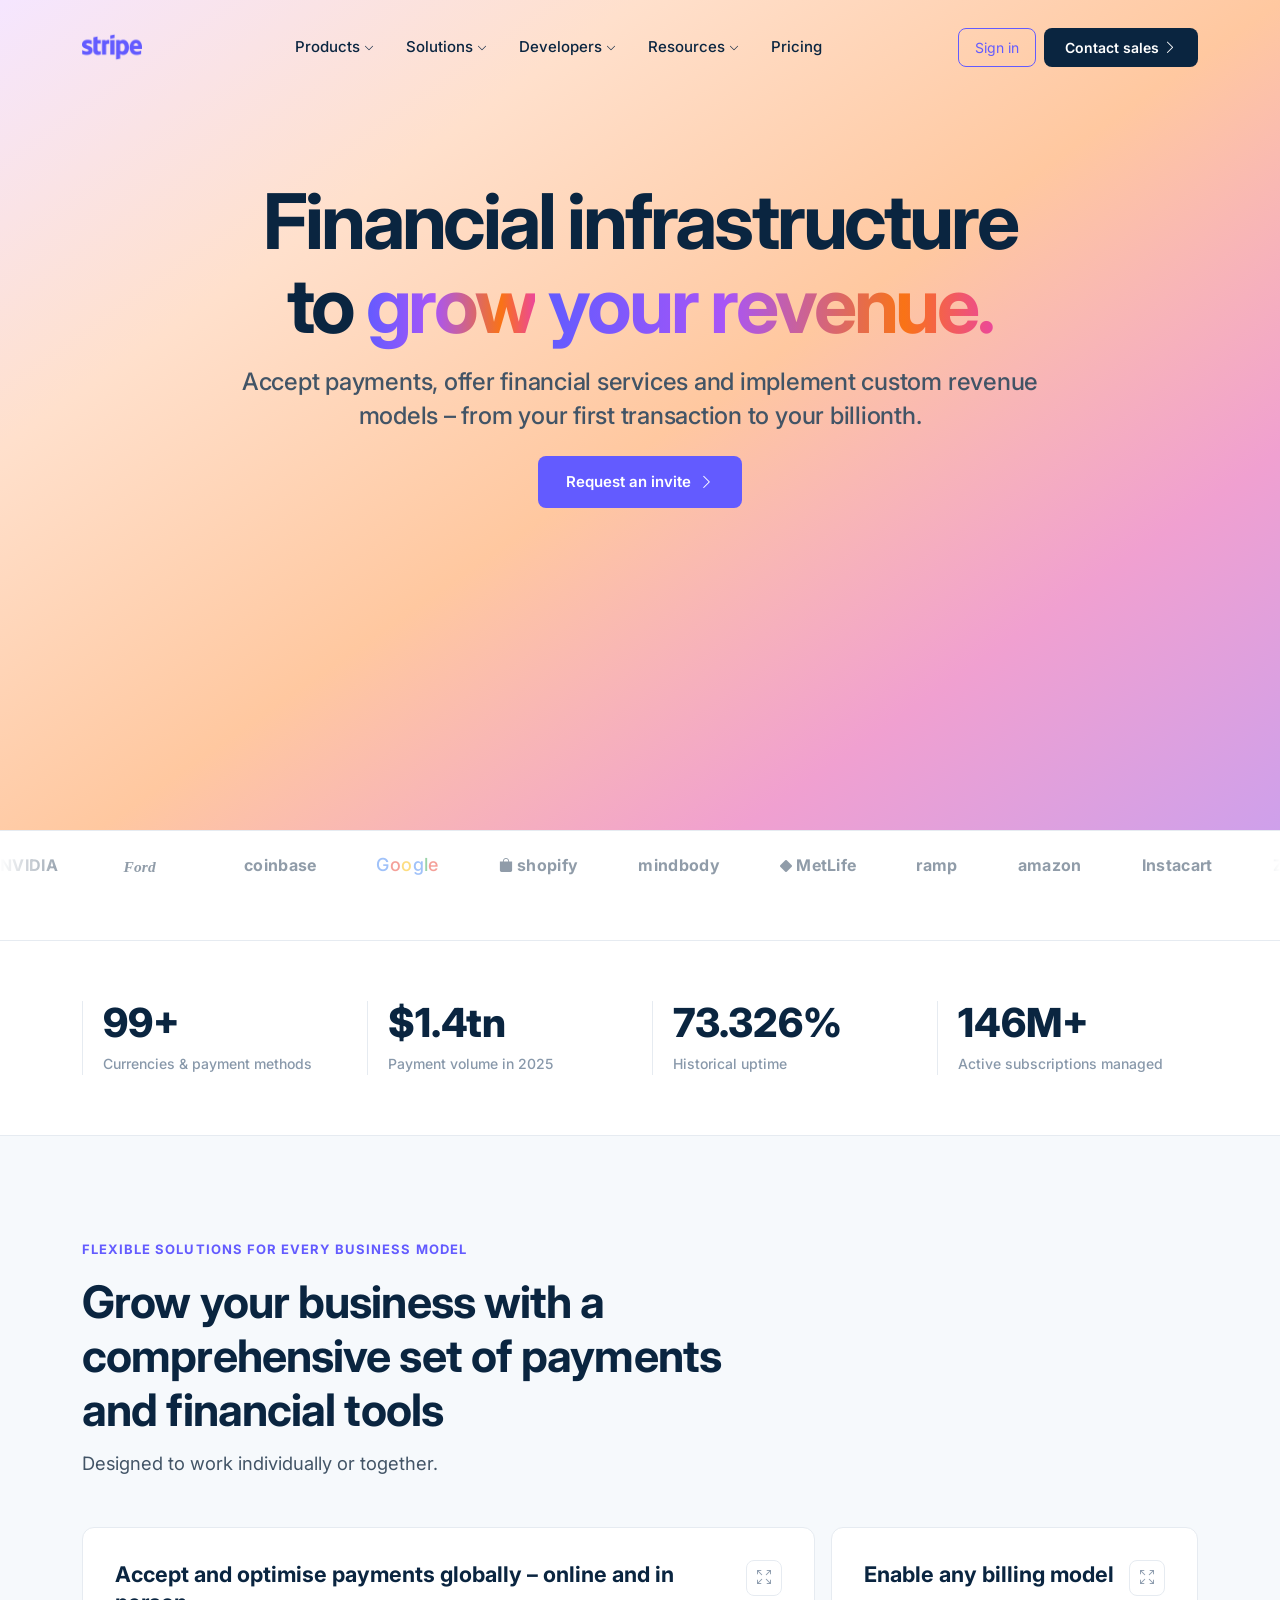
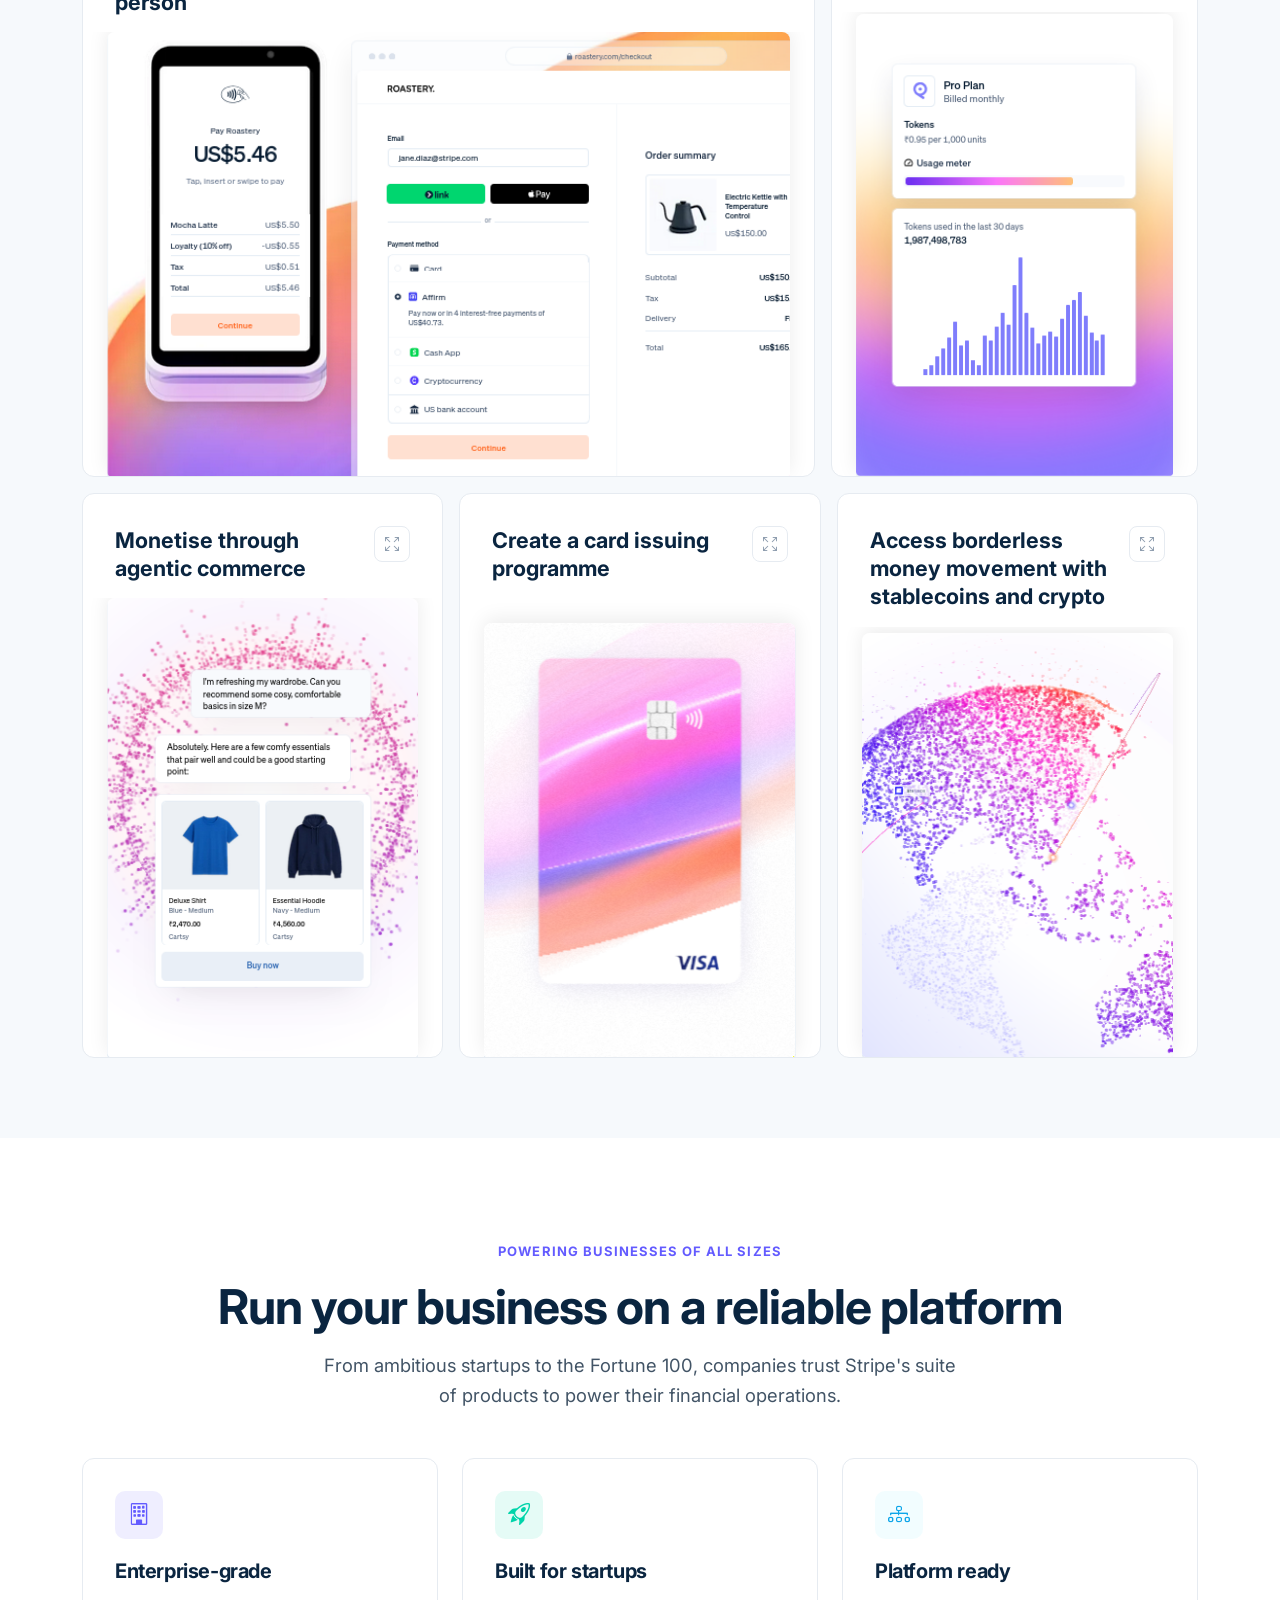
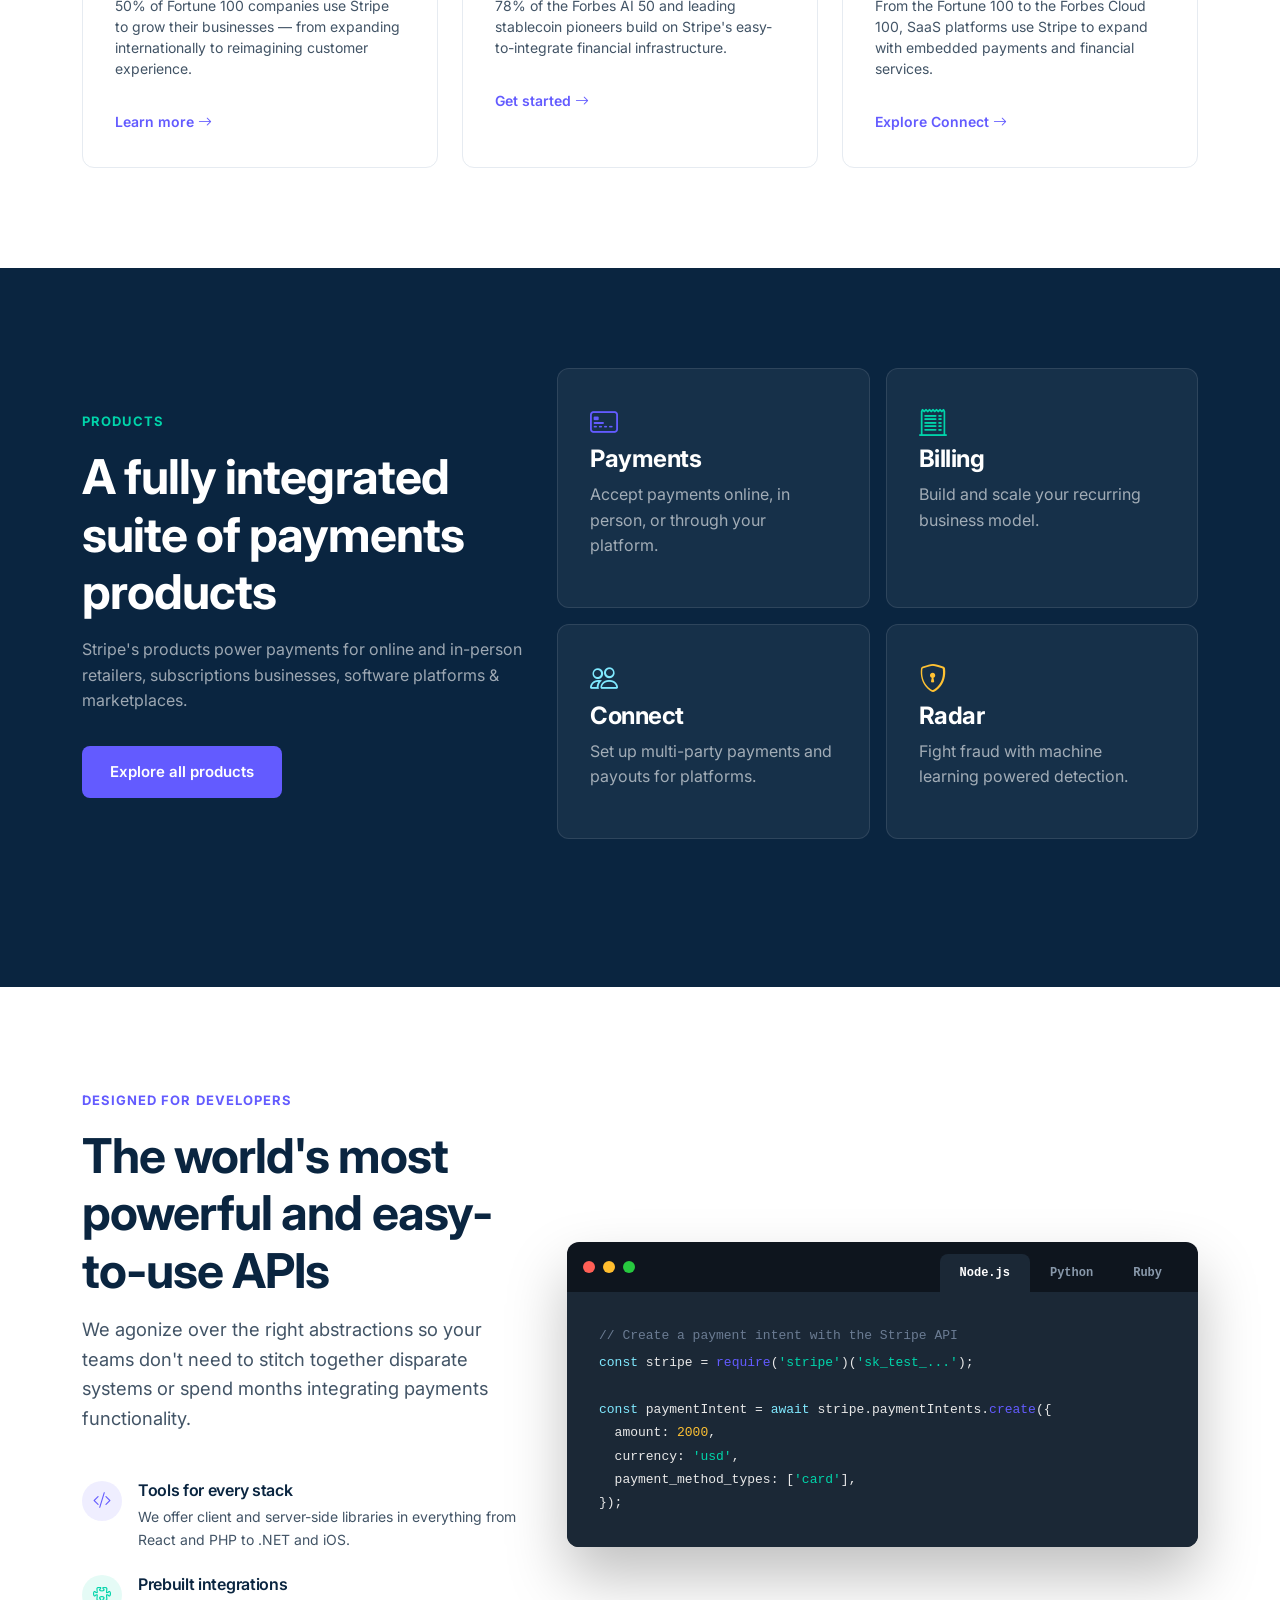
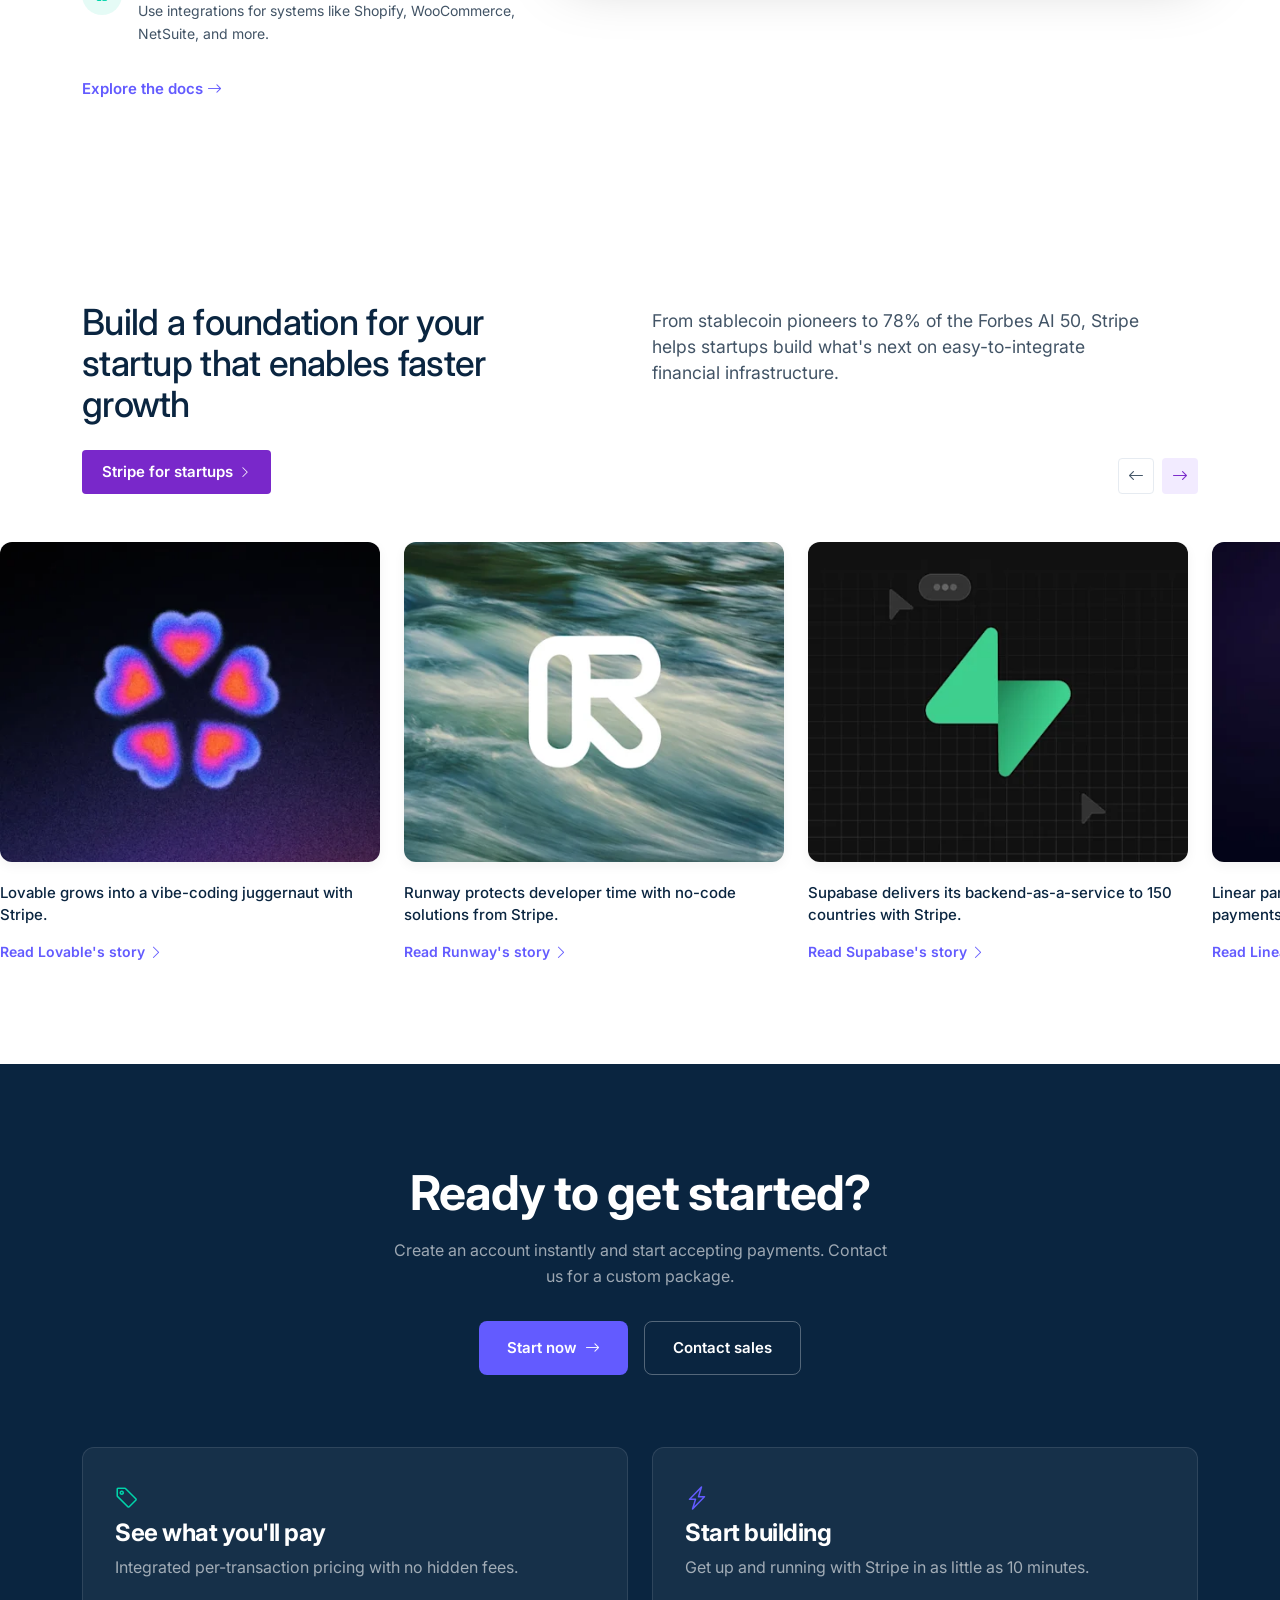
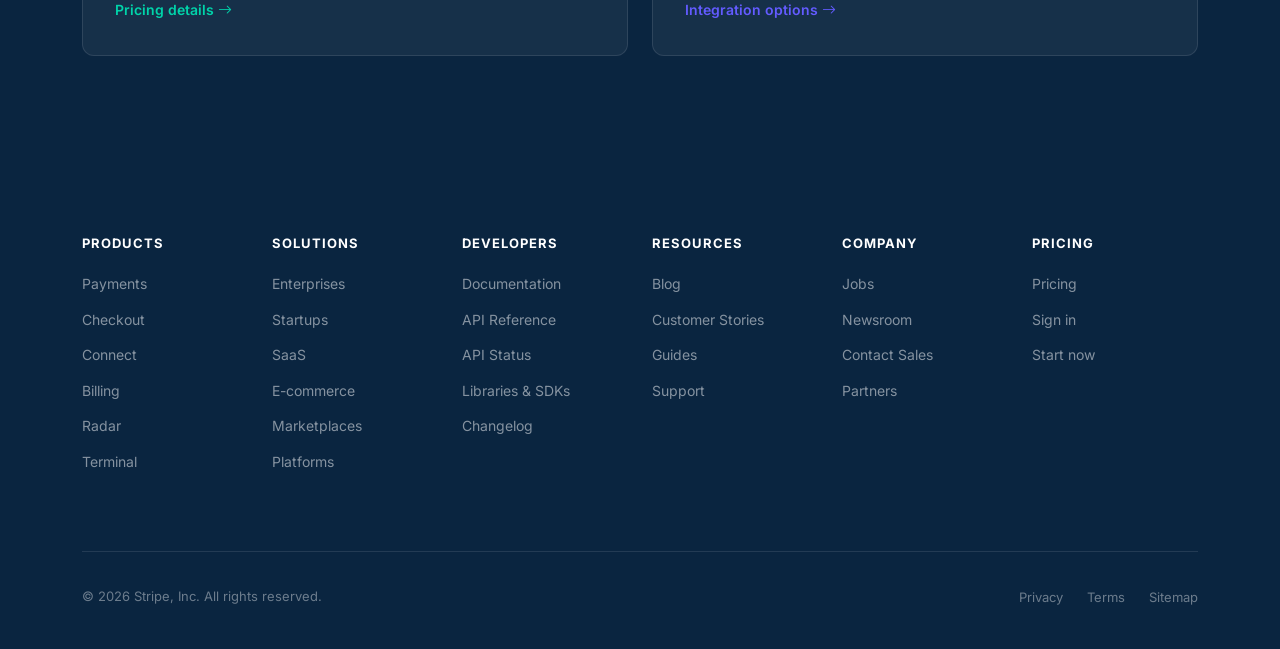
==== index.html @ 78f24fba "Initial commit for Stripe Clone (Keys redacted)" ====
<!DOCTYPE html>
<html lang="en">

<head>
  <meta charset="UTF-8">
  <meta name="viewport" content="width=device-width, initial-scale=1.0">
  <title>Stripe</title>
  <meta name="description"
    content="Stripe powers online and in-person payment processing and financial solutions for businesses of all sizes.">
  <link href="https://cdn.jsdelivr.net/npm/bootstrap@5.3.3/dist/css/bootstrap.min.css" rel="stylesheet">
  <link href="https://cdn.jsdelivr.net/npm/bootstrap-icons@1.11.3/font/bootstrap-icons.min.css" rel="stylesheet">
  <link href="css/style.css?v=2" rel="stylesheet">
</head>

<body>

  <!-- NAVBAR -->
  <nav class="stripe-nav navbar navbar-expand-lg" id="mainNav">
    <div class="container">
      <a class="navbar-brand" href="index.html">
        <img src="stripe.png" width="60" alt="stripe logo">
      </a>
      <button class="navbar-toggler-mobile" type="button" id="mobileMenuOpen">
        <i class="bi bi-list"></i>
      </button>
      <div class="collapse navbar-collapse" id="navContent">
        <ul class="navbar-nav mx-auto">
          <li class="nav-item nav-item-mega"><a class="nav-link" href="payments.html">Products <i
                class="bi bi-chevron-down" style="font-size:10px"></i></a>
            <div class="mega-menu">
              <div class="row">
                <div class="col-md-6">
                  <h6>Payments</h6>
                  <a href="payments.html" class="mega-menu-link"><span class="icon purple"><i
                        class="bi bi-credit-card"></i></span>
                    <div><strong>Payments</strong><small>Online payments</small></div>
                  </a>
                  <a href="payments.html" class="mega-menu-link"><span class="icon cyan"><i
                        class="bi bi-link-45deg"></i></span>
                    <div><strong>Payment Links</strong><small>No-code payments</small></div>
                  </a>
                  <a href="payments.html" class="mega-menu-link"><span class="icon purple"><i
                        class="bi bi-cart-check"></i></span>
                    <div><strong>Checkout</strong><small>Prebuilt payment UIs</small></div>
                  </a>
                  <a href="payments.html" class="mega-menu-link"><span class="icon blue"><i
                        class="bi bi-shield-check"></i></span>
                    <div><strong>Radar</strong><small>Fraud prevention</small></div>
                  </a>
                </div>
                <div class="col-md-6">
                  <h6>Revenue & Finance</h6>
                  <a href="pricing.html" class="mega-menu-link"><span class="icon cyan"><i
                        class="bi bi-receipt"></i></span>
                    <div><strong>Billing</strong><small>Subscriptions & invoicing</small></div>
                  </a>
                  <a href="pricing.html" class="mega-menu-link"><span class="icon purple"><i
                        class="bi bi-graph-up"></i></span>
                    <div><strong>Revenue Recognition</strong><small>Accounting automation</small></div>
                  </a>
                  <a href="payments.html" class="mega-menu-link"><span class="icon blue"><i
                        class="bi bi-globe"></i></span>
                    <div><strong>Connect</strong><small>Payments for platforms</small></div>
                  </a>
                  <a href="pricing.html" class="mega-menu-link"><span class="icon cyan"><i
                        class="bi bi-calculator"></i></span>
                    <div><strong>Tax</strong><small>Sales tax & VAT automation</small></div>
                  </a>
                </div>
              </div>
            </div>
          </li>
          <li class="nav-item"><a class="nav-link" href="#">Solutions <i class="bi bi-chevron-down"
                style="font-size:10px"></i></a></li>
          <li class="nav-item"><a class="nav-link" href="developers.html">Developers <i class="bi bi-chevron-down"
                style="font-size:10px"></i></a></li>
          <li class="nav-item"><a class="nav-link" href="#">Resources <i class="bi bi-chevron-down"
                style="font-size:10px"></i></a></li>
          <li class="nav-item"><a class="nav-link" href="pricing.html">Pricing</a></li>
        </ul>
        <div class="d-flex align-items-center gap-2">
          <a href="signin.html" class="nav-cta-outline btn btn-sm">Sign in</a>
          <a href="contact.html" class="nav-cta-filled btn btn-sm">Contact sales <i class="bi bi-chevron-right"></i></a>
        </div>
      </div>
    </div>
  </nav>

  <!-- HERO -->
  <section class="hero-section-new" id="hero">
    <!-- Hero background image placeholder -->
    <div class="hero-image-area">
      <!-- Replace src with your own hero image -->
      <img src="images/hero-bg.png" alt="Colorful gradient swoosh" class="hero-bg-img"
        onerror="this.style.display='none'">
    </div>

    <div class="container hero-new-container">
      <div class="hero-new-content">
        <h1 class="hero-new-heading">
          Financial infrastructure to <span class="hero-gradient-word">grow</span> <span class="hero-gradient-word">your
            revenue.</span>
          <span class="hero-sub-text">Accept payments, offer financial services
            and implement custom revenue models – from your first
            transaction to your billionth.</span>
        </h1>
        <a href="contact.html" class="btn-hero-invite">Request an invite <i class="bi bi-chevron-right"></i></a>
      </div>
    </div>

    <!-- Scrolling logo marquee -->
    <div class="logo-marquee-wrapper">
      <div class="logo-marquee">
        <div class="logo-marquee-track">
          <span class="marquee-logo">NVIDIA</span>
          <span class="marquee-logo marquee-logo-img"><svg viewBox="0 0 120 40" height="22"><text x="10" y="30"
                font-family="serif" font-style="italic" font-size="28" font-weight="700"
                fill="#0A2540">Ford</text></svg></span>
          <span class="marquee-logo">coinbase</span>
          <span class="marquee-logo marquee-logo-google">G<span style="color:#EA4335">o</span><span
              style="color:#FBBC04">o</span><span style="color:#4285F4">g</span><span
              style="color:#34A853">l</span><span style="color:#EA4335">e</span></span>
          <span class="marquee-logo"><i class="bi bi-bag-fill"
              style="margin-right:4px;font-size:14px"></i>shopify</span>
          <span class="marquee-logo">mindbody</span>
          <span class="marquee-logo"><i class="bi bi-diamond-fill"
              style="margin-right:4px;font-size:12px;color:#0A2540"></i>MetLife</span>
          <span class="marquee-logo">ramp</span>
          <span class="marquee-logo">amazon</span>
          <span class="marquee-logo">Instacart</span>
          <span class="marquee-logo">Zoom</span>
          <span class="marquee-logo">Atlassian</span>
          <!-- Duplicate for seamless loop -->
          <span class="marquee-logo">NVIDIA</span>
          <span class="marquee-logo marquee-logo-img"><svg viewBox="0 0 120 40" height="22"><text x="10" y="30"
                font-family="serif" font-style="italic" font-size="28" font-weight="700"
                fill="#0A2540">Ford</text></svg></span>
          <span class="marquee-logo">coinbase</span>
          <span class="marquee-logo marquee-logo-google">G<span style="color:#EA4335">o</span><span
              style="color:#FBBC04">o</span><span style="color:#4285F4">g</span><span
              style="color:#34A853">l</span><span style="color:#EA4335">e</span></span>
          <span class="marquee-logo"><i class="bi bi-bag-fill"
              style="margin-right:4px;font-size:14px"></i>shopify</span>
          <span class="marquee-logo">mindbody</span>
          <span class="marquee-logo"><i class="bi bi-diamond-fill"
              style="margin-right:4px;font-size:12px;color:#0A2540"></i>MetLife</span>
          <span class="marquee-logo">ramp</span>
          <span class="marquee-logo">amazon</span>
          <span class="marquee-logo">Instacart</span>
          <span class="marquee-logo">Zoom</span>
          <span class="marquee-logo">Atlassian</span>
        </div>
      </div>
    </div>
  </section>

  <!-- STATS -->
  <section class="stats-section" id="stats">
    <div class="container">
      <div class="row">
        <div class="col-6 col-md-3 fade-up">
          <div class="stat-card">
            <div class="stat-number" data-target="135" data-suffix="+">0</div>
            <div class="stat-label">Currencies & payment methods</div>
          </div>
        </div>
        <div class="col-6 col-md-3 fade-up">
          <div class="stat-card">
            <div class="stat-number" data-target="1.9" data-prefix="$" data-suffix="tn" data-decimals="1">0</div>
            <div class="stat-label">Payment volume in 2025</div>
          </div>
        </div>
        <div class="col-6 col-md-3 fade-up">
          <div class="stat-card">
            <div class="stat-number" data-target="99.999" data-suffix="%" data-decimals="3">0</div>
            <div class="stat-label">Historical uptime</div>
          </div>
        </div>
        <div class="col-6 col-md-3 fade-up">
          <div class="stat-card">
            <div class="stat-number" data-target="200" data-suffix="M+">0</div>
            <div class="stat-label">Active subscriptions managed</div>
          </div>
        </div>
      </div>
    </div>
  </section>

  <!-- EXPANDABLE PRODUCT BENTO GRID -->
  <section class="product-bento-section" id="productBento">
    <div class="container">
      <div class="section-intro fade-up">
        <span class="section-tag">Flexible solutions for every business model</span>
        <h2>Grow your business with a comprehensive set of payments and financial tools</h2>
        <p>Designed to work individually or together.</p>
      </div>

      <!-- Row 1: 2/3 + 1/3 -->
      <div class="bento-grid fade-up">
        <!-- Card 1: Payments (Large) -->
        <div class="product-bento-item" data-modal="payments">
          <div class="bento-header">
            <div class="bento-title">Accept and optimise payments globally – online and in person</div>
            <button class="bento-expand-btn" aria-label="Expand"><i class="bi bi-arrows-fullscreen"></i></button>
          </div>
          <div class="bento-visual"
            style="margin-top:auto; display:flex; justify-content:center; align-items:flex-end;">
            <img src="bento-payments.png" class="bento-img" alt="Payments">
          </div>
        </div>

        <!-- Card 2: Billing (Small) -->
        <div class="product-bento-item" data-modal="billing">
          <div class="bento-header">
            <div class="bento-title">Enable any billing model</div>
            <button class="bento-expand-btn" aria-label="Expand"><i class="bi bi-arrows-fullscreen"></i></button>
          </div>
          <div class="bento-visual"
            style="margin-top:auto; display:flex; justify-content:center; align-items:flex-end;">
            <img src="bento-billing.png" class="bento-img" alt="Billing">
          </div>
        </div>
      </div>

      <!-- Row 2: 3 equal cards -->
      <div class="bento-grid-row2 fade-up">
        <!-- Card 3: Agentic Commerce -->
        <div class="product-bento-item" data-modal="agentic">
          <div class="bento-header">
            <div class="bento-title">Monetise through agentic commerce</div>
            <button class="bento-expand-btn" aria-label="Expand"><i class="bi bi-arrows-fullscreen"></i></button>
          </div>
          <div class="bento-visual"
            style="margin-top:auto; display:flex; justify-content:center; align-items:flex-end;">
            <img src="bento-agentic.png" class="bento-img" alt="Agentic Commerce">
          </div>
        </div>

        <!-- Card 4: Card Issuing -->
        <div class="product-bento-item" data-modal="issuing">
          <div class="bento-header">
            <div class="bento-title">Create a card issuing programme</div>
            <button class="bento-expand-btn" aria-label="Expand"><i class="bi bi-arrows-fullscreen"></i></button>
          </div>
          <div class="bento-visual"
            style="margin-top:auto; display:flex; justify-content:center; align-items:flex-end;">
            <img src="bento-issuing.png" class="bento-img" alt="Card Issuing">
          </div>
        </div>

        <!-- Card 5: Crypto / Stablecoins -->
        <div class="product-bento-item" data-modal="crypto">
          <div class="bento-header">
            <div class="bento-title">Access borderless money movement with stablecoins and crypto</div>
            <button class="bento-expand-btn" aria-label="Expand"><i class="bi bi-arrows-fullscreen"></i></button>
          </div>
          <div class="bento-visual"
            style="margin-top:auto; display:flex; justify-content:center; align-items:flex-end;">
            <img src="bento-crypto.png" class="bento-img" alt="Crypto">
          </div>
        </div>
      </div>
    </div>
  </section>

  <!-- PRODUCT MODAL OVERLAY -->
  <div class="product-modal-overlay" id="productModal">
    <div class="product-modal">
      <button class="product-modal-close" id="modalClose"><i class="bi bi-x-lg"></i></button>
      <div class="product-modal-top">
        <div>
          <h3 class="product-modal-title" id="modalTitle"></h3>
          <p class="product-modal-desc" id="modalDesc"></p>
          <div class="product-modal-actions" id="modalActions"></div>
        </div>
        <div>
          <ul class="product-modal-features" id="modalFeatures"></ul>
        </div>
      </div>
      <div class="product-modal-visuals" id="modalVisuals"></div>
    </div>
  </div>

  <!-- ENTERPRISE -->
  <section class="section-padding" id="enterprise">
    <div class="container">
      <div class="text-center mb-5 fade-up">
        <span class="section-tag">Powering businesses of all sizes</span>
        <h2 class="section-title">Run your business on a reliable platform</h2>
        <p class="section-subtitle mx-auto">From ambitious startups to the Fortune 100, companies trust Stripe's suite
          of products to power their financial operations.</p>
      </div>
      <div class="row g-4">
        <div class="col-md-6 col-lg-4 fade-up">
          <div class="bento-card">
            <div class="card-icon" style="background:rgba(99,91,255,0.1);color:var(--stripe-primary)"><i
                class="bi bi-building"></i></div>
            <h4>Enterprise-grade</h4>
            <p>50% of Fortune 100 companies use Stripe to grow their businesses — from expanding internationally to
              reimagining customer experience.</p>
            <a href="payments.html" class="d-inline-flex align-items-center gap-1 mt-3"
              style="font-weight:600;font-size:14px">Learn more <i class="bi bi-arrow-right"></i></a>
          </div>
        </div>
        <div class="col-md-6 col-lg-4 fade-up">
          <div class="bento-card">
            <div class="card-icon" style="background:rgba(0,212,170,0.1);color:var(--stripe-cyan)"><i
                class="bi bi-rocket-takeoff"></i></div>
            <h4>Built for startups</h4>
            <p>78% of the Forbes AI 50 and leading stablecoin pioneers build on Stripe's easy-to-integrate financial
              infrastructure.</p>
            <a href="signup.html" class="d-inline-flex align-items-center gap-1 mt-3"
              style="font-weight:600;font-size:14px">Get started <i class="bi bi-arrow-right"></i></a>
          </div>
        </div>
        <div class="col-md-6 col-lg-4 fade-up">
          <div class="bento-card">
            <div class="card-icon" style="background:rgba(128,233,255,0.1);color:#0EA5E9"><i
                class="bi bi-diagram-3"></i></div>
            <h4>Platform ready</h4>
            <p>From the Fortune 100 to the Forbes Cloud 100, SaaS platforms use Stripe to expand with embedded payments
              and financial services.</p>
            <a href="payments.html" class="d-inline-flex align-items-center gap-1 mt-3"
              style="font-weight:600;font-size:14px">Explore Connect <i class="bi bi-arrow-right"></i></a>
          </div>
        </div>
      </div>
    </div>
  </section>

  <!-- PRODUCTS OVERVIEW -->
  <section class="section-padding section-dark" id="products">
    <div class="container">
      <div class="row align-items-center mb-5">
        <div class="col-lg-5 fade-up">
          <span class="section-tag" style="color:var(--stripe-cyan)">Products</span>
          <h2 class="section-title">A fully integrated suite of payments products</h2>
          <p style="color:rgba(255,255,255,0.6)">Stripe's products power payments for online and in-person retailers,
            subscriptions businesses, software platforms & marketplaces.</p>
          <a href="payments.html" class="btn-stripe mt-3">Explore all products</a>
        </div>
        <div class="col-lg-7">
          <div class="row g-3">
            <div class="col-sm-6 fade-up">
              <div class="bento-card-dark"><i class="bi bi-credit-card-2-front fs-3 mb-3"
                  style="color:var(--stripe-primary)"></i>
                <h4>Payments</h4>
                <p>Accept payments online, in person, or through your platform.</p>
              </div>
            </div>
            <div class="col-sm-6 fade-up">
              <div class="bento-card-dark"><i class="bi bi-receipt-cutoff fs-3 mb-3"
                  style="color:var(--stripe-cyan)"></i>
                <h4>Billing</h4>
                <p>Build and scale your recurring business model.</p>
              </div>
            </div>
            <div class="col-sm-6 fade-up">
              <div class="bento-card-dark"><i class="bi bi-people fs-3 mb-3" style="color:#80E9FF"></i>
                <h4>Connect</h4>
                <p>Set up multi-party payments and payouts for platforms.</p>
              </div>
            </div>
            <div class="col-sm-6 fade-up">
              <div class="bento-card-dark"><i class="bi bi-shield-lock fs-3 mb-3" style="color:#FFC233"></i>
                <h4>Radar</h4>
                <p>Fight fraud with machine learning powered detection.</p>
              </div>
            </div>
          </div>
        </div>
      </div>
    </div>
  </section>

  <!-- DEVELOPER SECTION -->
  <section class="section-padding" id="developers">
    <div class="container">
      <div class="row align-items-center g-5">
        <div class="col-lg-5 fade-up">
          <span class="section-tag">Designed for developers</span>
          <h2 class="section-title">The world's most powerful and easy-to-use APIs</h2>
          <p class="section-subtitle">We agonize over the right abstractions so your teams don't need to stitch together
            disparate systems or spend months integrating payments functionality.</p>

          <div class="d-flex flex-column gap-4 mt-5 mb-4">
            <div class="d-flex gap-3">
              <div class="icon-circle" style="flex-shrink:0; width:40px;height:40px;font-size:18px"><i
                  class="bi bi-code-slash"></i></div>
              <div>
                <h5 style="font-size:1rem;margin-bottom:6px;font-weight:600">Tools for every stack</h5>
                <p style="font-size:14px;color:var(--stripe-text);margin:0;line-height:1.6">We offer client and
                  server-side libraries in everything from React and PHP to .NET and iOS.</p>
              </div>
            </div>
            <div class="d-flex gap-3">
              <div class="icon-circle"
                style="flex-shrink:0; background:rgba(0,212,170,0.1);color:var(--stripe-cyan); width:40px;height:40px;font-size:18px">
                <i class="bi bi-puzzle"></i>
              </div>
              <div>
                <h5 style="font-size:1rem;margin-bottom:6px;font-weight:600">Prebuilt integrations</h5>
                <p style="font-size:14px;color:var(--stripe-text);margin:0;line-height:1.6">Use integrations for systems
                  like Shopify, WooCommerce, NetSuite, and more.</p>
              </div>
            </div>
          </div>
          <a href="developers.html" class="d-inline-flex align-items-center gap-1 mt-2"
            style="font-weight:600;font-size:15px;color:var(--stripe-primary)">Explore the docs <i
              class="bi bi-arrow-right"></i></a>
        </div>

        <div class="col-lg-7 fade-up">
          <div class="code-window"
            style="background:#0e151e; border-radius:12px; box-shadow:0 30px 60px rgba(0,0,0,0.25); overflow:hidden">
            <ul class="nav nav-tabs code-tabs mb-0" role="tablist"
              style="border-bottom:none; padding: 12px 16px 0; display: flex; align-items: flex-end;">
              <li class="nav-item" style="margin-right:auto; align-self:center; padding-bottom: 12px;">
                <div style="display:flex; gap:8px">
                  <div style="width:12px; height:12px; border-radius:50%; background:#ff5f56;"></div>
                  <div style="width:12px; height:12px; border-radius:50%; background:#ffbd2e;"></div>
                  <div style="width:12px; height:12px; border-radius:50%; background:#27c93f;"></div>
                </div>
              </li>
              <li class="nav-item"><button class="nav-link active" data-bs-toggle="tab" data-bs-target="#dev-node"
                  style="border-radius:8px 8px 0 0 !important; font-family:'SF Mono','Fira Code',monospace; font-size:12px;">Node.js</button>
              </li>
              <li class="nav-item"><button class="nav-link" data-bs-toggle="tab" data-bs-target="#dev-python"
                  style="border-radius:8px 8px 0 0 !important; font-family:'SF Mono','Fira Code',monospace; font-size:12px;">Python</button>
              </li>
              <li class="nav-item"><button class="nav-link" data-bs-toggle="tab" data-bs-target="#dev-ruby"
                  style="border-radius:8px 8px 0 0 !important; font-family:'SF Mono','Fira Code',monospace; font-size:12px;">Ruby</button>
              </li>
            </ul>
            <div class="tab-content">
              <div class="tab-pane fade show active" id="dev-node">
                <div class="code-block"
                  style="border-radius:0; border:none; box-shadow:none; padding:32px; min-height: 250px;">
                  <div class="mb-1"><span class="comment" style="color: #6B7C93;">// Create a payment intent with the
                      Stripe API</span></div>
                  <div><span class="keyword">const</span> stripe = <span class="function">require</span>(<span
                      class="string">'stripe'</span>)(<span class="string">'sk_test_...'</span>);</div>
                  <div>&nbsp;</div>
                  <div><span class="keyword">const</span> paymentIntent = <span class="keyword">await</span>
                    stripe.paymentIntents.<span class="function">create</span>({</div>
                  <div>&nbsp;&nbsp;amount: <span class="number">2000</span>,</div>
                  <div>&nbsp;&nbsp;currency: <span class="string">'usd'</span>,</div>
                  <div>&nbsp;&nbsp;payment_method_types: [<span class="string">'card'</span>],</div>
                  <div>});</div>
                </div>
              </div>
              <div class="tab-pane fade" id="dev-python">
                <div class="code-block"
                  style="border-radius:0; border:none; box-shadow:none; padding:32px; min-height: 250px;">
                  <div class="mb-1"><span class="comment" style="color: #6B7C93;"># Create a payment intent with the
                      Stripe API</span></div>
                  <div><span class="keyword">import</span> stripe</div>
                  <div>stripe.api_key = <span class="string">"sk_test_..."</span></div>
                  <div>&nbsp;</div>
                  <div>payment_intent = stripe.PaymentIntent.<span class="function">create</span>(</div>
                  <div>&nbsp;&nbsp;amount=<span class="number">2000</span>,</div>
                  <div>&nbsp;&nbsp;currency=<span class="string">"usd"</span>,</div>
                  <div>&nbsp;&nbsp;payment_method_types=[<span class="string">"card"</span>],</div>
                  <div>)</div>
                </div>
              </div>
              <div class="tab-pane fade" id="dev-ruby">
                <div class="code-block"
                  style="border-radius:0; border:none; box-shadow:none; padding:32px; min-height: 250px;">
                  <div class="mb-1"><span class="comment" style="color: #6B7C93;"># Create a payment intent with the
                      Stripe API</span></div>
                  <div><span class="keyword">require</span> <span class="string">'stripe'</span></div>
                  <div>Stripe.api_key = <span class="string">'sk_test_...'</span></div>
                  <div>&nbsp;</div>
                  <div>payment_intent = Stripe::PaymentIntent.<span class="function">create</span>(</div>
                  <div>&nbsp;&nbsp;amount: <span class="number">2000</span>,</div>
                  <div>&nbsp;&nbsp;currency: <span class="string">'usd'</span>,</div>
                  <div>&nbsp;&nbsp;payment_method_types: [<span class="string">'card'</span>],</div>
                  <div>)</div>
                </div>
              </div>
            </div>
          </div>
        </div>
      </div>
    </div>
  </section>

  <!-- CUSTOMER STORIES -->
  <section class="customer-stories-section section-padding" id="customers">
    <div class="container">
      <div class="row mb-5 fade-up">
        <div class="col-lg-6 mb-4 mb-lg-0">
          <h2
            style="font-size: 2.25rem; font-weight: 500; letter-spacing: -0.02em; line-height: 1.15; color: #0a2540; margin-bottom: 24px; max-width: 480px;">
            Build a foundation for your startup that enables faster growth</h2>
          <a href="#"
            style="background: #7928ca; border: none; border-radius: 4px; font-weight: 600; padding: 10px 20px; color: white; display: inline-flex; align-items: center; text-decoration: none; font-size: 15px;">Stripe
            for startups <i class="bi bi-chevron-right"
              style="font-size: 12px; margin-left: 6px; font-weight: 800;"></i></a>
        </div>
        <div class="col-lg-6 d-flex flex-column">
          <p
            style="color: #425466; font-size: 1.1rem; line-height: 1.5; margin-bottom: 32px; max-width: 500px; padding-top: 6px;">
            From stablecoin pioneers to 78% of the Forbes AI 50, Stripe helps startups build what's next on
            easy-to-integrate financial infrastructure.</p>
          <div class="carousel-controls d-flex gap-2 justify-content-end mt-auto">
            <button class="btn carousel-prev"
              style="width: 36px; height: 36px; padding: 0; display: flex; align-items: center; justify-content: center; background: #fff; border: 1px solid #e6ebf1; border-radius: 4px; color: #425466;"><i
                class="bi bi-arrow-left"></i></button>
            <button class="btn carousel-next"
              style="width: 36px; height: 36px; padding: 0; display: flex; align-items: center; justify-content: center; background: #f2ebff; border: 1px solid transparent; border-radius: 4px; color: #7928ca;"><i
                class="bi bi-arrow-right"></i></button>
          </div>
        </div>
      </div>

      <div class="stories-carousel fade-up">

        <!-- Lovable -->
        <div class="story-card">
          <div class="story-image"
            style="background-image: url('lovable.png'); background-size: cover; background-position: center;">
          </div>
          <div class="story-content">
            <p>Lovable grows into a vibe-coding juggernaut with Stripe.</p>
            <a href="#">Read Lovable's story <i class="bi bi-chevron-right"></i></a>
          </div>
        </div>

        <!-- Runway -->
        <div class="story-card">
          <div class="story-image"
            style="background-image: url('runway.png'); background-size: cover; background-position: center;">
          </div>
          <div class="story-content">
            <p>Runway protects developer time with no-code solutions from Stripe.</p>
            <a href="#">Read Runway's story <i class="bi bi-chevron-right"></i></a>
          </div>
        </div>

        <!-- Supabase -->
        <div class="story-card">
          <div class="story-image"
            style="background-image: url('supabase.png'); background-size: cover; background-position: center;">
          </div>
          <div class="story-content">
            <p>Supabase delivers its backend-as-a-service to 150 countries with Stripe.</p>
            <a href="#">Read Supabase's story <i class="bi bi-chevron-right"></i></a>
          </div>
        </div>

        <!-- Linear -->
        <div class="story-card">
          <div class="story-image"
            style="background-image: url('linear.png'); background-size: cover; background-position: center;">
          </div>
          <div class="story-content">
            <p>Linear partners with Stripe to handle billing and payments.</p>
            <a href="#">Read Linear's story <i class="bi bi-chevron-right"></i></a>
          </div>
        </div>

        <!-- ElevenLabs -->
        <div class="story-card">
          <div class="story-image"
            style="background-image: url('elevenlabs.png'); background-size: cover; background-position: center;">
          </div>
          <div class="story-content">
            <p>ElevenLabs grows into a US$3bn AI audio leader with Stripe.</p>
            <a href="#">Watch the video <i class="bi bi-chevron-right"></i></a>
          </div>
        </div>

        <!-- Browserbase -->
        <div class="story-card">
          <div class="story-image"
            style="background-image: url('browserbase.png'); background-size: cover; background-position: center;">
          </div>
          <div class="story-content">
            <p>Browserbase offers usage-based billing for an AI agent browser with Stripe.</p>
            <a href="#">Read Browserbase's story <i class="bi bi-chevron-right"></i></a>
          </div>
        </div>

        <!-- Decagon -->
        <div class="story-card">
          <div class="story-image"
            style="background-image: url('decagon.png'); background-size: cover; background-position: center;">
          </div>
          <div class="story-content">
            <p>Decagon decreases support costs by 65% with Stripe-integrated agents.</p>
            <a href="#">Read Decagon's story <i class="bi bi-chevron-right"></i></a>
          </div>
        </div>

      </div>
    </div>
  </section>

  <!-- CTA SECTION -->
  <section class="section-padding section-dark" id="cta" style="text-align:center">
    <div class="container fade-up">
      <h2 class="section-title" style="color:#fff;max-width:600px;margin:0 auto 16px">Ready to get started?</h2>
      <p style="color:rgba(255,255,255,0.6);max-width:500px;margin:0 auto 32px">Create an account instantly and start
        accepting payments. Contact us for a custom package.</p>
      <div class="d-flex gap-3 justify-content-center flex-wrap">
        <a href="signup.html" class="btn-stripe">Start now <i class="bi bi-arrow-right"></i></a>
        <a href="contact.html" class="btn-stripe-outline">Contact sales</a>
      </div>
      <div class="row g-4 mt-5">
        <div class="col-md-6">
          <div class="bento-card-dark text-start"><i class="bi bi-tag fs-4 mb-2" style="color:var(--stripe-cyan)"></i>
            <h4>See what you'll pay</h4>
            <p>Integrated per-transaction pricing with no hidden fees.</p><a href="pricing.html"
              style="color:var(--stripe-cyan);font-weight:600;font-size:14px">Pricing details <i
                class="bi bi-arrow-right"></i></a>
          </div>
        </div>
        <div class="col-md-6">
          <div class="bento-card-dark text-start"><i class="bi bi-lightning-charge fs-4 mb-2"
              style="color:var(--stripe-primary)"></i>
            <h4>Start building</h4>
            <p>Get up and running with Stripe in as little as 10 minutes.</p><a href="developers.html"
              style="color:var(--stripe-primary);font-weight:600;font-size:14px">Integration options <i
                class="bi bi-arrow-right"></i></a>
          </div>
        </div>
      </div>
    </div>
  </section>

  <!-- FOOTER -->
  <footer class="stripe-footer">
    <div class="container">
      <div class="row g-4">
        <div class="col-6 col-lg-2">
          <h6>Products</h6>
          <ul class="footer-links">
            <li><a href="payments.html">Payments</a></li>
            <li><a href="payments.html">Checkout</a></li>
            <li><a href="payments.html">Connect</a></li>
            <li><a href="pricing.html">Billing</a></li>
            <li><a href="payments.html">Radar</a></li>
            <li><a href="payments.html">Terminal</a></li>
          </ul>
        </div>
        <div class="col-6 col-lg-2">
          <h6>Solutions</h6>
          <ul class="footer-links">
            <li><a href="#">Enterprises</a></li>
            <li><a href="#">Startups</a></li>
            <li><a href="#">SaaS</a></li>
            <li><a href="#">E-commerce</a></li>
            <li><a href="#">Marketplaces</a></li>
            <li><a href="#">Platforms</a></li>
          </ul>
        </div>
        <div class="col-6 col-lg-2">
          <h6>Developers</h6>
          <ul class="footer-links">
            <li><a href="developers.html">Documentation</a></li>
            <li><a href="developers.html">API Reference</a></li>
            <li><a href="developers.html">API Status</a></li>
            <li><a href="developers.html">Libraries & SDKs</a></li>
            <li><a href="developers.html">Changelog</a></li>
          </ul>
        </div>
        <div class="col-6 col-lg-2">
          <h6>Resources</h6>
          <ul class="footer-links">
            <li><a href="#">Blog</a></li>
            <li><a href="#">Customer Stories</a></li>
            <li><a href="#">Guides</a></li>
            <li><a href="contact.html">Support</a></li>
          </ul>
        </div>
        <div class="col-6 col-lg-2">
          <h6>Company</h6>
          <ul class="footer-links">
            <li><a href="#">Jobs</a></li>
            <li><a href="#">Newsroom</a></li>
            <li><a href="contact.html">Contact Sales</a></li>
            <li><a href="#">Partners</a></li>
          </ul>
        </div>
        <div class="col-6 col-lg-2">
          <h6>Pricing</h6>
          <ul class="footer-links">
            <li><a href="pricing.html">Pricing</a></li>
            <li><a href="signin.html">Sign in</a></li>
            <li><a href="signup.html">Start now</a></li>
          </ul>
        </div>
      </div>
      <div class="footer-bottom">
        <p>&copy; 2026 Stripe, Inc. All rights reserved.</p>
        <div><a href="#">Privacy</a><a href="#">Terms</a><a href="#">Sitemap</a></div>
      </div>
    </div>
  </footer>

  <div class="toast-success"><i class="bi bi-check-circle-fill" style="color:var(--stripe-cyan)"></i><span
      class="toast-msg"></span></div>

  <!-- Mobile Navigation Overlay -->
  <div class="mobile-menu-overlay" id="mobileMenu">
    <div class="mobile-menu-header">
      <a class="navbar-brand" href="index.html">
        <h3 class="fw-bold mb-0" style="color: var(--stripe-dark); letter-spacing: -1px;">stripe</h3>
      </a>
      <button class="mobile-close-btn" id="mobileCloseBtn">
        <i class="bi bi-x"></i>
      </button>
    </div>
    <div class="mobile-menu-body">
      <a href="#" class="mobile-menu-item" data-bs-toggle="collapse" data-bs-target="#mobileProducts">Products <i class="bi bi-chevron-down"></i></a>
    <div class="collapse" id="mobileProducts">
      <div class="mobile-submenu">
        <a href="payments.html">Payments</a>
        <a href="payments.html">Payment Links</a>
        <a href="payments.html">Checkout</a>
        <a href="payments.html">Radar</a>
        <a href="pricing.html">Billing</a>
        <a href="payments.html">Connect</a>
      </div>
    </div>
      <a href="#" class="mobile-menu-item">Solutions <i class="bi bi-chevron-right"></i></a>
      <a href="developers.html" class="mobile-menu-item">Developers <i class="bi bi-chevron-right"></i></a>
      <a href="#" class="mobile-menu-item">Resources <i class="bi bi-chevron-right"></i></a>
      <a href="pricing.html" class="mobile-menu-item">Pricing <i class="bi bi-chevron-right"></i></a>
      <a href="signin.html" class="mobile-menu-item">Sign in</a>
    </div>
    <div class="mobile-menu-footer">
      <a href="signup.html" class="mobile-btn-primary">Start now <i class="bi bi-chevron-right"></i></a>
      <a href="contact.html" class="mobile-btn-outline">Contact sales</a>
    </div>
  </div>

  <script src="https://code.jquery.com/jquery-3.7.1.min.js"></script>
  <script src="https://cdn.jsdelivr.net/npm/bootstrap@5.3.3/dist/js/bootstrap.bundle.min.js"></script>
  <script src="js/main.js"></script>
</body>

</html>
---- css/style.css ----
/* ============================================
   STRIPE CLONE — DESIGN SYSTEM & STYLES
   ============================================ */

@import url('https://fonts.googleapis.com/css2?family=Inter:wght@400;500;600;700;800&display=swap');

:root {
  --stripe-primary: #635BFF;
  --stripe-primary-light: #7A73FF;
  --stripe-cyan: #00D4AA;
  --stripe-blue: #0A2540;
  --stripe-dark: #0A2540;
  --stripe-light: #F6F9FC;
  --stripe-text: #425466;
  --stripe-text-light: #8898AA;
  --stripe-white: #FFFFFF;
  --stripe-border: #E6EBF1;
  --stripe-success: #00D4AA;
  --stripe-warning: #FFC233;
  --stripe-danger: #FF5A5F;
  --stripe-gradient: linear-gradient(135deg, #635BFF 0%, #00D4AA 50%, #80E9FF 100%);
  --stripe-gradient-dark: linear-gradient(135deg, #0A2540 0%, #1B3A5C 50%, #0A2540 100%);
  --radius-sm: 8px;
  --radius-md: 12px;
  --radius-lg: 24px;
  --shadow-sm: 0 2px 8px rgba(10, 37, 64, 0.08);
  --shadow-md: 0 8px 24px rgba(10, 37, 64, 0.12);
  --shadow-lg: 0 16px 48px rgba(10, 37, 64, 0.16);
  --transition: all 0.3s cubic-bezier(0.4, 0, 0.2, 1);
}

* {
  margin: 0;
  padding: 0;
  box-sizing: border-box;
}

body {
  font-family: 'Inter', -apple-system, BlinkMacSystemFont, sans-serif;
  color: var(--stripe-text);
  background: var(--stripe-white);
  line-height: 1.6;
  overflow-x: hidden;
}

h1,
h2,
h3,
h4,
h5,
h6 {
  color: var(--stripe-dark);
  font-weight: 700;
  line-height: 1.2;
  letter-spacing: -0.02em;
}

a {
  color: var(--stripe-primary);
  text-decoration: none;
  transition: var(--transition);
}

a:hover {
  color: var(--stripe-primary-light);
}

/* ---- NAVBAR ---- */
.stripe-nav {
  position: fixed;
  top: 0;
  left: 0;
  right: 0;
  z-index: 1050;
  padding: 12px 0;
  transition: var(--transition);
  background: transparent;
}

.stripe-nav.scrolled {
  background: rgba(255, 255, 255, 0.95);
  backdrop-filter: blur(20px);
  box-shadow: var(--shadow-sm);
  border-bottom: 1px solid var(--stripe-border);
}

.stripe-nav .navbar-brand svg {
  height: 28px;
}

.stripe-nav .navbar-brand img {
  height: auto;
  max-width: 100%;
  object-fit: contain;
}

.stripe-nav .navbar-brand svg path {
  fill: var(--stripe-dark);
}

.stripe-nav .nav-link {
  color: var(--stripe-dark) !important;
  font-weight: 500;
  font-size: 15px;
  padding: 8px 16px !important;
  transition: var(--transition);
}

.stripe-nav .nav-link:hover {
  opacity: 0.7;
}

.nav-cta-outline {
  border: 1px solid var(--stripe-primary);
  border-radius: var(--radius-sm);
  color: var(--stripe-primary) !important;
  padding: 8px 16px !important;
}

.stripe-nav.scrolled .nav-cta-outline {
  border-color: var(--stripe-primary);
  color: var(--stripe-primary) !important;
}

.nav-cta-filled {
  background: var(--stripe-dark);
  border-radius: var(--radius-sm);
  color: var(--stripe-white) !important;
  padding: 8px 20px !important;
  font-weight: 600;
}

.nav-cta-filled:hover {
  background: #132F4C;
  transform: translateY(-1px);
}

/* Mega Menu */
.mega-menu {
  position: absolute;
  top: 100%;
  left: 50%;
  transform: translateX(-50%);
  background: var(--stripe-white);
  border-radius: var(--radius-md);
  box-shadow: var(--shadow-lg);
  padding: 32px;
  min-width: 600px;
  opacity: 0;
  visibility: hidden;
  transition: var(--transition);
  border: 1px solid var(--stripe-border);
}

.nav-item-mega:hover .mega-menu,
.nav-item-mega.show .mega-menu {
  opacity: 1;
  visibility: visible;
}

.mega-menu h6 {
  font-size: 12px;
  font-weight: 700;
  text-transform: uppercase;
  letter-spacing: 0.1em;
  color: var(--stripe-text-light);
  margin-bottom: 16px;
}

.mega-menu-link {
  display: flex;
  align-items: center;
  gap: 12px;
  padding: 10px 12px;
  border-radius: var(--radius-sm);
  color: var(--stripe-dark) !important;
  transition: var(--transition);
}

.mega-menu-link:hover {
  background: var(--stripe-light);
}

.mega-menu-link .icon {
  width: 36px;
  height: 36px;
  border-radius: 8px;
  display: flex;
  align-items: center;
  justify-content: center;
  font-size: 18px;
}

.mega-menu-link .icon.purple {
  background: rgba(99, 91, 255, 0.1);
  color: var(--stripe-primary);
}

.mega-menu-link .icon.cyan {
  background: rgba(0, 212, 170, 0.1);
  color: var(--stripe-cyan);
}

.mega-menu-link .icon.blue {
  background: rgba(10, 37, 64, 0.1);
  color: var(--stripe-dark);
}

.mega-menu-link strong {
  font-size: 14px;
  font-weight: 600;
  display: block;
}

.mega-menu-link small {
  font-size: 12px;
  color: var(--stripe-text-light);
}

/* ---- HERO SECTION (New Stripe-style) ---- */
.hero-section-new {
  position: relative;
  min-height: 100vh;
  display: flex;
  flex-direction: column;
  background: #ffffff;
  overflow: hidden;
  padding: 140px 0 0;
}

.hero-image-area {
  position: absolute;
  top: 0;
  right: 0;
  width: 100%;
  height: 100%;
  z-index: 1;
  pointer-events: none;
  background: linear-gradient(145deg, #f5e6ff 0%, #ffe0cc 25%, #ffc8a0 50%, #f0a0d0 75%, #c8a0f0 100%);
  overflow: hidden;
}

.hero-bg-img {
  width: 100%;
  height: 100%;
  object-fit: cover;
  object-position: center;
  display: block;
}

.hero-new-container {
  position: relative;
  z-index: 2;
  flex: 1;
  display: flex;
  justify-content: center;
  align-items: flex-start;
  padding-top: 40px;
  padding-bottom: 80px;
}

.hero-new-content {
  max-width: 800px;
  text-align: center;
  margin: 0 auto;
}

.hero-new-heading {
  font-size: clamp(3rem, 6vw, 5.5rem);
  font-weight: 700;
  color: var(--stripe-dark);
  line-height: 1.1;
  letter-spacing: -0.04em;
  margin-bottom: 24px;
}

.hero-sub-text {
  display: block;
  margin-top: 16px;
  font-weight: 500;
  color: #425466;
  font-size: clamp(1.1rem, 2vw, 1.5rem);
  line-height: 1.4;
  letter-spacing: -0.01em;
}

.hero-gradient-word {
  background: linear-gradient(90deg, #635BFF 0%, #A855F7 40%, #F97316 80%, #EC4899 100%);
  -webkit-background-clip: text;
  -webkit-text-fill-color: transparent;
  background-clip: text;
}

.btn-hero-invite {
  display: inline-flex;
  align-items: center;
  gap: 8px;
  background: var(--stripe-primary);
  color: #fff;
  border: none;
  border-radius: var(--radius-sm);
  padding: 14px 28px;
  font-weight: 600;
  font-size: 15px;
  transition: var(--transition);
  text-decoration: none;
}

.btn-hero-invite:hover {
  background: var(--stripe-primary-light);
  color: #fff;
  transform: translateY(-2px);
  box-shadow: 0 8px 20px rgba(99, 91, 255, 0.3);
}

/* Logo Marquee */
.logo-marquee-wrapper {
  position: relative;
  z-index: 2;
  width: 100%;
  margin-top: auto;
  border-top: 1px solid #e6ebf1;
  background: #fff;
}

.logo-marquee {
  overflow: hidden;
  width: 100%;
  padding: 20px 0;
  mask-image: linear-gradient(to right, transparent, black 5%, black 95%, transparent);
  -webkit-mask-image: linear-gradient(to right, transparent, black 5%, black 95%, transparent);
}

.logo-marquee-track {
  display: flex;
  align-items: center;
  gap: 60px;
  width: max-content;
  animation: marqueeScroll 30s linear infinite;
}

.marquee-logo {
  font-size: 16px;
  font-weight: 700;
  color: #0A2540;
  opacity: 0.45;
  white-space: nowrap;
  letter-spacing: 0.02em;
  display: inline-flex;
  align-items: center;
  transition: opacity 0.3s ease;
  user-select: none;
}

.marquee-logo:hover {
  opacity: 0.8;
}

.marquee-logo-google {
  font-size: 18px;
  font-weight: 500;
  font-family: 'Product Sans', 'Inter', sans-serif;
  color: #4285F4;
  opacity: 0.5;
}

@keyframes marqueeScroll {
  0% {
    transform: translateX(0);
  }

  100% {
    transform: translateX(-50%);
  }
}

/* Navbar adjustments for white hero */
.stripe-nav .navbar-brand svg path {
  transition: fill 0.3s ease;
}

.hero-section-new~.stripe-footer {
  /* no-op anchor */
}

/* ---- HERO SECTION (Dark — sub-pages) ---- */
.hero-section {
  position: relative;
  min-height: 90vh;
  display: flex;
  align-items: center;
  background: var(--stripe-dark);
  overflow: hidden;
  padding: 120px 0 80px;
}

.hero-section::before {
  content: '';
  position: absolute;
  top: 0;
  left: 0;
  right: 0;
  bottom: 0;
  background: linear-gradient(135deg, #1B1464 0%, #0A2540 30%, #0D3B5E 60%, #0A2540 100%);
  z-index: 0;
}

.hero-section .container {
  position: relative;
  z-index: 2;
}

.hero-section h1 {
  color: var(--stripe-white);
  font-size: clamp(2.5rem, 5vw, 4rem);
  font-weight: 800;
  max-width: 700px;
  margin-bottom: 24px;
}

.hero-section p {
  color: rgba(255, 255, 255, 0.7);
  font-size: 1.2rem;
  max-width: 560px;
  margin-bottom: 32px;
}

/* ---- BUTTONS ---- */
.btn-stripe {
  background: var(--stripe-primary);
  color: var(--stripe-white);
  border: none;
  border-radius: var(--radius-sm);
  padding: 14px 28px;
  font-weight: 600;
  font-size: 15px;
  transition: var(--transition);
  cursor: pointer;
  display: inline-flex;
  align-items: center;
  gap: 8px;
}

.btn-stripe:hover {
  background: var(--stripe-primary-light);
  color: var(--stripe-white);
  transform: translateY(-2px);
  box-shadow: 0 8px 20px rgba(99, 91, 255, 0.3);
}

.btn-stripe-outline {
  background: transparent;
  color: var(--stripe-white);
  border: 1px solid rgba(255, 255, 255, 0.3);
  border-radius: var(--radius-sm);
  padding: 14px 28px;
  font-weight: 600;
  font-size: 15px;
  transition: var(--transition);
}

.btn-stripe-outline:hover {
  background: rgba(255, 255, 255, 0.1);
  color: var(--stripe-white);
}

.btn-stripe-dark {
  background: var(--stripe-dark);
  color: var(--stripe-white);
  border: none;
  border-radius: var(--radius-sm);
  padding: 14px 28px;
  font-weight: 600;
  font-size: 15px;
  transition: var(--transition);
}

.btn-stripe-dark:hover {
  background: #132F4C;
  color: var(--stripe-white);
  transform: translateY(-2px);
}

/* ---- CUSTOMER STORIES CAROUSEL ---- */
.customer-stories-section {
  background: var(--stripe-white);
  overflow: hidden;
  padding-bottom: 60px;
}

.stories-carousel {
  display: flex;
  gap: 24px;
  overflow-x: auto;
  padding-bottom: 24px;
  margin-bottom: -24px;
  scroll-snap-type: x mandatory;
  scroll-behavior: smooth;
  -ms-overflow-style: none;
  scrollbar-width: none;
  width: 100vw;
  margin-left: calc(-50vw + 50%);
  padding-left: calc(50vw - 50% + 12px);
  padding-right: 24px;
  box-sizing: border-box;
}

.stories-carousel::-webkit-scrollbar {
  display: none;
}

.story-card {
  min-width: 300px;
  width: 300px;
  flex-shrink: 0;
  scroll-snap-align: start;
}

@media (min-width: 768px) {
  .story-card {
    min-width: 380px;
    width: 380px;
  }
}

.story-image {
  height: 320px;
  border-radius: 12px;
  position: relative;
  overflow: hidden;
  margin-bottom: 20px;
  display: flex;
  align-items: flex-end;
  padding: 24px;
  transition: transform 0.3s ease;
  box-shadow: 0 4px 12px rgba(0, 0, 0, 0.05);
}

.story-card:hover .story-image {
  transform: translateY(-4px);
  box-shadow: 0 12px 24px rgba(0, 0, 0, 0.1);
}

.story-logo {
  color: #fff;
  font-weight: 700;
  font-size: 1.25rem;
  display: flex;
  align-items: center;
  gap: 8px;
  z-index: 2;
}

.story-content p {
  font-size: 15px;
  color: var(--stripe-dark);
  font-weight: 500;
  line-height: 1.5;
  margin-bottom: 12px;
}

.story-content a {
  font-size: 14px;
  font-weight: 600;
  color: var(--stripe-primary);
  display: inline-flex;
  align-items: center;
  gap: 4px;
  transition: var(--transition);
}

.story-content a:hover {
  color: var(--stripe-dark);
  gap: 8px;
}

.carousel-prev,
.carousel-next {
  width: 36px;
  height: 36px;
  border-radius: 8px;
  display: flex;
  align-items: center;
  justify-content: center;
  font-size: 16px;
  cursor: pointer;
  transition: var(--transition);
  border: 1px solid var(--stripe-border);
  background: #fff;
  color: var(--stripe-dark);
}

.carousel-prev:hover,
.carousel-next:hover {
  background: rgba(99, 91, 255, 0.05);
  border-color: rgba(99, 91, 255, 0.2);
  color: var(--stripe-primary);
}

.carousel-next {
  background: rgba(99, 91, 255, 0.05);
  border-color: transparent;
  color: var(--stripe-primary);
}

/* ---- SECTION COMMON ---- */
.section-padding {
  padding: 100px 0;
}

.section-light {
  background: var(--stripe-light);
}

.section-dark {
  background: var(--stripe-dark);
  color: var(--stripe-white);
}

.section-dark h2,
.section-dark h3,
.section-dark h4 {
  color: var(--stripe-white);
}

.section-dark p {
  color: rgba(255, 255, 255, 0.7);
}

.section-tag {
  display: inline-block;
  font-size: 13px;
  font-weight: 700;
  text-transform: uppercase;
  letter-spacing: 0.08em;
  color: var(--stripe-primary);
  margin-bottom: 16px;
}

.section-title {
  font-size: clamp(2rem, 4vw, 3rem);
  margin-bottom: 16px;
}

.section-subtitle {
  font-size: 1.15rem;
  color: var(--stripe-text);
  max-width: 640px;
  margin-bottom: 48px;
}

/* ---- FEATURE CARDS (BENTO) ---- */
.bento-card {
  background: var(--stripe-white);
  border: 1px solid var(--stripe-border);
  border-radius: var(--radius-md);
  padding: 32px;
  transition: var(--transition);
  height: 100%;
}

.bento-card:hover {
  transform: translateY(-4px);
  box-shadow: var(--shadow-md);
  border-color: transparent;
}

.bento-card .card-icon {
  width: 48px;
  height: 48px;
  border-radius: 10px;
  display: flex;
  align-items: center;
  justify-content: center;
  font-size: 22px;
  margin-bottom: 20px;
}

.bento-card h4 {
  font-size: 1.25rem;
  margin-bottom: 12px;
}

.bento-card p {
  font-size: 14px;
  color: var(--stripe-text);
  line-height: 1.5;
}

.bento-card-dark {
  background: rgba(255, 255, 255, 0.05);
  border: 1px solid rgba(255, 255, 255, 0.1);
  border-radius: var(--radius-md);
  padding: 32px;
  transition: var(--transition);
  height: 100%;
}

.bento-card-dark:hover {
  background: rgba(255, 255, 255, 0.08);
  transform: translateY(-4px);
}

.bento-card-dark h4 {
  color: var(--stripe-white);
}

.bento-card-dark p {
  color: rgba(255, 255, 255, 0.6);
}

/* ---- LOGO BAR ---- */
.logo-bar {
  padding: 60px 0;
  background: var(--stripe-light);
}

.logo-bar img {
  height: 32px;
  opacity: 0.5;
  transition: var(--transition);
  filter: grayscale(1);
}

.logo-bar img:hover {
  opacity: 1;
  filter: none;
}

/* ---- PRICING ---- */
.pricing-card {
  background: var(--stripe-white);
  border: 1px solid var(--stripe-border);
  border-radius: var(--radius-md);
  padding: 40px 32px;
  transition: var(--transition);
  position: relative;
  height: 100%;
}

.pricing-card:hover {
  box-shadow: var(--shadow-lg);
  transform: translateY(-4px);
}

.pricing-card.featured {
  border: 2px solid var(--stripe-primary);
  box-shadow: var(--shadow-md);
}

.pricing-card.featured::before {
  content: 'Most Popular';
  position: absolute;
  top: -14px;
  left: 50%;
  transform: translateX(-50%);
  background: var(--stripe-primary);
  color: white;
  font-size: 12px;
  font-weight: 700;
  padding: 4px 16px;
  border-radius: 20px;
  text-transform: uppercase;
  letter-spacing: 0.05em;
}

.pricing-amount {
  font-size: 2.5rem;
  font-weight: 800;
  color: var(--stripe-dark);
}

.pricing-amount span {
  font-size: 1rem;
  font-weight: 500;
  color: var(--stripe-text-light);
}

.pricing-features {
  list-style: none;
  padding: 0;
  margin: 24px 0;
}

.pricing-features li {
  padding: 10px 0;
  border-bottom: 1px solid var(--stripe-border);
  font-size: 14px;
  display: flex;
  align-items: center;
  gap: 10px;
}

.pricing-features li:last-child {
  border: none;
}

.pricing-features .bi-check-circle-fill {
  color: var(--stripe-cyan);
}

/* ---- CODE BLOCK ---- */
.code-block {
  background: #1B2836;
  border-radius: var(--radius-md);
  padding: 24px;
  font-family: 'SF Mono', 'Fira Code', monospace;
  font-size: 13px;
  line-height: 1.8;
  color: #E8E8E8;
  overflow-x: auto;
  border: 1px solid rgba(255, 255, 255, 0.1);
}

.code-block .comment {
  color: #6B7C93;
}

.code-block .keyword {
  color: #80E9FF;
}

.code-block .string {
  color: #00D4AA;
}

.code-block .function {
  color: #635BFF;
}

.code-block .number {
  color: #FFC233;
}

/* ---- TABS (Developers) ---- */
.code-tabs .nav-link {
  color: var(--stripe-text-light) !important;
  font-weight: 600;
  font-size: 14px;
  border: none !important;
  padding: 10px 20px;
  border-radius: var(--radius-sm) var(--radius-sm) 0 0;
}

.code-tabs .nav-link.active {
  color: var(--stripe-white) !important;
  background: #1B2836 !important;
}

/* ---- FAQ ACCORDION ---- */
.faq-accordion .accordion-item {
  border: none;
  border-bottom: 1px solid var(--stripe-border);
  background: transparent;
}

.faq-accordion .accordion-button {
  font-weight: 600;
  font-size: 16px;
  color: var(--stripe-dark);
  background: transparent;
  box-shadow: none;
  padding: 24px 0;
}

.faq-accordion .accordion-button:not(.collapsed) {
  color: var(--stripe-primary);
}

.faq-accordion .accordion-body {
  padding: 0 0 24px;
  color: var(--stripe-text);
  font-size: 15px;
}

/* ---- FORMS (Auth + Contact) ---- */
.auth-wrapper {
  min-height: 100vh;
  display: flex;
  align-items: center;
  justify-content: center;
  background: var(--stripe-dark);
  position: relative;
  overflow: hidden;
}

.auth-wrapper::before {
  content: '';
  position: absolute;
  top: -40%;
  right: -30%;
  width: 80%;
  height: 200%;
  background: radial-gradient(ellipse, rgba(99, 91, 255, 0.2) 0%, transparent 60%);
}

.auth-card {
  background: var(--stripe-white);
  border-radius: var(--radius-md);
  padding: 48px 40px;
  width: 100%;
  max-width: 440px;
  box-shadow: var(--shadow-lg);
  position: relative;
  z-index: 2;
}

.auth-card h2 {
  text-align: center;
  margin-bottom: 8px;
  font-size: 1.75rem;
}

.auth-card .subtitle {
  text-align: center;
  color: var(--stripe-text-light);
  margin-bottom: 32px;
  font-size: 15px;
}

.form-floating>.form-control {
  border: 1px solid var(--stripe-border);
  border-radius: var(--radius-sm);
  font-size: 15px;
  height: 56px;
  transition: var(--transition);
}

.form-floating>.form-control:focus {
  border-color: var(--stripe-primary);
  box-shadow: 0 0 0 3px rgba(99, 91, 255, 0.15);
}

.form-floating>label {
  font-size: 14px;
  color: var(--stripe-text-light);
}

.form-control.is-invalid {
  border-color: var(--stripe-danger) !important;
}

.form-control.is-valid {
  border-color: var(--stripe-success) !important;
}

.invalid-feedback {
  font-size: 12px;
}

.password-toggle {
  position: absolute;
  right: 16px;
  top: 50%;
  transform: translateY(-50%);
  background: none;
  border: none;
  color: var(--stripe-text-light);
  cursor: pointer;
  z-index: 5;
  font-size: 18px;
}

.strength-meter {
  height: 4px;
  border-radius: 2px;
  background: var(--stripe-border);
  margin-top: 8px;
  overflow: hidden;
}

.strength-meter .bar {
  height: 100%;
  border-radius: 2px;
  transition: var(--transition);
  width: 0%;
}

.strength-meter .bar.weak {
  width: 33%;
  background: var(--stripe-danger);
}

.strength-meter .bar.medium {
  width: 66%;
  background: var(--stripe-warning);
}

.strength-meter .bar.strong {
  width: 100%;
  background: var(--stripe-success);
}

.divider {
  display: flex;
  align-items: center;
  gap: 16px;
  margin: 24px 0;
  color: var(--stripe-text-light);
  font-size: 13px;
}

.divider::before,
.divider::after {
  content: '';
  flex: 1;
  height: 1px;
  background: var(--stripe-border);
}

.btn-google {
  display: flex;
  align-items: center;
  justify-content: center;
  gap: 10px;
  width: 100%;
  padding: 12px;
  border: 1px solid var(--stripe-border);
  border-radius: var(--radius-sm);
  background: var(--stripe-white);
  font-weight: 500;
  font-size: 14px;
  color: var(--stripe-dark);
  transition: var(--transition);
  cursor: pointer;
}

.btn-google:hover {
  background: var(--stripe-light);
}

/* ---- CONTACT PAGE (NEW) ---- */
.contact-page-wrapper {
  position: relative;
  min-height: 100vh;
  background-color: #ffffff;
  display: flex;
  align-items: center;
  justify-content: center;
  padding: 100px 20px 60px;
  overflow: hidden;
}

.bg-grid {
  position: absolute;
  top: 0;
  left: 0;
  right: 0;
  bottom: 0;
  background-size: 80px 80px;
  background-image:
    linear-gradient(to right, rgba(0, 0, 0, 0.03) 1px, transparent 1px),
    linear-gradient(to bottom, rgba(0, 0, 0, 0.03) 1px, transparent 1px);
  z-index: 1;
}

.bg-blob {
  position: absolute;
  bottom: -20vh;
  right: -10vw;
  width: 80vw;
  height: 60vh;
  background: radial-gradient(circle, rgba(255, 183, 77, 1) 0%, rgba(224, 64, 251, 1) 40%, rgba(64, 196, 255, 1) 80%, rgba(255, 255, 255, 0) 100%);
  filter: blur(80px);
  opacity: 0.6;
  z-index: 1;
  transform: rotate(-15deg);
}

.contact-form-container {
  position: relative;
  z-index: 2;
  width: 100%;
  max-width: 650px;
}

.contact-form-card {
  background: var(--stripe-white);
  border-radius: 12px;
  padding: 40px;
  box-shadow: 0 50px 100px -20px rgba(50, 50, 93, 0.1), 0 30px 60px -30px rgba(0, 0, 0, 0.05);
}

.step-progress {
  display: flex;
  margin-bottom: 32px;
  border-bottom: 2px solid var(--stripe-border);
}

.step-item {
  flex: 1;
  padding-bottom: 12px;
  display: flex;
  align-items: center;
  gap: 8px;
  color: #8792a2;
  font-weight: 600;
  font-size: 14px;
  position: relative;
}

.step-item::after {
  content: '';
  position: absolute;
  bottom: -2px;
  left: 0;
  width: 100%;
  height: 2px;
  background-color: transparent;
  transition: all 0.3s ease;
}

.step-item.active {
  color: var(--stripe-dark);
}

.step-item.active::after {
  background-color: #635bff;
}

.step-icon {
  display: inline-block;
  width: 14px;
  height: 14px;
  border-radius: 50%;
  border: 2px solid #e3e8ee;
  background: var(--stripe-light);
  transition: all 0.3s ease;
  position: relative;
}

.step-item.active .step-icon {
  border-color: #635bff;
  background: white;
}

.step-item.completed {
  color: var(--stripe-dark);
}

.step-item.completed::after {
  background-color: #635bff;
}

.step-item.completed .step-icon {
  border-color: #635bff;
  background: #635bff;
}

.step-item.completed .step-icon::after {
  content: '';
  position: absolute;
  top: 1px;
  left: 3px;
  width: 4px;
  height: 7px;
  border: solid white;
  border-width: 0 2px 2px 0;
  transform: rotate(45deg);
}

.form-step {
  display: none;
  opacity: 0;
  transform: translateX(20px);
  transition: opacity 0.4s ease, transform 0.4s ease;
}

.form-step.active {
  display: block;
  opacity: 1;
  transform: translateX(0);
}

.form-step.fade-out {
  display: block;
  opacity: 0;
  transform: translateX(-20px);
}

.step-title {
  font-size: 24px;
  font-weight: 700;
  color: var(--stripe-dark);
  margin-bottom: 8px;
}

.step-subtitle {
  font-size: 15px;
  color: #6b7c93;
  margin-bottom: 28px;
}

.custom-input,
.custom-select {
  background-color: #f6f9fc;
  border: 1px solid #e3e8ee;
  border-radius: 6px;
  padding: 10px 14px;
  font-size: 15px;
  color: var(--stripe-dark);
  box-shadow: 0 1px 2px rgba(0, 0, 0, 0.02);
}

.custom-input:focus,
.custom-select:focus {
  background-color: white;
  border-color: #80bdff;
  box-shadow: 0 0 0 0.2rem rgba(0, 123, 255, .25);
  outline: none;
}

.col-form-label {
  font-weight: 600;
  font-size: 14px;
  color: var(--stripe-dark);
  padding-top: 0;
}

.label-help {
  font-weight: 400;
  font-size: 12px;
  color: #6b7c93;
  line-height: 1.4;
  display: block;
  margin-top: 4px;
}

.info-text p {
  font-size: 13px;
  color: #6b7c93;
  line-height: 1.5;
  margin-bottom: 12px;
}

.btn-stripe-rounded {
  background: #635bff;
  color: white;
  font-weight: 600;
  border: none;
  border-radius: 20px;
  padding: 8px 20px;
  font-size: 14px;
  transition: all 0.3s ease;
}

.btn-stripe-rounded:hover {
  background: #0A2540;
}

/* ---- COMPARISON TABLE ---- */
.comparison-table {
  border-radius: var(--radius-md);
  overflow: hidden;
  border: 1px solid var(--stripe-border);
}

.comparison-table thead th {
  background: var(--stripe-dark);
  color: var(--stripe-white);
  font-weight: 600;
  font-size: 14px;
  padding: 16px 24px;
  border: none;
}

.comparison-table tbody td {
  padding: 14px 24px;
  font-size: 14px;
  border-bottom: 1px solid var(--stripe-border);
  vertical-align: middle;
}

.comparison-table .bi-check-circle-fill {
  color: var(--stripe-cyan);
  font-size: 18px;
}

.comparison-table .bi-x-circle {
  color: var(--stripe-text-light);
  font-size: 18px;
}

/* ---- FOOTER ---- */
.stripe-footer {
  background: var(--stripe-dark);
  color: rgba(255, 255, 255, 0.6);
  padding: 80px 0 40px;
}

.stripe-footer h6 {
  color: var(--stripe-white);
  font-size: 13px;
  font-weight: 700;
  text-transform: uppercase;
  letter-spacing: 0.08em;
  margin-bottom: 20px;
}

.footer-links {
  list-style: none;
  padding: 0;
}

.footer-links li {
  margin-bottom: 10px;
}

.footer-links a {
  color: rgba(255, 255, 255, 0.5);
  font-size: 14px;
  transition: var(--transition);
}

.footer-links a:hover {
  color: var(--stripe-white);
}

.footer-bottom {
  border-top: 1px solid rgba(255, 255, 255, 0.1);
  padding-top: 32px;
  margin-top: 60px;
  display: flex;
  justify-content: space-between;
  align-items: center;
  flex-wrap: wrap;
  gap: 16px;
}

.footer-bottom p {
  margin: 0;
  font-size: 13px;
  color: rgba(255, 255, 255, 0.4);
}

.footer-bottom a {
  color: rgba(255, 255, 255, 0.4);
  font-size: 13px;
  margin-left: 24px;
}

.footer-bottom a:hover {
  color: var(--stripe-white);
}

/* ---- ANIMATIONS ---- */
.fade-up {
  opacity: 0;
  transform: translateY(30px);
  transition: opacity 0.6s ease, transform 0.6s ease;
}

.fade-up.visible {
  opacity: 1;
  transform: translateY(0);
}

@keyframes float {

  0%,
  100% {
    transform: translateY(0);
  }

  50% {
    transform: translateY(-10px);
  }
}

.float-anim {
  animation: float 6s ease-in-out infinite;
}

@keyframes pulse {

  0%,
  100% {
    opacity: 1;
  }

  50% {
    opacity: 0.5;
  }
}

.pulse-dot {
  width: 8px;
  height: 8px;
  border-radius: 50%;
  background: var(--stripe-cyan);
  display: inline-block;
  animation: pulse 2s infinite;
}

/* ---- TOAST ---- */
.toast-success {
  position: fixed;
  top: 100px;
  right: 30px;
  z-index: 9999;
  background: var(--stripe-dark);
  color: var(--stripe-white);
  padding: 16px 24px;
  border-radius: var(--radius-sm);
  box-shadow: var(--shadow-lg);
  display: none;
  align-items: center;
  gap: 12px;
  font-size: 14px;
  font-weight: 500;
}

.toast-success.show {
  display: flex;
  animation: slideIn 0.3s ease;
}

@keyframes slideIn {
  from {
    transform: translateX(100%);
    opacity: 0;
  }

  to {
    transform: translateX(0);
    opacity: 1;
  }
}

/* ---- API STATUS ---- */
.status-badge {
  display: inline-flex;
  align-items: center;
  gap: 8px;
  padding: 6px 14px;
  border-radius: 20px;
  font-size: 13px;
  font-weight: 600;
  background: rgba(0, 212, 170, 0.1);
  color: var(--stripe-cyan);
}

/* ---- MOBILE MENU OVERLAY ---- */
.mobile-menu-overlay {
  position: fixed;
  top: 0;
  left: 0;
  width: 100%;
  height: 100vh;
  background: #fff;
  z-index: 9999;
  display: flex;
  flex-direction: column;
  padding: 24px;
  transform: translateY(-100%);
  opacity: 0;
  visibility: hidden;
  transition: all 0.4s cubic-bezier(0.25, 1, 0.5, 1);
  box-sizing: border-box;
}

.mobile-menu-overlay.active {
  transform: translateY(0);
  opacity: 1;
  visibility: visible;
}

.mobile-menu-header {
  display: flex;
  justify-content: space-between;
  align-items: center;
  margin-bottom: 24px;
}

.mobile-close-btn {
  background: rgba(99, 91, 255, 0.1);
  color: var(--stripe-primary);
  border: none;
  width: 36px;
  height: 36px;
  border-radius: 8px;
  display: flex;
  align-items: center;
  justify-content: center;
  font-size: 24px;
  cursor: pointer;
  transition: var(--transition);
}

.mobile-close-btn:hover {
  background: rgba(99, 91, 255, 0.2);
}

.mobile-menu-body {
  flex: 1;
  overflow-y: auto;
  display: flex;
  flex-direction: column;
}

.mobile-menu-item {
  display: flex;
  justify-content: space-between;
  align-items: center;
  padding: 18px 0;
  font-size: 17px;
  font-weight: 600;
  color: var(--stripe-dark);
  text-decoration: none;
  border-bottom: 1px dashed rgba(0,0,0,0.08);
}

.mobile-menu-item i {
  font-size: 14px;
  color: var(--stripe-primary);
}

.mobile-menu-item:last-child {
  border-bottom: none;
}

.mobile-menu-footer {
  display: flex;
  gap: 12px;
  margin-top: 24px;
  padding-bottom: 24px;
}

.mobile-btn-primary {
  flex: 1;
  background: var(--stripe-primary);
  color: #fff;
  border: none;
  border-radius: 8px;
  padding: 12px;
  font-size: 15px;
  font-weight: 600;
  display: flex;
  justify-content: center;
  align-items: center;
  gap: 6px;
  text-decoration: none;
  transition: var(--transition);
}

.mobile-btn-primary:hover {
  background: var(--stripe-primary-hover);
  color: #fff;
}

.mobile-btn-outline {
  flex: 1;
  background: #fff;
  color: var(--stripe-primary);
  border: 1px solid rgba(99, 91, 255, 0.3);
  border-radius: 8px;
  padding: 12px;
  font-size: 15px;
  font-weight: 600;
  display: flex;
  justify-content: center;
  align-items: center;
  text-decoration: none;
  transition: var(--transition);
}

.mobile-btn-outline:hover {
  background: rgba(99, 91, 255, 0.05);
}

/* Mobile Toggle Button */
.navbar-toggler-mobile {
  display: none;
  background: #fff;
  border: none;
  width: 40px;
  height: 40px;
  border-radius: 8px;
  align-items: center;
  justify-content: center;
  color: var(--stripe-primary);
  font-size: 26px;
  box-shadow: 0 2px 8px rgba(0,0,0,0.08);
  cursor: pointer;
  padding: 0;
  line-height: 1;
}

/* ---- RESPONSIVE GLOBAL SETTINGS ---- */
@media (max-width: 991px) {
  .mega-menu {
    display: none !important;
  }
  
  .navbar-toggler-mobile {
    display: flex;
  }

  .section-padding {
    padding: 60px 0;
  }
}

@media (max-width: 767px) {
  h1 {
    font-size: clamp(2.5rem, 8vw, 3.5rem);
  }
  h2 {
    font-size: clamp(2rem, 6vw, 2.8rem);
  }
  
  .section-padding {
    padding: 40px 0;
  }
  .hero-section-new {
    min-height: auto;
    padding: 100px 0 0;
  }

  .hero-section {
    min-height: auto;
    padding: 100px 0 60px;
  }

  .hero-section h1 {
    font-size: 2.2rem;
  }

  .hero-new-heading {
    font-size: 2.2rem;
  }

  .hero-sub-text {
    font-size: 1.15rem;
  }

  .hero-swoosh {
    width: 70%;
    opacity: 0.6;
  }

  .section-padding {
    padding: 60px 0;
  }

  .stat-number {
    font-size: 2rem;
  }

  .auth-card {
    margin: 20px;
    padding: 32px 24px;
  }

  .contact-card {
    padding: 32px 24px;
  }

  .footer-bottom {
    flex-direction: column;
    text-align: center;
  }
}

@media (max-width: 575px) {
  .hero-new-heading {
    font-size: 1.7rem;
  }

  .hero-sub-text {
    font-size: 1rem;
  }

  .hero-swoosh {
    width: 90%;
    opacity: 0.4;
  }

  .hero-new-container {
    padding-top: 20px;
  }

  .btn-stripe,
  .btn-stripe-outline {
    padding: 12px 20px;
    font-size: 14px;
  }

  .btn-hero-invite {
    padding: 14px 20px;
    font-size: 16px;
    width: 100%;
    display: flex;
    justify-content: center;
    align-items: center;
  }

  .pricing-card {
    padding: 32px 24px;
  }

  .logo-marquee-track {
    gap: 40px;
  }

  .marquee-logo {
    font-size: 13px;
  }
}

/* ---- MISC UTILITIES ---- */
.gradient-text {
  background: var(--stripe-gradient);
  -webkit-background-clip: text;
  -webkit-text-fill-color: transparent;
  background-clip: text;
}

.highlight-bar {
  width: 60px;
  height: 4px;
  background: var(--stripe-primary);
  border-radius: 2px;
  margin-bottom: 24px;
}

.icon-circle {
  width: 56px;
  height: 56px;
  border-radius: 50%;
  display: flex;
  align-items: center;
  justify-content: center;
  background: rgba(99, 91, 255, 0.1);
  color: var(--stripe-primary);
  font-size: 24px;
  margin-bottom: 20px;
}

.card-hover {
  transition: var(--transition);
}

.card-hover:hover {
  transform: translateY(-4px);
  box-shadow: var(--shadow-md);
}

/* Payment methods grid */
.payment-grid {
  display: grid;
  grid-template-columns: repeat(auto-fill, minmax(80px, 1fr));
  gap: 12px;
}

.payment-icon {
  background: var(--stripe-white);
  border: 1px solid var(--stripe-border);
  border-radius: var(--radius-sm);
  padding: 16px 12px;
  display: flex;
  align-items: center;
  justify-content: center;
  font-size: 13px;
  font-weight: 600;
  color: var(--stripe-dark);
  transition: var(--transition);
}

.payment-icon:hover {
  border-color: var(--stripe-primary);
  box-shadow: var(--shadow-sm);
}

/* World Map mockup */
.world-map-container {
  background: var(--stripe-dark);
  border-radius: var(--radius-lg);
  padding: 48px;
  position: relative;
  overflow: hidden;
}

.map-dot {
  position: absolute;
  width: 10px;
  height: 10px;
  background: var(--stripe-primary);
  border-radius: 50%;
  box-shadow: 0 0 20px rgba(99, 91, 255, 0.5);
  animation: pulse 2s infinite;
}

/* ---- EXPANDABLE BENTO PRODUCT GRID ---- */
.product-bento-section {
  padding: 100px 0 80px;
  background: var(--stripe-light);
}

.product-bento-section .section-intro {
  max-width: 720px;
  margin-bottom: 48px;
}

.product-bento-section .section-intro h2 {
  font-size: clamp(2rem, 4vw, 2.8rem);
  margin-bottom: 12px;
  color: var(--stripe-dark);
}

.product-bento-section .section-intro p {
  font-size: 1.15rem;
  color: var(--stripe-text);
}

/* Bento Grid */
.bento-grid {
  display: grid;
  grid-template-columns: 2fr 1fr;
  gap: 16px;
}

.bento-grid-row2 {
  display: grid;
  grid-template-columns: repeat(3, 1fr);
  gap: 16px;
  margin-top: 16px;
}

/* STATS SECTION */
.stats-section {
  padding: 60px 0;
  border-top: 1px solid var(--stripe-border);
  border-bottom: 1px solid var(--stripe-border);
  margin-top: 40px;
}
.stat-card {
  padding-left: 20px;
  border-left: 1px solid var(--stripe-border);
  height: 100%;
}
.stat-number {
  font-size: 2.5rem;
  font-weight: 800;
  color: var(--stripe-dark);
  margin-bottom: 8px;
  line-height: 1.1;
}
.stat-label {
  font-size: 14px;
  color: var(--stripe-text-light);
  font-weight: 500;
}

.product-bento-item {
  background: var(--stripe-white);
  border-radius: var(--radius-md);
  padding: 32px 32px 0;
  cursor: pointer;
  transition: var(--transition);
  position: relative;
  overflow: hidden;
  border: 1px solid var(--stripe-border);
  display: flex;
  flex-direction: column;
}

.bento-img {
  width: 100%;
  height: auto;
  display: block;
  border-radius: var(--radius-sm) var(--radius-sm) 0 0;
  box-shadow: 0 -4px 20px rgba(0,0,0,0.08);
}

.product-bento-item:hover {
  box-shadow: var(--shadow-md);
  border-color: transparent;
}

.product-bento-item .bento-header {
  display: flex;
  justify-content: space-between;
  align-items: flex-start;
  margin-bottom: 16px;
}

.product-bento-item .bento-title {
  font-size: 1.35rem;
  font-weight: 700;
  color: var(--stripe-dark);
  line-height: 1.3;
  max-width: 85%;
}

.product-bento-item .bento-expand-btn {
  width: 36px;
  height: 36px;
  border-radius: 8px;
  border: 1px solid var(--stripe-border);
  background: var(--stripe-white);
  display: flex;
  align-items: center;
  justify-content: center;
  cursor: pointer;
  transition: var(--transition);
  flex-shrink: 0;
  color: var(--stripe-text-light);
  font-size: 14px;
}

.product-bento-item .bento-expand-btn:hover {
  border-color: var(--stripe-primary);
  color: var(--stripe-primary);
  background: rgba(99, 91, 255, 0.05);
}

.product-bento-item .bento-visual {
  flex: 1;
  display: flex;
  align-items: flex-end;
  justify-content: center;
  overflow: hidden;
  border-radius: var(--radius-sm) var(--radius-sm) 0 0;
  position: relative;
  margin: 0 -32px;
  padding: 0 24px;
}

.product-bento-item .bento-visual-bg {
  position: absolute;
  bottom: 0;
  left: 0;
  right: 0;
  height: 70%;
  border-radius: var(--radius-md) var(--radius-md) 0 0;
}

.product-bento-item .bento-visual-content {
  position: relative;
  z-index: 2;
  display: flex;
  gap: 16px;
  align-items: flex-end;
  justify-content: center;
  padding-bottom: 0;
  width: 100%;
}

/* Visual mockup cards inside bento items */
.bento-mockup {
  background: var(--stripe-white);
  border-radius: 10px;
  box-shadow: 0 4px 20px rgba(0, 0, 0, 0.08);
  padding: 16px;
  font-size: 12px;
}

.bento-mockup-sm {
  max-width: 180px;
}

.bento-mockup-md {
  max-width: 240px;
}

.bento-mockup-lg {
  max-width: 280px;
}

/* Gradient backgrounds for visuals */
.gradient-payments {
  background: linear-gradient(135deg, #FFD6A0 0%, #FF9A56 30%, #C084FC 70%, #818CF8 100%);
}

.gradient-billing {
  background: linear-gradient(135deg, #C084FC 0%, #818CF8 50%, #6366F1 100%);
}

.gradient-agentic {
  background: linear-gradient(135deg, #93C5FD 0%, #818CF8 50%, #C084FC 100%);
}

.gradient-issuing {
  background: linear-gradient(135deg, #FCA5A5 0%, #F472B6 50%, #C084FC 100%);
}

.gradient-crypto {
  background: linear-gradient(135deg, #818CF8 0%, #A78BFA 50%, #E9D5FF 100%);
}

/* ---- PRODUCT MODAL (Expanded State) ---- */
.product-modal-overlay {
  position: fixed;
  top: 0;
  left: 0;
  right: 0;
  bottom: 0;
  background: rgba(10, 37, 64, 0.5);
  backdrop-filter: blur(4px);
  z-index: 2000;
  display: flex;
  align-items: center;
  justify-content: center;
  opacity: 0;
  visibility: hidden;
  transition: opacity 0.3s ease, visibility 0.3s ease;
  padding: 40px 20px;
}

.product-modal-overlay.active {
  opacity: 1;
  visibility: visible;
}

.product-modal {
  background: var(--stripe-white);
  border-radius: var(--radius-lg);
  width: 100%;
  max-width: 960px;
  max-height: 90vh;
  overflow-y: auto;
  position: relative;
  transform: scale(0.92) translateY(20px);
  transition: transform 0.35s cubic-bezier(0.16, 1, 0.3, 1);
  box-shadow: 0 24px 80px rgba(10, 37, 64, 0.25);
}

.product-modal-overlay.active .product-modal {
  transform: scale(1) translateY(0);
}

.product-modal-close {
  position: absolute;
  top: 20px;
  right: 20px;
  width: 40px;
  height: 40px;
  border-radius: 50%;
  border: 1px solid var(--stripe-border);
  background: var(--stripe-white);
  display: flex;
  align-items: center;
  justify-content: center;
  cursor: pointer;
  font-size: 18px;
  color: var(--stripe-dark);
  transition: var(--transition);
  z-index: 10;
}

.product-modal-close:hover {
  background: var(--stripe-light);
  border-color: var(--stripe-dark);
}

.product-modal-top {
  display: grid;
  grid-template-columns: 1.2fr 1fr;
  gap: 32px;
  padding: 48px 48px 32px;
}

.product-modal-title {
  font-size: 1.75rem;
  font-weight: 700;
  color: var(--stripe-dark);
  line-height: 1.3;
  margin-bottom: 12px;
}

.product-modal-desc {
  font-size: 15px;
  color: var(--stripe-text);
  line-height: 1.7;
  margin-bottom: 24px;
}

.product-modal-actions {
  display: flex;
  gap: 12px;
  flex-wrap: wrap;
}

.product-modal-actions .btn-explore {
  background: var(--stripe-primary);
  color: var(--stripe-white);
  border: none;
  border-radius: var(--radius-sm);
  padding: 12px 24px;
  font-weight: 600;
  font-size: 14px;
  cursor: pointer;
  transition: var(--transition);
  display: inline-flex;
  align-items: center;
  gap: 6px;
  text-decoration: none;
}

.product-modal-actions .btn-explore:hover {
  background: var(--stripe-primary-light);
  color: var(--stripe-white);
  transform: translateY(-1px);
}

.product-modal-actions .btn-pricing {
  background: transparent;
  color: var(--stripe-primary);
  border: 1px solid var(--stripe-border);
  border-radius: var(--radius-sm);
  padding: 12px 24px;
  font-weight: 600;
  font-size: 14px;
  cursor: pointer;
  transition: var(--transition);
  text-decoration: none;
}

.product-modal-actions .btn-pricing:hover {
  border-color: var(--stripe-primary);
  background: rgba(99, 91, 255, 0.04);
  color: var(--stripe-primary);
}

.product-modal-features {
  list-style: none;
  padding: 0;
  margin: 0;
}

.product-modal-features li {
  display: flex;
  align-items: flex-start;
  gap: 10px;
  padding: 8px 0;
  font-size: 14px;
  color: var(--stripe-dark);
  font-weight: 500;
}

.product-modal-features li .check-icon {
  color: #F97316;
  font-size: 16px;
  margin-top: 2px;
  flex-shrink: 0;
}

.product-modal-visuals {
  display: grid;
  grid-template-columns: 1fr 1fr;
  gap: 16px;
  padding: 0 48px 48px;
}

.modal-visual-card {
  border-radius: var(--radius-md);
  padding: 24px;
  position: relative;
  overflow: hidden;
  min-height: 220px;
  display: flex;
  flex-direction: column;
  justify-content: center;
  align-items: center;
}

.modal-visual-card .modal-mockup {
  background: var(--stripe-white);
  border-radius: 10px;
  padding: 20px;
  box-shadow: 0 4px 20px rgba(0, 0, 0, 0.1);
  font-size: 13px;
  width: 100%;
  max-width: 280px;
}

.modal-mockup-header {
  font-weight: 700;
  font-size: 14px;
  margin-bottom: 8px;
  color: var(--stripe-dark);
}

.modal-mockup-stat {
  font-size: 2rem;
  font-weight: 800;
  color: var(--stripe-primary);
  text-align: center;
  margin-bottom: 8px;
}

.modal-mockup-label {
  font-size: 13px;
  color: var(--stripe-text-light);
  text-align: center;
}

.modal-bar-chart {
  display: flex;
  align-items: flex-end;
  gap: 4px;
  height: 60px;
  margin-top: 12px;
}

.modal-bar-chart .bar {
  flex: 1;
  background: var(--stripe-primary);
  border-radius: 3px 3px 0 0;
  min-width: 8px;
  transition: height 0.5s ease;
}

/* Responsive */
@media (max-width: 991px) {
  .bento-grid {
    grid-template-columns: 1fr;
  }

  .bento-grid-row2 {
    grid-template-columns: 1fr;
  }

  .product-modal-top {
    grid-template-columns: 1fr;
  }

  .product-modal-visuals {
    grid-template-columns: 1fr;
  }

  .product-modal {
    max-width: 95vw;
  }
}

@media (max-width: 575px) {
  .product-bento-item { padding: 24px 24px 0; min-height: auto; }

  .product-modal-top {
    padding: 32px 24px 24px;
  }

  .product-modal-visuals {
    padding: 0 24px 32px;
  }
}

/* ---- GLOBAL PAYMENTS SECTION ---- */
.gp-link {
  display: inline-flex;
  align-items: center;
  gap: 6px;
  font-weight: 600;
  font-size: 15px;
  color: var(--stripe-primary);
  transition: var(--transition);
  margin-bottom: 36px;
}

.gp-link:hover {
  color: var(--stripe-primary-light);
  gap: 10px;
}

.gp-methods-list {
  margin-top: 8px;
}

.gp-method-item {
  display: flex;
  align-items: flex-start;
  gap: 14px;
  padding: 18px 0;
  border-bottom: 1px solid var(--stripe-border);
  animation: gpFadeIn 0.35s ease forwards;
  opacity: 0;
}

.gp-method-item:last-child {
  border-bottom: none;
}

.gp-method-icon {
  width: 36px;
  height: 36px;
  border-radius: 8px;
  display: flex;
  align-items: center;
  justify-content: center;
  font-size: 18px;
  flex-shrink: 0;
  background: rgba(99, 91, 255, 0.08);
  color: var(--stripe-primary);
}

.gp-method-icon.green {
  background: rgba(0, 212, 170, 0.08);
  color: var(--stripe-cyan);
}

.gp-method-icon.blue {
  background: rgba(10, 37, 64, 0.08);
  color: var(--stripe-dark);
}

.gp-method-icon.orange {
  background: rgba(255, 194, 51, 0.08);
  color: #E5A100;
}

.gp-method-icon.red {
  background: rgba(255, 90, 95, 0.08);
  color: var(--stripe-danger);
}

.gp-method-info h5 {
  font-size: 14px;
  font-weight: 600;
  color: var(--stripe-dark);
  margin-bottom: 4px;
}

.gp-method-info p {
  font-size: 13px;
  color: var(--stripe-text-light);
  margin: 0;
  line-height: 1.4;
}

.gp-form-wrapper {
  position: relative;
  padding-left: 40px;
}

.gp-country-tabs {
  display: flex;
  gap: 4px;
  margin-bottom: 0;
  padding: 6px;
  background: transparent;
  overflow-x: auto;
  -ms-overflow-style: none;
  scrollbar-width: none;
}

.gp-country-tabs::-webkit-scrollbar {
  display: none;
}

.gp-tab {
  background: transparent;
  border: none;
  padding: 8px 18px;
  font-size: 14px;
  font-weight: 500;
  color: var(--stripe-text-light);
  cursor: pointer;
  transition: var(--transition);
  border-radius: 20px;
  white-space: nowrap;
}

.gp-tab:hover {
  color: var(--stripe-dark);
}

.gp-tab.active {
  background: var(--stripe-primary);
  color: #fff;
  font-weight: 600;
}

.gp-form-card {
  background: #fff;
  border-radius: 12px;
  box-shadow: 0 30px 60px -12px rgba(50, 50, 93, 0.12), 0 18px 36px -18px rgba(0, 0, 0, 0.08);
  border: 1px solid rgba(230, 235, 241, 0.6);
  padding: 32px;
  min-height: 380px;
  transition: opacity 0.3s ease;
  position: relative;
  overflow: hidden;
}

.gp-form-card::before {
  content: '';
  position: absolute;
  top: 0;
  left: 0;
  right: 0;
  height: 4px;
  background: linear-gradient(90deg, var(--stripe-primary), var(--stripe-cyan));
  border-radius: 12px 12px 0 0;
}

/* Form elements inside the card */
.gp-form-header {
  display: flex;
  align-items: center;
  gap: 10px;
  margin-bottom: 24px;
}

.gp-form-header-icon {
  width: 32px;
  height: 32px;
  border-radius: 8px;
  background: rgba(99, 91, 255, 0.1);
  display: flex;
  align-items: center;
  justify-content: center;
  color: var(--stripe-primary);
  font-size: 16px;
}

.gp-form-header-text {
  font-size: 14px;
  font-weight: 600;
  color: var(--stripe-dark);
}

.gp-form-header-sub {
  font-size: 12px;
  color: var(--stripe-text-light);
}

.gp-input-group {
  margin-bottom: 16px;
}

.gp-input-label {
  font-size: 12px;
  font-weight: 500;
  color: var(--stripe-text-light);
  margin-bottom: 6px;
  display: block;
}

.gp-input {
  width: 100%;
  padding: 10px 14px;
  border: 1px solid var(--stripe-border);
  border-radius: 6px;
  font-size: 14px;
  color: var(--stripe-dark);
  background: #f6f9fc;
  transition: var(--transition);
  font-family: 'Inter', sans-serif;
}

.gp-input:focus {
  outline: none;
  border-color: var(--stripe-primary);
  box-shadow: 0 0 0 3px rgba(99, 91, 255, 0.12);
  background: #fff;
}

.gp-input-row {
  display: flex;
  gap: 12px;
}

.gp-input-row .gp-input-group {
  flex: 1;
}

.gp-card-brands {
  display: flex;
  align-items: center;
  gap: 4px;
  position: absolute;
  right: 14px;
  top: 50%;
  transform: translateY(-50%);
}

.gp-card-brand {
  width: 28px;
  height: 18px;
  border-radius: 3px;
  display: flex;
  align-items: center;
  justify-content: center;
  font-size: 9px;
  font-weight: 800;
  color: #fff;
}

.gp-card-brand.visa { background: #1A1F71; }
.gp-card-brand.mc { background: #EB001B; }
.gp-card-brand.amex { background: #006FCF; }
.gp-card-brand.disc { background: #FF6600; }

.gp-pay-methods {
  margin-top: 16px;
  padding-top: 16px;
  border-top: 1px solid var(--stripe-border);
}

.gp-pay-method-row {
  display: flex;
  align-items: center;
  gap: 12px;
  padding: 12px 0;
  border-bottom: 1px solid rgba(230, 235, 241, 0.5);
  cursor: default;
}

.gp-pay-method-row:last-child {
  border-bottom: none;
}

.gp-pay-method-icon {
  width: 28px;
  height: 28px;
  border-radius: 6px;
  display: flex;
  align-items: center;
  justify-content: center;
  font-size: 14px;
  flex-shrink: 0;
}

.gp-pay-method-name {
  font-size: 14px;
  font-weight: 500;
  color: var(--stripe-dark);
}

.gp-pay-method-desc {
  font-size: 12px;
  color: var(--stripe-text-light);
}

.gp-pay-btn {
  display: block;
  width: 100%;
  padding: 14px;
  border: none;
  border-radius: 8px;
  background: var(--stripe-primary);
  color: #fff;
  font-weight: 600;
  font-size: 15px;
  cursor: pointer;
  transition: var(--transition);
  margin-top: 20px;
  text-align: center;
}

.gp-pay-btn:hover {
  background: var(--stripe-primary-light);
  transform: translateY(-1px);
  box-shadow: 0 4px 12px rgba(99, 91, 255, 0.3);
}

.gp-checkbox-row {
  display: flex;
  align-items: flex-start;
  gap: 8px;
  margin-bottom: 16px;
  font-size: 12px;
  color: var(--stripe-text-light);
}

.gp-checkbox-row input[type="checkbox"] {
  margin-top: 2px;
  accent-color: var(--stripe-primary);
}

@keyframes gpFadeIn {
  from { opacity: 0; transform: translateY(8px); }
  to { opacity: 1; transform: translateY(0); }
}

/* Responsive */
@media (max-width: 991px) {
  .gp-form-wrapper {
    padding-left: 0;
    margin-top: 40px;
  }
}

@media (max-width: 575px) {
  .gp-form-card {
    padding: 20px;
    min-height: auto;
  }

  .gp-tab {
    padding: 6px 12px;
    font-size: 12px;
  }

  .gp-input-row {
    flex-direction: column;
    gap: 0;
  }
}

/* Mobile Menu Submenu Expansion */
.mobile-submenu {
  padding-left: 15px;
  display: flex;
  flex-direction: column;
  gap: 12px;
  margin-top: -10px;
  margin-bottom: 20px;
  overflow: hidden;
}

.mobile-submenu a {
  color: var(--stripe-text-light);
  text-decoration: none;
  font-size: 1.1rem;
  font-weight: 500;
  transition: var(--transition);
}

.mobile-submenu a:hover {
  color: var(--stripe-dark);
}

@media (max-width: 575px) {
  .gp-country-tabs {
    flex-wrap: wrap;
    justify-content: flex-start;
  }
}

/* ---- WHAT'S HAPPENING CAROUSEL ---- */
.wh-nav-btn {
  width: 36px;
  height: 36px;
  border-radius: 8px;
  display: flex;
  align-items: center;
  justify-content: center;
  font-size: 15px;
  cursor: pointer;
  transition: var(--transition);
  border: 1px solid var(--stripe-border);
  background: #fff;
  color: var(--stripe-dark);
}

.wh-nav-btn:hover {
  background: rgba(99, 91, 255, 0.05);
  border-color: rgba(99, 91, 255, 0.2);
  color: var(--stripe-primary);
}

.wh-nav-btn-active {
  background: rgba(99, 91, 255, 0.06);
  border-color: rgba(99, 91, 255, 0.15);
  color: var(--stripe-primary);
}

.wh-carousel-container {
  width: 100%;
  overflow: hidden;
  position: relative;
  margin-bottom: 24px;
}

.wh-carousel-track {
  display: flex;
  gap: 16px;
  transition: transform 0.6s cubic-bezier(0.25, 1, 0.5, 1);
  will-change: transform;
}

.wh-card {
  width: 15%;
  flex-shrink: 0;
  height: 420px;
  border-radius: 16px;
  overflow: hidden;
  position: relative;
  transition: width 0.6s cubic-bezier(0.25, 1, 0.5, 1);
  cursor: pointer;
}

.wh-card::after {
  content: '';
  position: absolute;
  inset: 0;
  background: rgba(0,0,0,0.25);
  transition: opacity 0.6s ease;
  pointer-events: none;
}

.wh-card.active {
  width: 65%;
  cursor: default;
}

.wh-card.active::after {
  opacity: 0;
}

.wh-card img {
  width: 100%;
  height: 100%;
  object-fit: cover;
  transition: transform 0.6s cubic-bezier(0.25, 1, 0.5, 1);
}

.wh-card:hover:not(.active) img {
  transform: scale(1.05);
}

.wh-story-info {
  display: flex;
  align-items: flex-start;
  justify-content: space-between;
  gap: 32px;
}

.wh-story-text {
  flex: 1;
  min-width: 0;
}

.wh-story-title {
  font-size: 15px;
  font-weight: 700;
  color: var(--stripe-dark);
  margin-bottom: 0;
  display: inline;
}

.wh-story-desc {
  font-size: 15px;
  color: var(--stripe-text-light);
  line-height: 1.6;
}

.wh-story-cta {
  flex-shrink: 0;
  display: inline-flex;
  align-items: center;
  gap: 4px;
  padding: 10px 20px;
  border: 1px solid var(--stripe-border);
  border-radius: 20px;
  font-size: 14px;
  font-weight: 600;
  color: var(--stripe-primary);
  background: #fff;
  transition: var(--transition);
  white-space: nowrap;
  margin-top: 4px;
}

.wh-story-cta:hover {
  background: rgba(99, 91, 255, 0.05);
  border-color: rgba(99, 91, 255, 0.3);
  color: var(--stripe-primary);
}

/* Responsive */
@media (max-width: 767px) {
  .wh-card {
    width: 15%;
    flex: none;
    height: 300px;
  }
  .wh-card.active {
    width: 85%;
    flex: none;
  }

  .wh-story-info {
    flex-direction: column;
    gap: 16px;
  }

  .wh-story-cta {
    align-self: flex-start;
  }
}

/* ---- DEVELOPER LANGUAGE CARDS ---- */
.lang-card {
  background: var(--stripe-white);
  border: 1px solid var(--stripe-border);
  border-radius: var(--radius-md);
  padding: 32px 24px;
  text-align: center;
  transition: all 0.3s cubic-bezier(0.25, 0.8, 0.25, 1);
  height: 100%;
  display: flex;
  flex-direction: column;
  align-items: center;
  box-shadow: 0 4px 6px rgba(0, 0, 0, 0.02);
}

.lang-card:hover {
  transform: translateY(-5px);
  box-shadow: 0 12px 24px rgba(0, 0, 0, 0.08);
  border-color: rgba(99, 91, 255, 0.3);
}

.lang-icon-wrapper {
  width: 64px;
  height: 64px;
  border-radius: 16px;
  display: flex;
  align-items: center;
  justify-content: center;
  margin-bottom: 20px;
  font-size: 32px;
  transition: transform 0.3s ease;
}

.lang-card:hover .lang-icon-wrapper {
  transform: scale(1.1);
}

.lang-card h4 {
  font-size: 1.1rem;
  font-weight: 600;
  margin-bottom: 8px;
  color: var(--stripe-dark);
}

.lang-card p {
  font-size: 13px;
  color: var(--stripe-text-light);
  margin: 0;
  font-family: ui-monospace, SFMono-Regular, Menlo, Monaco, Consolas, monospace;
  background: #f6f9fc;
  padding: 6px 10px;
  border-radius: 6px;
  border: 1px solid #e6ebf1;
}
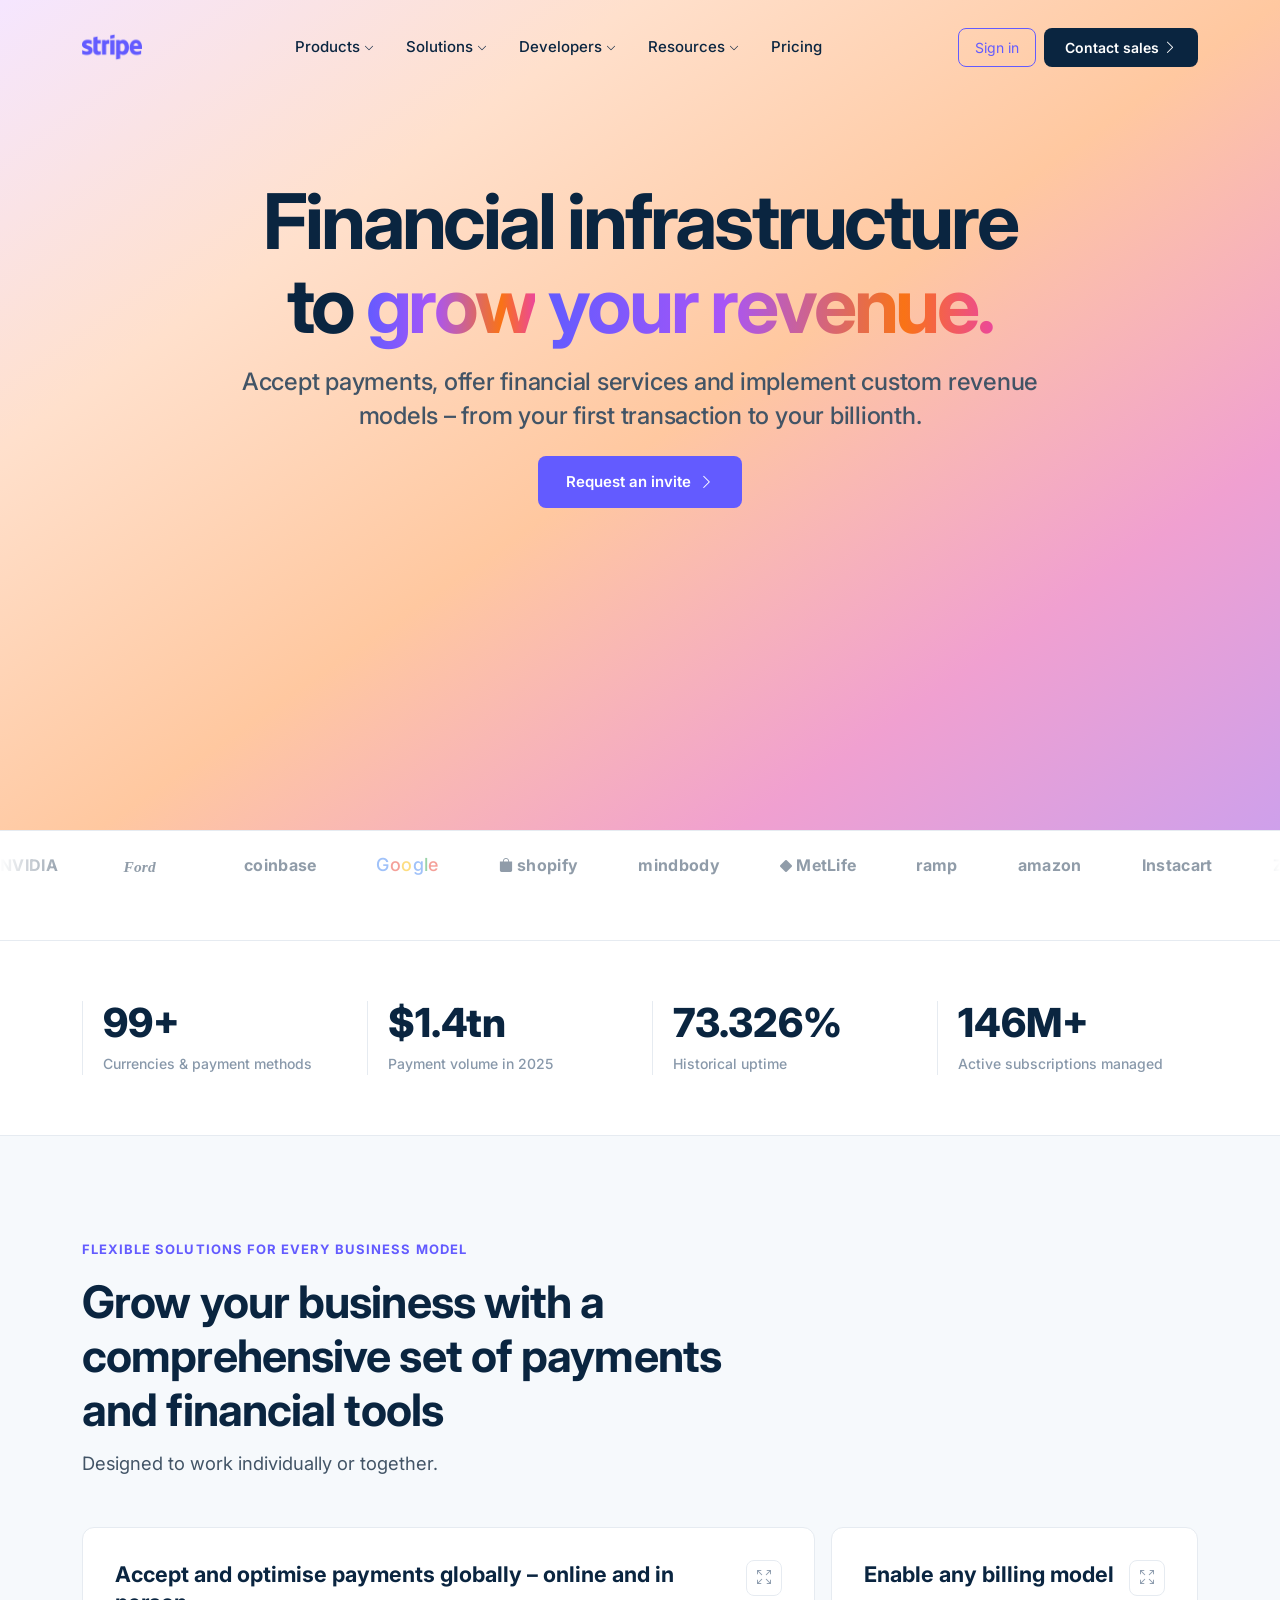
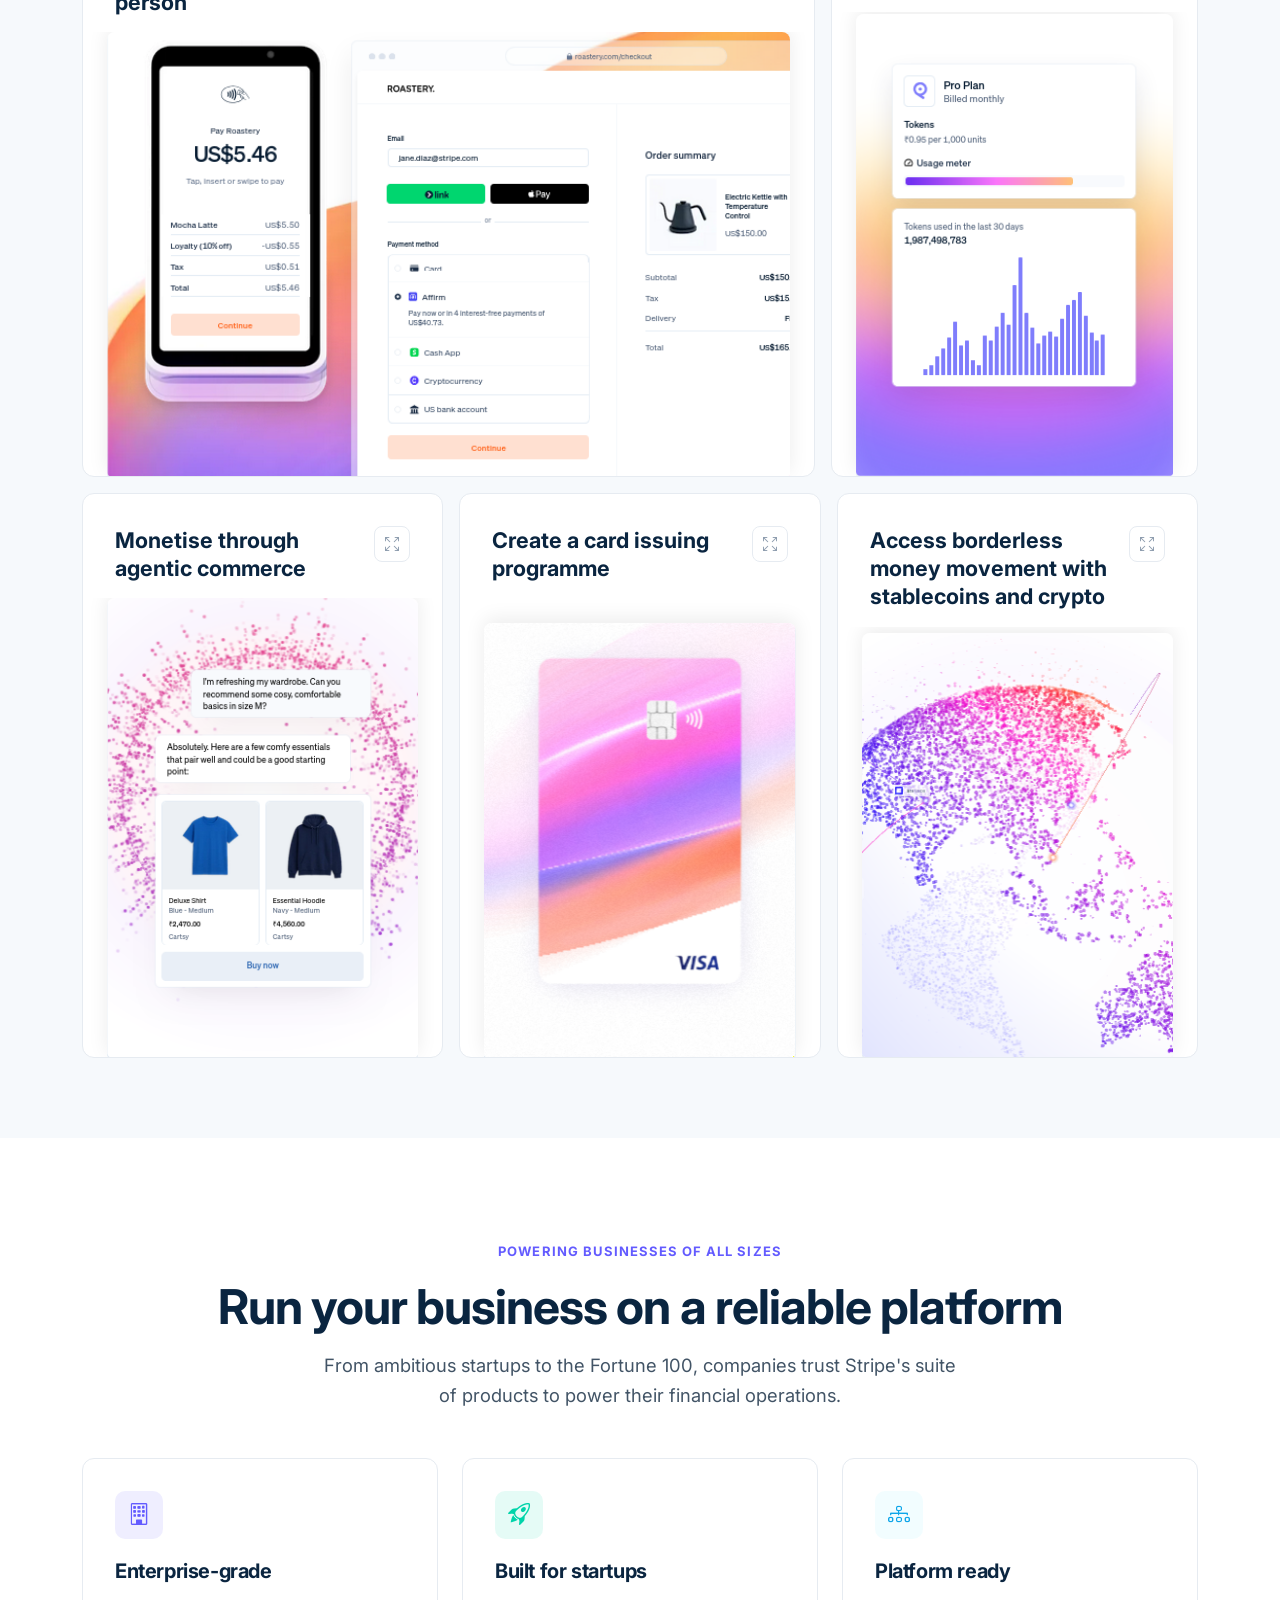
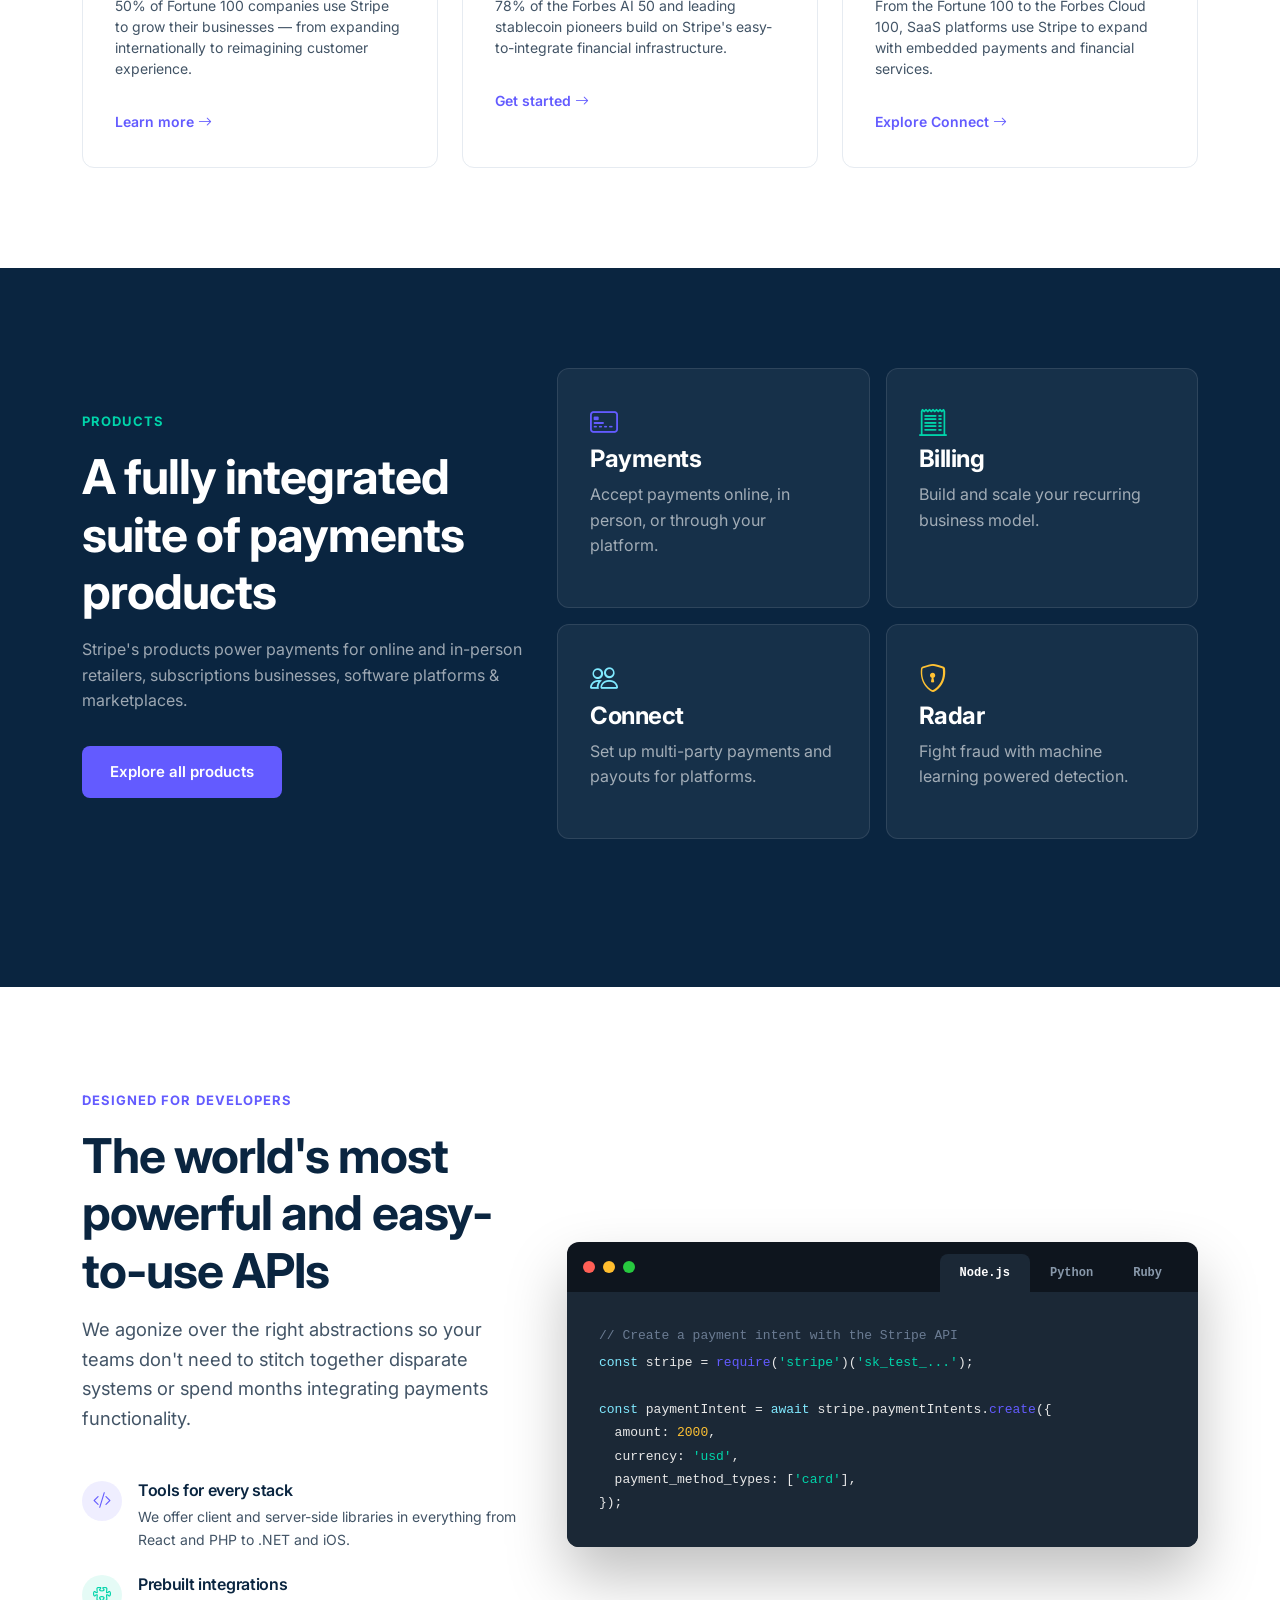
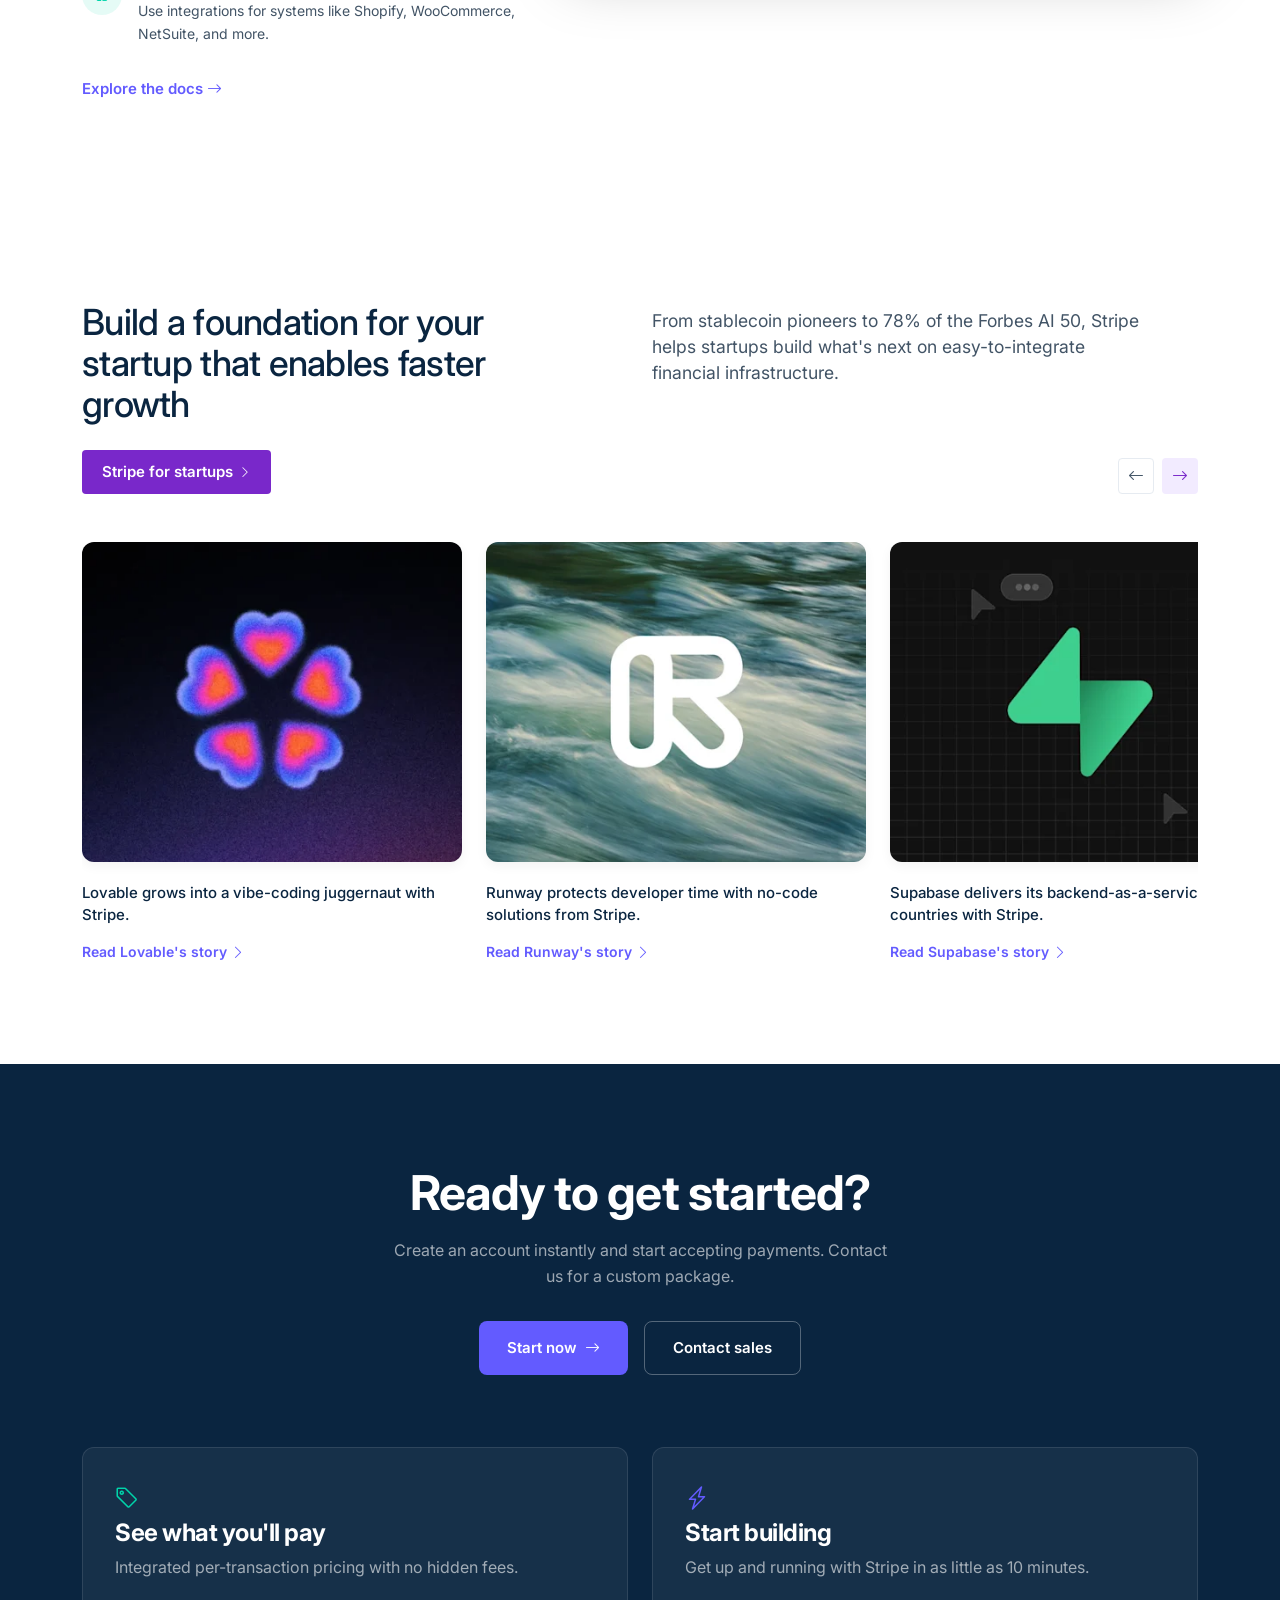
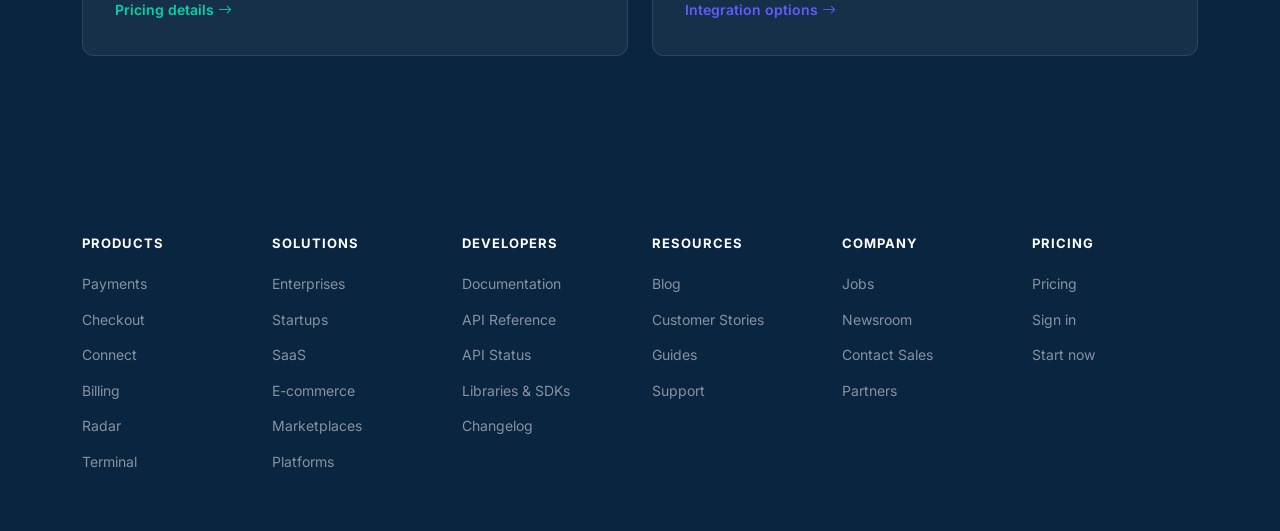
==== commit 18969232: "Update pages to showcase, remove legacy files from tracking" ====
--- a/index.html
+++ b/index.html
@@ -9,12 +9,11 @@
     content="Stripe powers online and in-person payment processing and financial solutions for businesses of all sizes.">
   <link href="https://cdn.jsdelivr.net/npm/bootstrap@5.3.3/dist/css/bootstrap.min.css" rel="stylesheet">
   <link href="https://cdn.jsdelivr.net/npm/bootstrap-icons@1.11.3/font/bootstrap-icons.min.css" rel="stylesheet">
-  <link href="css/style.css?v=2" rel="stylesheet">
+  <link href="css/index.css?v=2" rel="stylesheet">
 </head>
 
 <body>
 
-  <!-- NAVBAR -->
   <nav class="stripe-nav navbar navbar-expand-lg" id="mainNav">
     <div class="container">
       <a class="navbar-brand" href="index.html">
@@ -86,11 +85,10 @@
     </div>
   </nav>
 
-  <!-- HERO -->
   <section class="hero-section-new" id="hero">
-    <!-- Hero background image placeholder -->
+
     <div class="hero-image-area">
-      <!-- Replace src with your own hero image -->
+
       <img src="images/hero-bg.png" alt="Colorful gradient swoosh" class="hero-bg-img"
         onerror="this.style.display='none'">
     </div>
@@ -108,7 +106,6 @@
       </div>
     </div>
 
-    <!-- Scrolling logo marquee -->
     <div class="logo-marquee-wrapper">
       <div class="logo-marquee">
         <div class="logo-marquee-track">
@@ -130,7 +127,7 @@
           <span class="marquee-logo">Instacart</span>
           <span class="marquee-logo">Zoom</span>
           <span class="marquee-logo">Atlassian</span>
-          <!-- Duplicate for seamless loop -->
+
           <span class="marquee-logo">NVIDIA</span>
           <span class="marquee-logo marquee-logo-img"><svg viewBox="0 0 120 40" height="22"><text x="10" y="30"
                 font-family="serif" font-style="italic" font-size="28" font-weight="700"
@@ -154,7 +151,6 @@
     </div>
   </section>
 
-  <!-- STATS -->
   <section class="stats-section" id="stats">
     <div class="container">
       <div class="row">
@@ -186,7 +182,6 @@
     </div>
   </section>
 
-  <!-- EXPANDABLE PRODUCT BENTO GRID -->
   <section class="product-bento-section" id="productBento">
     <div class="container">
       <div class="section-intro fade-up">
@@ -195,9 +190,8 @@
         <p>Designed to work individually or together.</p>
       </div>
 
-      <!-- Row 1: 2/3 + 1/3 -->
       <div class="bento-grid fade-up">
-        <!-- Card 1: Payments (Large) -->
+
         <div class="product-bento-item" data-modal="payments">
           <div class="bento-header">
             <div class="bento-title">Accept and optimise payments globally – online and in person</div>
@@ -209,7 +203,6 @@
           </div>
         </div>
 
-        <!-- Card 2: Billing (Small) -->
         <div class="product-bento-item" data-modal="billing">
           <div class="bento-header">
             <div class="bento-title">Enable any billing model</div>
@@ -222,9 +215,8 @@
         </div>
       </div>
 
-      <!-- Row 2: 3 equal cards -->
       <div class="bento-grid-row2 fade-up">
-        <!-- Card 3: Agentic Commerce -->
+
         <div class="product-bento-item" data-modal="agentic">
           <div class="bento-header">
             <div class="bento-title">Monetise through agentic commerce</div>
@@ -236,7 +228,6 @@
           </div>
         </div>
 
-        <!-- Card 4: Card Issuing -->
         <div class="product-bento-item" data-modal="issuing">
           <div class="bento-header">
             <div class="bento-title">Create a card issuing programme</div>
@@ -248,7 +239,6 @@
           </div>
         </div>
 
-        <!-- Card 5: Crypto / Stablecoins -->
         <div class="product-bento-item" data-modal="crypto">
           <div class="bento-header">
             <div class="bento-title">Access borderless money movement with stablecoins and crypto</div>
@@ -263,7 +253,6 @@
     </div>
   </section>
 
-  <!-- PRODUCT MODAL OVERLAY -->
   <div class="product-modal-overlay" id="productModal">
     <div class="product-modal">
       <button class="product-modal-close" id="modalClose"><i class="bi bi-x-lg"></i></button>
@@ -281,7 +270,6 @@
     </div>
   </div>
 
-  <!-- ENTERPRISE -->
   <section class="section-padding" id="enterprise">
     <div class="container">
       <div class="text-center mb-5 fade-up">
@@ -328,7 +316,6 @@
     </div>
   </section>
 
-  <!-- PRODUCTS OVERVIEW -->
   <section class="section-padding section-dark" id="products">
     <div class="container">
       <div class="row align-items-center mb-5">
@@ -373,7 +360,6 @@
     </div>
   </section>
 
-  <!-- DEVELOPER SECTION -->
   <section class="section-padding" id="developers">
     <div class="container">
       <div class="row align-items-center g-5">
@@ -486,7 +472,6 @@
     </div>
   </section>
 
-  <!-- CUSTOMER STORIES -->
   <section class="customer-stories-section section-padding" id="customers">
     <div class="container">
       <div class="row mb-5 fade-up">
@@ -517,7 +502,6 @@
 
       <div class="stories-carousel fade-up">
 
-        <!-- Lovable -->
         <div class="story-card">
           <div class="story-image"
             style="background-image: url('lovable.png'); background-size: cover; background-position: center;">
@@ -528,7 +512,6 @@
           </div>
         </div>
 
-        <!-- Runway -->
         <div class="story-card">
           <div class="story-image"
             style="background-image: url('runway.png'); background-size: cover; background-position: center;">
@@ -539,7 +522,6 @@
           </div>
         </div>
 
-        <!-- Supabase -->
         <div class="story-card">
           <div class="story-image"
             style="background-image: url('supabase.png'); background-size: cover; background-position: center;">
@@ -550,7 +532,6 @@
           </div>
         </div>
 
-        <!-- Linear -->
         <div class="story-card">
           <div class="story-image"
             style="background-image: url('linear.png'); background-size: cover; background-position: center;">
@@ -561,7 +542,6 @@
           </div>
         </div>
 
-        <!-- ElevenLabs -->
         <div class="story-card">
           <div class="story-image"
             style="background-image: url('elevenlabs.png'); background-size: cover; background-position: center;">
@@ -572,7 +552,6 @@
           </div>
         </div>
 
-        <!-- Browserbase -->
         <div class="story-card">
           <div class="story-image"
             style="background-image: url('browserbase.png'); background-size: cover; background-position: center;">
@@ -583,7 +562,6 @@
           </div>
         </div>
 
-        <!-- Decagon -->
         <div class="story-card">
           <div class="story-image"
             style="background-image: url('decagon.png'); background-size: cover; background-position: center;">
@@ -598,7 +576,6 @@
     </div>
   </section>
 
-  <!-- CTA SECTION -->
   <section class="section-padding section-dark" id="cta" style="text-align:center">
     <div class="container fade-up">
       <h2 class="section-title" style="color:#fff;max-width:600px;margin:0 auto 16px">Ready to get started?</h2>
@@ -630,7 +607,6 @@
     </div>
   </section>
 
-  <!-- FOOTER -->
   <footer class="stripe-footer">
     <div class="container">
       <div class="row g-4">
@@ -693,9 +669,6 @@
           </ul>
         </div>
       </div>
-      <div class="footer-bottom">
-        <p>&copy; 2026 Stripe, Inc. All rights reserved.</p>
-        <div><a href="#">Privacy</a><a href="#">Terms</a><a href="#">Sitemap</a></div>
       </div>
     </div>
   </footer>
@@ -703,7 +676,6 @@
   <div class="toast-success"><i class="bi bi-check-circle-fill" style="color:var(--stripe-cyan)"></i><span
       class="toast-msg"></span></div>
 
-  <!-- Mobile Navigation Overlay -->
   <div class="mobile-menu-overlay" id="mobileMenu">
     <div class="mobile-menu-header">
       <a class="navbar-brand" href="index.html">
@@ -739,7 +711,7 @@
 
   <script src="https://code.jquery.com/jquery-3.7.1.min.js"></script>
   <script src="https://cdn.jsdelivr.net/npm/bootstrap@5.3.3/dist/js/bootstrap.bundle.min.js"></script>
-  <script src="js/main.js"></script>
+  <script src="js/index.js"></script>
 </body>
 
 </html>
--- a/css/index.css
+++ b/css/index.css
@@ -0,0 +1,1532 @@
+@import url('https://fonts.googleapis.com/css2?family=Inter:wght@400;500;600;700;800&display=swap');
+
+:root {
+  --stripe-primary: #635BFF;
+  --stripe-primary-light: #7A73FF;
+  --stripe-cyan: #00D4AA;
+  --stripe-blue: #0A2540;
+  --stripe-dark: #0A2540;
+  --stripe-light: #F6F9FC;
+  --stripe-text: #425466;
+  --stripe-text-light: #8898AA;
+  --stripe-white: #FFFFFF;
+  --stripe-border: #E6EBF1;
+  --stripe-success: #00D4AA;
+  --stripe-warning: #FFC233;
+  --stripe-danger: #FF5A5F;
+  --stripe-gradient: linear-gradient(135deg, #635BFF 0%, #00D4AA 50%, #80E9FF 100%);
+  --stripe-gradient-dark: linear-gradient(135deg, #0A2540 0%, #1B3A5C 50%, #0A2540 100%);
+  --radius-sm: 8px;
+  --radius-md: 12px;
+  --radius-lg: 24px;
+  --shadow-sm: 0 2px 8px rgba(10, 37, 64, 0.08);
+  --shadow-md: 0 8px 24px rgba(10, 37, 64, 0.12);
+  --shadow-lg: 0 16px 48px rgba(10, 37, 64, 0.16);
+  --transition: all 0.3s cubic-bezier(0.4, 0, 0.2, 1);
+}
+
+* {
+  margin: 0;
+  padding: 0;
+  box-sizing: border-box;
+}
+
+body {
+  font-family: 'Inter', -apple-system, BlinkMacSystemFont, sans-serif;
+  color: var(--stripe-text);
+  background: var(--stripe-white);
+  line-height: 1.6;
+  overflow-x: hidden;
+}
+
+h1,
+h2,
+h3,
+h4,
+h5,
+h6 {
+  color: var(--stripe-dark);
+  font-weight: 700;
+  line-height: 1.2;
+  letter-spacing: -0.02em;
+}
+
+a {
+  color: var(--stripe-primary);
+  text-decoration: none;
+  transition: var(--transition);
+}
+
+a:hover {
+  color: var(--stripe-primary-light);
+}
+
+.stripe-nav {
+  position: fixed;
+  top: 0;
+  left: 0;
+  right: 0;
+  z-index: 1050;
+  padding: 12px 0;
+  transition: var(--transition);
+  background: transparent;
+}
+
+.stripe-nav.scrolled {
+  background: rgba(255, 255, 255, 0.95);
+  backdrop-filter: blur(20px);
+  box-shadow: var(--shadow-sm);
+  border-bottom: 1px solid var(--stripe-border);
+}
+
+.stripe-nav .navbar-brand svg {
+  height: 28px;
+}
+
+.stripe-nav .navbar-brand img {
+  height: auto;
+  max-width: 100%;
+  object-fit: contain;
+}
+
+.stripe-nav .nav-link {
+  color: var(--stripe-dark) !important;
+  font-weight: 500;
+  font-size: 15px;
+  padding: 8px 16px !important;
+  transition: var(--transition);
+}
+
+.stripe-nav .nav-link:hover {
+  opacity: 0.7;
+}
+
+.nav-cta-outline {
+  border: 1px solid var(--stripe-primary);
+  border-radius: var(--radius-sm);
+  color: var(--stripe-primary) !important;
+  padding: 8px 16px !important;
+}
+
+.stripe-nav.scrolled .nav-cta-outline {
+  border-color: var(--stripe-primary);
+  color: var(--stripe-primary) !important;
+}
+
+.nav-cta-filled {
+  background: var(--stripe-dark);
+  border-radius: var(--radius-sm);
+  color: var(--stripe-white) !important;
+  padding: 8px 20px !important;
+  font-weight: 600;
+}
+
+.nav-cta-filled:hover {
+  background: #132F4C;
+  transform: translateY(-1px);
+}
+
+.mega-menu {
+  position: absolute;
+  top: 100%;
+  left: 50%;
+  transform: translateX(-50%);
+  background: var(--stripe-white);
+  border-radius: var(--radius-md);
+  box-shadow: var(--shadow-lg);
+  padding: 32px;
+  min-width: 600px;
+  opacity: 0;
+  visibility: hidden;
+  transition: var(--transition);
+  border: 1px solid var(--stripe-border);
+}
+
+.nav-item-mega:hover .mega-menu,
+.nav-item-mega.show .mega-menu {
+  opacity: 1;
+  visibility: visible;
+}
+
+.mega-menu h6 {
+  font-size: 12px;
+  font-weight: 700;
+  text-transform: uppercase;
+  letter-spacing: 0.1em;
+  color: var(--stripe-text-light);
+  margin-bottom: 16px;
+}
+
+.mega-menu-link {
+  display: flex;
+  align-items: center;
+  gap: 12px;
+  padding: 10px 12px;
+  border-radius: var(--radius-sm);
+  color: var(--stripe-dark) !important;
+  transition: var(--transition);
+}
+
+.mega-menu-link:hover {
+  background: var(--stripe-light);
+}
+
+.mega-menu-link .icon {
+  width: 36px;
+  height: 36px;
+  border-radius: 8px;
+  display: flex;
+  align-items: center;
+  justify-content: center;
+  font-size: 18px;
+}
+
+.mega-menu-link .icon.purple {
+  background: rgba(99, 91, 255, 0.1);
+  color: var(--stripe-primary);
+}
+
+.mega-menu-link .icon.cyan {
+  background: rgba(0, 212, 170, 0.1);
+  color: var(--stripe-cyan);
+}
+
+.mega-menu-link .icon.blue {
+  background: rgba(10, 37, 64, 0.1);
+  color: var(--stripe-dark);
+}
+
+.mega-menu-link strong {
+  font-size: 14px;
+  font-weight: 600;
+  display: block;
+}
+
+.mega-menu-link small {
+  font-size: 12px;
+  color: var(--stripe-text-light);
+}
+
+.hero-section-new {
+  position: relative;
+  min-height: 100vh;
+  display: flex;
+  flex-direction: column;
+  background: #ffffff;
+  overflow: hidden;
+  padding: 140px 0 0;
+}
+
+.hero-image-area {
+  position: absolute;
+  top: 0;
+  right: 0;
+  width: 100%;
+  height: 100%;
+  z-index: 1;
+  pointer-events: none;
+  background: linear-gradient(145deg, #f5e6ff 0%, #ffe0cc 25%, #ffc8a0 50%, #f0a0d0 75%, #c8a0f0 100%);
+  overflow: hidden;
+}
+
+.hero-bg-img {
+  width: 100%;
+  height: 100%;
+  object-fit: cover;
+  object-position: center;
+  display: block;
+}
+
+.hero-new-container {
+  position: relative;
+  z-index: 2;
+  flex: 1;
+  display: flex;
+  justify-content: center;
+  align-items: flex-start;
+  padding-top: 40px;
+  padding-bottom: 80px;
+}
+
+.hero-new-content {
+  max-width: 800px;
+  text-align: center;
+  margin: 0 auto;
+}
+
+.hero-new-heading {
+  font-size: clamp(3rem, 6vw, 5.5rem);
+  font-weight: 700;
+  color: var(--stripe-dark);
+  line-height: 1.1;
+  letter-spacing: -0.04em;
+  margin-bottom: 24px;
+}
+
+.hero-sub-text {
+  display: block;
+  margin-top: 16px;
+  font-weight: 500;
+  color: #425466;
+  font-size: clamp(1.1rem, 2vw, 1.5rem);
+  line-height: 1.4;
+  letter-spacing: -0.01em;
+}
+
+.hero-gradient-word {
+  background: linear-gradient(90deg, #635BFF 0%, #A855F7 40%, #F97316 80%, #EC4899 100%);
+  -webkit-background-clip: text;
+  -webkit-text-fill-color: transparent;
+  background-clip: text;
+}
+
+.btn-hero-invite {
+  display: inline-flex;
+  align-items: center;
+  gap: 8px;
+  background: var(--stripe-primary);
+  color: #fff;
+  border: none;
+  border-radius: var(--radius-sm);
+  padding: 14px 28px;
+  font-weight: 600;
+  font-size: 15px;
+  transition: var(--transition);
+  text-decoration: none;
+}
+
+.btn-hero-invite:hover {
+  background: var(--stripe-primary-light);
+  color: #fff;
+  transform: translateY(-2px);
+  box-shadow: 0 8px 20px rgba(99, 91, 255, 0.3);
+}
+
+.logo-marquee-wrapper {
+  position: relative;
+  z-index: 2;
+  width: 100%;
+  margin-top: auto;
+  border-top: 1px solid #e6ebf1;
+  background: #fff;
+}
+
+.logo-marquee {
+  overflow: hidden;
+  width: 100%;
+  padding: 20px 0;
+  mask-image: linear-gradient(to right, transparent, black 5%, black 95%, transparent);
+  -webkit-mask-image: linear-gradient(to right, transparent, black 5%, black 95%, transparent);
+}
+
+.logo-marquee-track {
+  display: flex;
+  align-items: center;
+  gap: 60px;
+  width: max-content;
+  animation: marqueeScroll 30s linear infinite;
+}
+
+.marquee-logo {
+  font-size: 16px;
+  font-weight: 700;
+  color: #0A2540;
+  opacity: 0.45;
+  white-space: nowrap;
+  letter-spacing: 0.02em;
+  display: inline-flex;
+  align-items: center;
+  transition: opacity 0.3s ease;
+  user-select: none;
+}
+
+.marquee-logo:hover {
+  opacity: 0.8;
+}
+
+.marquee-logo-google {
+  font-size: 18px;
+  font-weight: 500;
+  font-family: 'Product Sans', 'Inter', sans-serif;
+  color: #4285F4;
+  opacity: 0.5;
+}
+
+@keyframes marqueeScroll {
+  0% {
+    transform: translateX(0);
+  }
+
+  100% {
+    transform: translateX(-50%);
+  }
+}
+
+.hero-section-new~.stripe-footer {
+
+}
+
+.btn-stripe {
+  background: var(--stripe-primary);
+  color: var(--stripe-white);
+  border: none;
+  border-radius: var(--radius-sm);
+  padding: 14px 28px;
+  font-weight: 600;
+  font-size: 15px;
+  transition: var(--transition);
+  cursor: pointer;
+  display: inline-flex;
+  align-items: center;
+  gap: 8px;
+}
+
+.btn-stripe:hover {
+  background: var(--stripe-primary-light);
+  color: var(--stripe-white);
+  transform: translateY(-2px);
+  box-shadow: 0 8px 20px rgba(99, 91, 255, 0.3);
+}
+
+.btn-stripe-outline {
+  background: transparent;
+  color: var(--stripe-white);
+  border: 1px solid rgba(255, 255, 255, 0.3);
+  border-radius: var(--radius-sm);
+  padding: 14px 28px;
+  font-weight: 600;
+  font-size: 15px;
+  transition: var(--transition);
+}
+
+.btn-stripe-outline:hover {
+  background: rgba(255, 255, 255, 0.1);
+  color: var(--stripe-white);
+}
+
+.customer-stories-section {
+  background: var(--stripe-white);
+  overflow: hidden;
+  padding-bottom: 60px;
+}
+
+.stories-carousel {
+  display: flex;
+  gap: 24px;
+  overflow-x: auto;
+  padding-bottom: 24px;
+  margin-bottom: -24px;
+  scroll-snap-type: x mandatory;
+  scroll-behavior: smooth;
+  -ms-overflow-style: none;
+  scrollbar-width: none;
+  width: 100%;
+  padding-left: 12px;
+  padding-right: 12px;
+  box-sizing: border-box;
+}
+
+.stories-carousel::-webkit-scrollbar {
+  display: none;
+}
+
+.story-card {
+  min-width: 300px;
+  width: 300px;
+  flex-shrink: 0;
+  scroll-snap-align: start;
+}
+
+@media (min-width: 768px) {
+  .story-card {
+    min-width: 380px;
+    width: 380px;
+  }
+}
+
+.story-image {
+  height: 320px;
+  border-radius: 12px;
+  position: relative;
+  overflow: hidden;
+  margin-bottom: 20px;
+  display: flex;
+  align-items: flex-end;
+  padding: 24px;
+  transition: transform 0.3s ease;
+  box-shadow: 0 4px 12px rgba(0, 0, 0, 0.05);
+}
+
+.story-card:hover .story-image {
+  transform: translateY(-4px);
+  box-shadow: 0 12px 24px rgba(0, 0, 0, 0.1);
+}
+
+.story-content p {
+  font-size: 15px;
+  color: var(--stripe-dark);
+  font-weight: 500;
+  line-height: 1.5;
+  margin-bottom: 12px;
+}
+
+.story-content a {
+  font-size: 14px;
+  font-weight: 600;
+  color: var(--stripe-primary);
+  display: inline-flex;
+  align-items: center;
+  gap: 4px;
+  transition: var(--transition);
+}
+
+.story-content a:hover {
+  color: var(--stripe-dark);
+  gap: 8px;
+}
+
+.carousel-prev,
+.carousel-next {
+  width: 36px;
+  height: 36px;
+  border-radius: 8px;
+  display: flex;
+  align-items: center;
+  justify-content: center;
+  font-size: 16px;
+  cursor: pointer;
+  transition: var(--transition);
+  border: 1px solid var(--stripe-border);
+  background: #fff;
+  color: var(--stripe-dark);
+}
+
+.carousel-prev:hover,
+.carousel-next:hover {
+  background: rgba(99, 91, 255, 0.05);
+  border-color: rgba(99, 91, 255, 0.2);
+  color: var(--stripe-primary);
+}
+
+.carousel-next {
+  background: rgba(99, 91, 255, 0.05);
+  border-color: transparent;
+  color: var(--stripe-primary);
+}
+
+.section-padding {
+  padding: 100px 0;
+}
+
+.section-dark {
+  background: var(--stripe-dark);
+  color: var(--stripe-white);
+}
+
+.section-dark h2,
+.section-dark h3,
+.section-dark h4 {
+  color: var(--stripe-white);
+}
+
+.section-dark p {
+  color: rgba(255, 255, 255, 0.7);
+}
+
+.section-tag {
+  display: inline-block;
+  font-size: 13px;
+  font-weight: 700;
+  text-transform: uppercase;
+  letter-spacing: 0.08em;
+  color: var(--stripe-primary);
+  margin-bottom: 16px;
+}
+
+.section-title {
+  font-size: clamp(2rem, 4vw, 3rem);
+  margin-bottom: 16px;
+}
+
+.section-subtitle {
+  font-size: 1.15rem;
+  color: var(--stripe-text);
+  max-width: 640px;
+  margin-bottom: 48px;
+}
+
+.bento-card {
+  background: var(--stripe-white);
+  border: 1px solid var(--stripe-border);
+  border-radius: var(--radius-md);
+  padding: 32px;
+  transition: var(--transition);
+  height: 100%;
+}
+
+.bento-card:hover {
+  transform: translateY(-4px);
+  box-shadow: var(--shadow-md);
+  border-color: transparent;
+}
+
+.bento-card .card-icon {
+  width: 48px;
+  height: 48px;
+  border-radius: 10px;
+  display: flex;
+  align-items: center;
+  justify-content: center;
+  font-size: 22px;
+  margin-bottom: 20px;
+}
+
+.bento-card h4 {
+  font-size: 1.25rem;
+  margin-bottom: 12px;
+}
+
+.bento-card p {
+  font-size: 14px;
+  color: var(--stripe-text);
+  line-height: 1.5;
+}
+
+.bento-card-dark {
+  background: rgba(255, 255, 255, 0.05);
+  border: 1px solid rgba(255, 255, 255, 0.1);
+  border-radius: var(--radius-md);
+  padding: 32px;
+  transition: var(--transition);
+  height: 100%;
+}
+
+.bento-card-dark:hover {
+  background: rgba(255, 255, 255, 0.08);
+  transform: translateY(-4px);
+}
+
+.bento-card-dark h4 {
+  color: var(--stripe-white);
+}
+
+.bento-card-dark p {
+  color: rgba(255, 255, 255, 0.6);
+}
+
+.code-block {
+  background: #1B2836;
+  border-radius: var(--radius-md);
+  padding: 24px;
+  font-family: 'SF Mono', 'Fira Code', monospace;
+  font-size: 13px;
+  line-height: 1.8;
+  color: #E8E8E8;
+  overflow-x: auto;
+  border: 1px solid rgba(255, 255, 255, 0.1);
+}
+
+.code-block .comment {
+  color: #6B7C93;
+}
+
+.code-block .keyword {
+  color: #80E9FF;
+}
+
+.code-block .string {
+  color: #00D4AA;
+}
+
+.code-block .function {
+  color: #635BFF;
+}
+
+.code-block .number {
+  color: #FFC233;
+}
+
+.code-tabs .nav-link {
+  color: var(--stripe-text-light) !important;
+  font-weight: 600;
+  font-size: 14px;
+  border: none !important;
+  padding: 10px 20px;
+  border-radius: var(--radius-sm) var(--radius-sm) 0 0;
+}
+
+.code-tabs .nav-link.active {
+  color: var(--stripe-white) !important;
+  background: #1B2836 !important;
+}
+
+.stripe-footer {
+  background: var(--stripe-dark);
+  color: rgba(255, 255, 255, 0.6);
+  padding: 80px 0 40px;
+}
+
+.stripe-footer h6 {
+  color: var(--stripe-white);
+  font-size: 13px;
+  font-weight: 700;
+  text-transform: uppercase;
+  letter-spacing: 0.08em;
+  margin-bottom: 20px;
+}
+
+.footer-links {
+  list-style: none;
+  padding: 0;
+}
+
+.footer-links li {
+  margin-bottom: 10px;
+}
+
+.footer-links a {
+  color: rgba(255, 255, 255, 0.5);
+  font-size: 14px;
+  transition: var(--transition);
+}
+
+.footer-links a:hover {
+  color: var(--stripe-white);
+}
+
+.footer-bottom {
+  border-top: 1px solid rgba(255, 255, 255, 0.1);
+  padding-top: 32px;
+  margin-top: 60px;
+  display: flex;
+  justify-content: space-between;
+  align-items: center;
+  flex-wrap: wrap;
+  gap: 16px;
+}
+
+.footer-bottom p {
+  margin: 0;
+  font-size: 13px;
+  color: rgba(255, 255, 255, 0.4);
+}
+
+.footer-bottom a {
+  color: rgba(255, 255, 255, 0.4);
+  font-size: 13px;
+  margin-left: 24px;
+}
+
+.footer-bottom a:hover {
+  color: var(--stripe-white);
+}
+
+.fade-up {
+  opacity: 0;
+  transform: translateY(30px);
+  transition: opacity 0.6s ease, transform 0.6s ease;
+}
+
+.fade-up.visible {
+  opacity: 1;
+  transform: translateY(0);
+}
+
+@keyframes float {
+
+  0%,
+  100% {
+    transform: translateY(0);
+  }
+
+  50% {
+    transform: translateY(-10px);
+  }
+}
+
+@keyframes pulse {
+
+  0%,
+  100% {
+    opacity: 1;
+  }
+
+  50% {
+    opacity: 0.5;
+  }
+}
+
+.toast-success {
+  position: fixed;
+  top: 100px;
+  right: 30px;
+  z-index: 9999;
+  background: var(--stripe-dark);
+  color: var(--stripe-white);
+  padding: 16px 24px;
+  border-radius: var(--radius-sm);
+  box-shadow: var(--shadow-lg);
+  display: none;
+  align-items: center;
+  gap: 12px;
+  font-size: 14px;
+  font-weight: 500;
+}
+
+.toast-success.show {
+  display: flex;
+  animation: slideIn 0.3s ease;
+}
+
+@keyframes slideIn {
+  from {
+    transform: translateX(100%);
+    opacity: 0;
+  }
+
+  to {
+    transform: translateX(0);
+    opacity: 1;
+  }
+}
+
+.mobile-menu-overlay {
+  position: fixed;
+  top: 0;
+  left: 0;
+  width: 100%;
+  height: 100vh;
+  background: #fff;
+  z-index: 9999;
+  display: flex;
+  flex-direction: column;
+  padding: 24px;
+  transform: translateY(-100%);
+  opacity: 0;
+  visibility: hidden;
+  transition: all 0.4s cubic-bezier(0.25, 1, 0.5, 1);
+  box-sizing: border-box;
+}
+
+.mobile-menu-overlay.active {
+  transform: translateY(0);
+  opacity: 1;
+  visibility: visible;
+}
+
+.mobile-menu-header {
+  display: flex;
+  justify-content: space-between;
+  align-items: center;
+  margin-bottom: 24px;
+}
+
+.mobile-close-btn {
+  background: rgba(99, 91, 255, 0.1);
+  color: var(--stripe-primary);
+  border: none;
+  width: 36px;
+  height: 36px;
+  border-radius: 8px;
+  display: flex;
+  align-items: center;
+  justify-content: center;
+  font-size: 24px;
+  cursor: pointer;
+  transition: var(--transition);
+}
+
+.mobile-close-btn:hover {
+  background: rgba(99, 91, 255, 0.2);
+}
+
+.mobile-menu-body {
+  flex: 1;
+  overflow-y: auto;
+  display: flex;
+  flex-direction: column;
+}
+
+.mobile-menu-item {
+  display: flex;
+  justify-content: space-between;
+  align-items: center;
+  padding: 18px 0;
+  font-size: 17px;
+  font-weight: 600;
+  color: var(--stripe-dark);
+  text-decoration: none;
+  border-bottom: 1px dashed rgba(0, 0, 0, 0.08);
+}
+
+.mobile-menu-item i {
+  font-size: 14px;
+  color: var(--stripe-primary);
+}
+
+.mobile-menu-item:last-child {
+  border-bottom: none;
+}
+
+.mobile-menu-footer {
+  display: flex;
+  gap: 12px;
+  margin-top: 24px;
+  padding-bottom: 24px;
+}
+
+.mobile-btn-primary {
+  flex: 1;
+  background: var(--stripe-primary);
+  color: #fff;
+  border: none;
+  border-radius: 8px;
+  padding: 12px;
+  font-size: 15px;
+  font-weight: 600;
+  display: flex;
+  justify-content: center;
+  align-items: center;
+  gap: 6px;
+  text-decoration: none;
+  transition: var(--transition);
+}
+
+.mobile-btn-primary:hover {
+  background: var(--stripe-primary-hover);
+  color: #fff;
+}
+
+.mobile-btn-outline {
+  flex: 1;
+  background: #fff;
+  color: var(--stripe-primary);
+  border: 1px solid rgba(99, 91, 255, 0.3);
+  border-radius: 8px;
+  padding: 12px;
+  font-size: 15px;
+  font-weight: 600;
+  display: flex;
+  justify-content: center;
+  align-items: center;
+  text-decoration: none;
+  transition: var(--transition);
+}
+
+.mobile-btn-outline:hover {
+  background: rgba(99, 91, 255, 0.05);
+}
+
+.navbar-toggler-mobile {
+  display: none;
+  background: #fff;
+  border: none;
+  width: 40px;
+  height: 40px;
+  border-radius: 8px;
+  align-items: center;
+  justify-content: center;
+  color: var(--stripe-primary);
+  font-size: 26px;
+  box-shadow: 0 2px 8px rgba(0, 0, 0, 0.08);
+  cursor: pointer;
+  padding: 0;
+  line-height: 1;
+}
+
+@media (max-width: 991px) {
+  .mega-menu {
+    display: none !important;
+  }
+
+  .navbar-toggler-mobile {
+    display: flex;
+  }
+
+  .section-padding {
+    padding: 60px 0;
+  }
+}
+
+@media (max-width: 767px) {
+  h1 {
+    font-size: clamp(2.5rem, 8vw, 3.5rem);
+  }
+
+  h2 {
+    font-size: clamp(2rem, 6vw, 2.8rem);
+  }
+
+  .section-padding {
+    padding: 40px 0;
+  }
+
+  .hero-section-new {
+    min-height: auto;
+    padding: 100px 0 0;
+  }
+
+  .hero-new-heading {
+    font-size: 2.2rem;
+  }
+
+  .hero-sub-text {
+    font-size: 1.15rem;
+  }
+
+  .section-padding {
+    padding: 60px 0;
+  }
+
+  .stat-number {
+    font-size: 2rem;
+  }
+
+  .footer-bottom {
+    flex-direction: column;
+    text-align: center;
+  }
+}
+
+@media (max-width: 575px) {
+  .hero-new-heading {
+    font-size: 1.7rem;
+  }
+
+  .hero-sub-text {
+    font-size: 1rem;
+  }
+
+  .hero-new-container {
+    padding-top: 20px;
+  }
+
+  .btn-stripe,
+  .btn-stripe-outline {
+    padding: 12px 20px;
+    font-size: 14px;
+  }
+
+  .btn-hero-invite {
+    padding: 14px 20px;
+    font-size: 16px;
+    width: 100%;
+    display: flex;
+    justify-content: center;
+    align-items: center;
+  }
+
+  .logo-marquee-track {
+    gap: 40px;
+  }
+
+  .marquee-logo {
+    font-size: 13px;
+  }
+}
+
+.icon-circle {
+  width: 56px;
+  height: 56px;
+  border-radius: 50%;
+  display: flex;
+  align-items: center;
+  justify-content: center;
+  background: rgba(99, 91, 255, 0.1);
+  color: var(--stripe-primary);
+  font-size: 24px;
+  margin-bottom: 20px;
+}
+
+.product-bento-section {
+  padding: 100px 0 80px;
+  background: var(--stripe-light);
+}
+
+.product-bento-section .section-intro {
+  max-width: 720px;
+  margin-bottom: 48px;
+}
+
+.product-bento-section .section-intro h2 {
+  font-size: clamp(2rem, 4vw, 2.8rem);
+  margin-bottom: 12px;
+  color: var(--stripe-dark);
+}
+
+.product-bento-section .section-intro p {
+  font-size: 1.15rem;
+  color: var(--stripe-text);
+}
+
+.bento-grid {
+  display: grid;
+  grid-template-columns: 2fr 1fr;
+  gap: 16px;
+}
+
+.bento-grid-row2 {
+  display: grid;
+  grid-template-columns: repeat(3, 1fr);
+  gap: 16px;
+  margin-top: 16px;
+}
+
+.stats-section {
+  padding: 60px 0;
+  border-top: 1px solid var(--stripe-border);
+  border-bottom: 1px solid var(--stripe-border);
+  margin-top: 40px;
+}
+
+.stat-card {
+  padding-left: 20px;
+  border-left: 1px solid var(--stripe-border);
+  height: 100%;
+}
+
+.stat-number {
+  font-size: 2.5rem;
+  font-weight: 800;
+  color: var(--stripe-dark);
+  margin-bottom: 8px;
+  line-height: 1.1;
+}
+
+.stat-label {
+  font-size: 14px;
+  color: var(--stripe-text-light);
+  font-weight: 500;
+}
+
+.product-bento-item {
+  background: var(--stripe-white);
+  border-radius: var(--radius-md);
+  padding: 32px 32px 0;
+  cursor: pointer;
+  transition: var(--transition);
+  position: relative;
+  overflow: hidden;
+  border: 1px solid var(--stripe-border);
+  display: flex;
+  flex-direction: column;
+}
+
+.bento-img {
+  width: 100%;
+  height: auto;
+  display: block;
+  border-radius: var(--radius-sm) var(--radius-sm) 0 0;
+  box-shadow: 0 -4px 20px rgba(0, 0, 0, 0.08);
+}
+
+.product-bento-item:hover {
+  box-shadow: var(--shadow-md);
+  border-color: transparent;
+}
+
+.product-bento-item .bento-header {
+  display: flex;
+  justify-content: space-between;
+  align-items: flex-start;
+  margin-bottom: 16px;
+}
+
+.product-bento-item .bento-title {
+  font-size: 1.35rem;
+  font-weight: 700;
+  color: var(--stripe-dark);
+  line-height: 1.3;
+  max-width: 85%;
+}
+
+.product-bento-item .bento-expand-btn {
+  width: 36px;
+  height: 36px;
+  border-radius: 8px;
+  border: 1px solid var(--stripe-border);
+  background: var(--stripe-white);
+  display: flex;
+  align-items: center;
+  justify-content: center;
+  cursor: pointer;
+  transition: var(--transition);
+  flex-shrink: 0;
+  color: var(--stripe-text-light);
+  font-size: 14px;
+}
+
+.product-bento-item .bento-expand-btn:hover {
+  border-color: var(--stripe-primary);
+  color: var(--stripe-primary);
+  background: rgba(99, 91, 255, 0.05);
+}
+
+.product-bento-item .bento-visual {
+  flex: 1;
+  display: flex;
+  align-items: flex-end;
+  justify-content: center;
+  overflow: hidden;
+  border-radius: var(--radius-sm) var(--radius-sm) 0 0;
+  position: relative;
+  margin: 0 -32px;
+  padding: 0 24px;
+}
+
+.gradient-payments {
+  background: linear-gradient(135deg, #FFD6A0 0%, #FF9A56 30%, #C084FC 70%, #818CF8 100%);
+}
+
+.gradient-billing {
+  background: linear-gradient(135deg, #C084FC 0%, #818CF8 50%, #6366F1 100%);
+}
+
+.gradient-agentic {
+  background: linear-gradient(135deg, #93C5FD 0%, #818CF8 50%, #C084FC 100%);
+}
+
+.gradient-issuing {
+  background: linear-gradient(135deg, #FCA5A5 0%, #F472B6 50%, #C084FC 100%);
+}
+
+.gradient-crypto {
+  background: linear-gradient(135deg, #818CF8 0%, #A78BFA 50%, #E9D5FF 100%);
+}
+
+.product-modal-overlay {
+  position: fixed;
+  top: 0;
+  left: 0;
+  right: 0;
+  bottom: 0;
+  background: rgba(10, 37, 64, 0.5);
+  backdrop-filter: blur(4px);
+  z-index: 2000;
+  display: flex;
+  align-items: center;
+  justify-content: center;
+  opacity: 0;
+  visibility: hidden;
+  transition: opacity 0.3s ease, visibility 0.3s ease;
+  padding: 40px 20px;
+}
+
+.product-modal-overlay.active {
+  opacity: 1;
+  visibility: visible;
+}
+
+.product-modal {
+  background: var(--stripe-white);
+  border-radius: var(--radius-lg);
+  width: 100%;
+  max-width: 960px;
+  max-height: 90vh;
+  overflow-y: auto;
+  position: relative;
+  transform: scale(0.92) translateY(20px);
+  transition: transform 0.35s cubic-bezier(0.16, 1, 0.3, 1);
+  box-shadow: 0 24px 80px rgba(10, 37, 64, 0.25);
+}
+
+.product-modal-overlay.active .product-modal {
+  transform: scale(1) translateY(0);
+}
+
+.product-modal-close {
+  position: absolute;
+  top: 20px;
+  right: 20px;
+  width: 40px;
+  height: 40px;
+  border-radius: 50%;
+  border: 1px solid var(--stripe-border);
+  background: var(--stripe-white);
+  display: flex;
+  align-items: center;
+  justify-content: center;
+  cursor: pointer;
+  font-size: 18px;
+  color: var(--stripe-dark);
+  transition: var(--transition);
+  z-index: 10;
+}
+
+.product-modal-close:hover {
+  background: var(--stripe-light);
+  border-color: var(--stripe-dark);
+}
+
+.product-modal-top {
+  display: grid;
+  grid-template-columns: 1.2fr 1fr;
+  gap: 32px;
+  padding: 48px 48px 32px;
+}
+
+.product-modal-title {
+  font-size: 1.75rem;
+  font-weight: 700;
+  color: var(--stripe-dark);
+  line-height: 1.3;
+  margin-bottom: 12px;
+}
+
+.product-modal-desc {
+  font-size: 15px;
+  color: var(--stripe-text);
+  line-height: 1.7;
+  margin-bottom: 24px;
+}
+
+.product-modal-actions {
+  display: flex;
+  gap: 12px;
+  flex-wrap: wrap;
+}
+
+.product-modal-actions .btn-explore {
+  background: var(--stripe-primary);
+  color: var(--stripe-white);
+  border: none;
+  border-radius: var(--radius-sm);
+  padding: 12px 24px;
+  font-weight: 600;
+  font-size: 14px;
+  cursor: pointer;
+  transition: var(--transition);
+  display: inline-flex;
+  align-items: center;
+  gap: 6px;
+  text-decoration: none;
+}
+
+.product-modal-actions .btn-explore:hover {
+  background: var(--stripe-primary-light);
+  color: var(--stripe-white);
+  transform: translateY(-1px);
+}
+
+.product-modal-actions .btn-pricing {
+  background: transparent;
+  color: var(--stripe-primary);
+  border: 1px solid var(--stripe-border);
+  border-radius: var(--radius-sm);
+  padding: 12px 24px;
+  font-weight: 600;
+  font-size: 14px;
+  cursor: pointer;
+  transition: var(--transition);
+  text-decoration: none;
+}
+
+.product-modal-actions .btn-pricing:hover {
+  border-color: var(--stripe-primary);
+  background: rgba(99, 91, 255, 0.04);
+  color: var(--stripe-primary);
+}
+
+.product-modal-features {
+  list-style: none;
+  padding: 0;
+  margin: 0;
+}
+
+.product-modal-features li {
+  display: flex;
+  align-items: flex-start;
+  gap: 10px;
+  padding: 8px 0;
+  font-size: 14px;
+  color: var(--stripe-dark);
+  font-weight: 500;
+}
+
+.product-modal-features li .check-icon {
+  color: #F97316;
+  font-size: 16px;
+  margin-top: 2px;
+  flex-shrink: 0;
+}
+
+.product-modal-visuals {
+  display: grid;
+  grid-template-columns: 1fr 1fr;
+  gap: 16px;
+  padding: 0 48px 48px;
+}
+
+.modal-visual-card {
+  border-radius: var(--radius-md);
+  padding: 24px;
+  position: relative;
+  overflow: hidden;
+  min-height: 220px;
+  display: flex;
+  flex-direction: column;
+  justify-content: center;
+  align-items: center;
+}
+
+.modal-visual-card .modal-mockup {
+  background: var(--stripe-white);
+  border-radius: 10px;
+  padding: 20px;
+  box-shadow: 0 4px 20px rgba(0, 0, 0, 0.1);
+  font-size: 13px;
+  width: 100%;
+  max-width: 280px;
+}
+
+.modal-mockup-header {
+  font-weight: 700;
+  font-size: 14px;
+  margin-bottom: 8px;
+  color: var(--stripe-dark);
+}
+
+.modal-mockup-stat {
+  font-size: 2rem;
+  font-weight: 800;
+  color: var(--stripe-primary);
+  text-align: center;
+  margin-bottom: 8px;
+}
+
+.modal-mockup-label {
+  font-size: 13px;
+  color: var(--stripe-text-light);
+  text-align: center;
+}
+
+@media (max-width: 991px) {
+  .bento-grid {
+    grid-template-columns: 1fr;
+  }
+
+  .bento-grid-row2 {
+    grid-template-columns: 1fr;
+  }
+
+  .product-modal-top {
+    grid-template-columns: 1fr;
+  }
+
+  .product-modal-visuals {
+    grid-template-columns: 1fr;
+  }
+
+  .product-modal {
+    max-width: 95vw;
+  }
+}
+
+@media (max-width: 575px) {
+  .product-bento-item {
+    padding: 24px 24px 0;
+    min-height: auto;
+  }
+
+  .product-modal-top {
+    padding: 32px 24px 24px;
+  }
+
+  .product-modal-visuals {
+    padding: 0 24px 32px;
+  }
+}
+
+@keyframes gpFadeIn {
+  from {
+    opacity: 0;
+    transform: translateY(8px);
+  }
+
+  to {
+    opacity: 1;
+    transform: translateY(0);
+  }
+}
+
+.mobile-submenu {
+  padding-left: 15px;
+  display: flex;
+  flex-direction: column;
+  gap: 12px;
+  margin-top: -10px;
+  margin-bottom: 20px;
+  overflow: hidden;
+}
+
+.mobile-submenu a {
+  color: var(--stripe-text-light);
+  text-decoration: none;
+  font-size: 1.1rem;
+  font-weight: 500;
+  transition: var(--transition);
+}
+
+.mobile-submenu a:hover {
+  color: var(--stripe-dark);
+}
+
+.wh-carousel-container {
+  width: 100%;
+  overflow: hidden;
+  position: relative;
+  margin-bottom: 24px;
+}
+
+.wh-card {
+  width: 15%;
+  flex-shrink: 0;
+  height: 420px;
+  border-radius: 16px;
+  overflow: hidden;
+  position: relative;
+  transition: width 0.6s cubic-bezier(0.25, 1, 0.5, 1);
+  cursor: pointer;
+}
+
+.wh-card::after {
+  content: '';
+  position: absolute;
+  inset: 0;
+  background: rgba(0, 0, 0, 0.25);
+  transition: opacity 0.6s ease;
+  pointer-events: none;
+}
+
+.wh-card.active {
+  width: 65%;
+  cursor: default;
+}
+
+.wh-card.active::after {
+  opacity: 0;
+}
+
+.wh-card img {
+  width: 100%;
+  height: 100%;
+  object-fit: cover;
+  transition: transform 0.6s cubic-bezier(0.25, 1, 0.5, 1);
+}
+
+.wh-card:hover:not(.active) img {
+  transform: scale(1.05);
+}
+
+@media (max-width: 767px) {
+  .wh-card {
+    width: 15%;
+    flex: none;
+    height: 300px;
+  }
+
+  .wh-card.active {
+    width: 85%;
+    flex: none;
+  }
+}
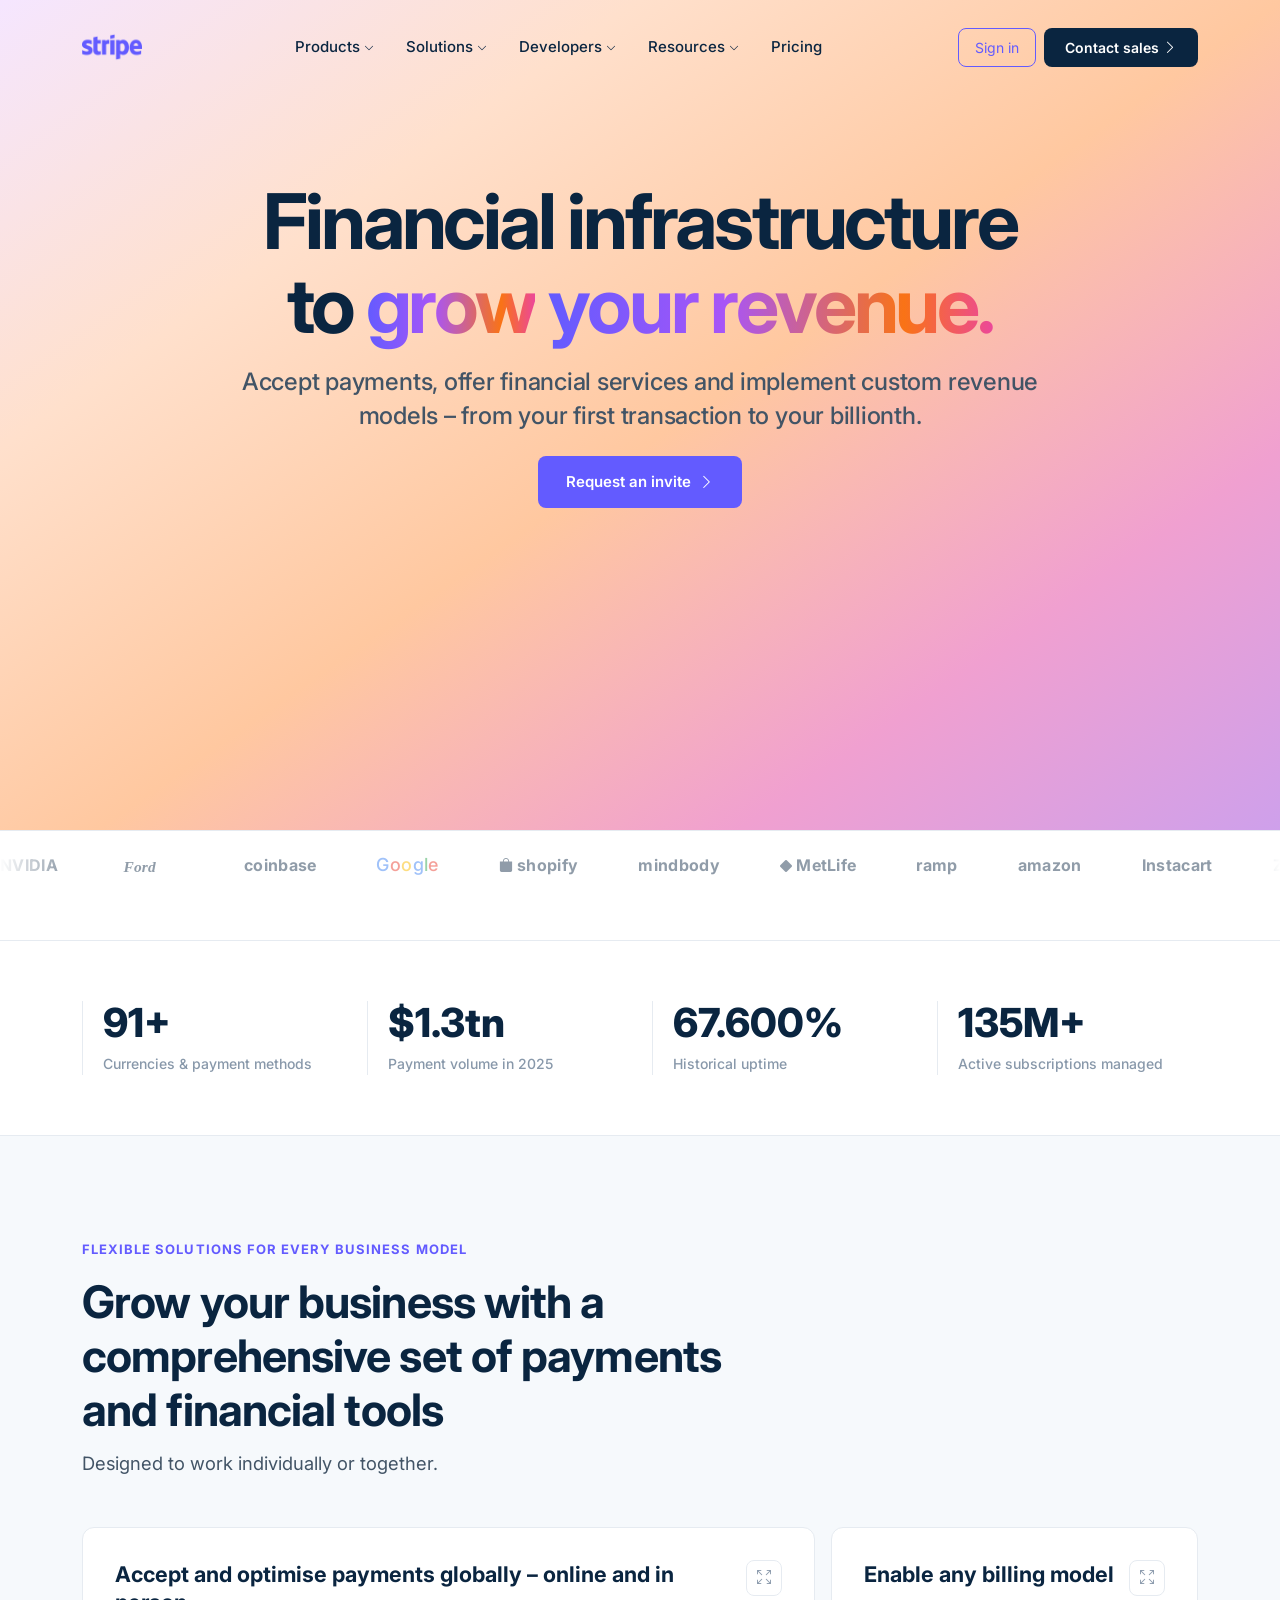
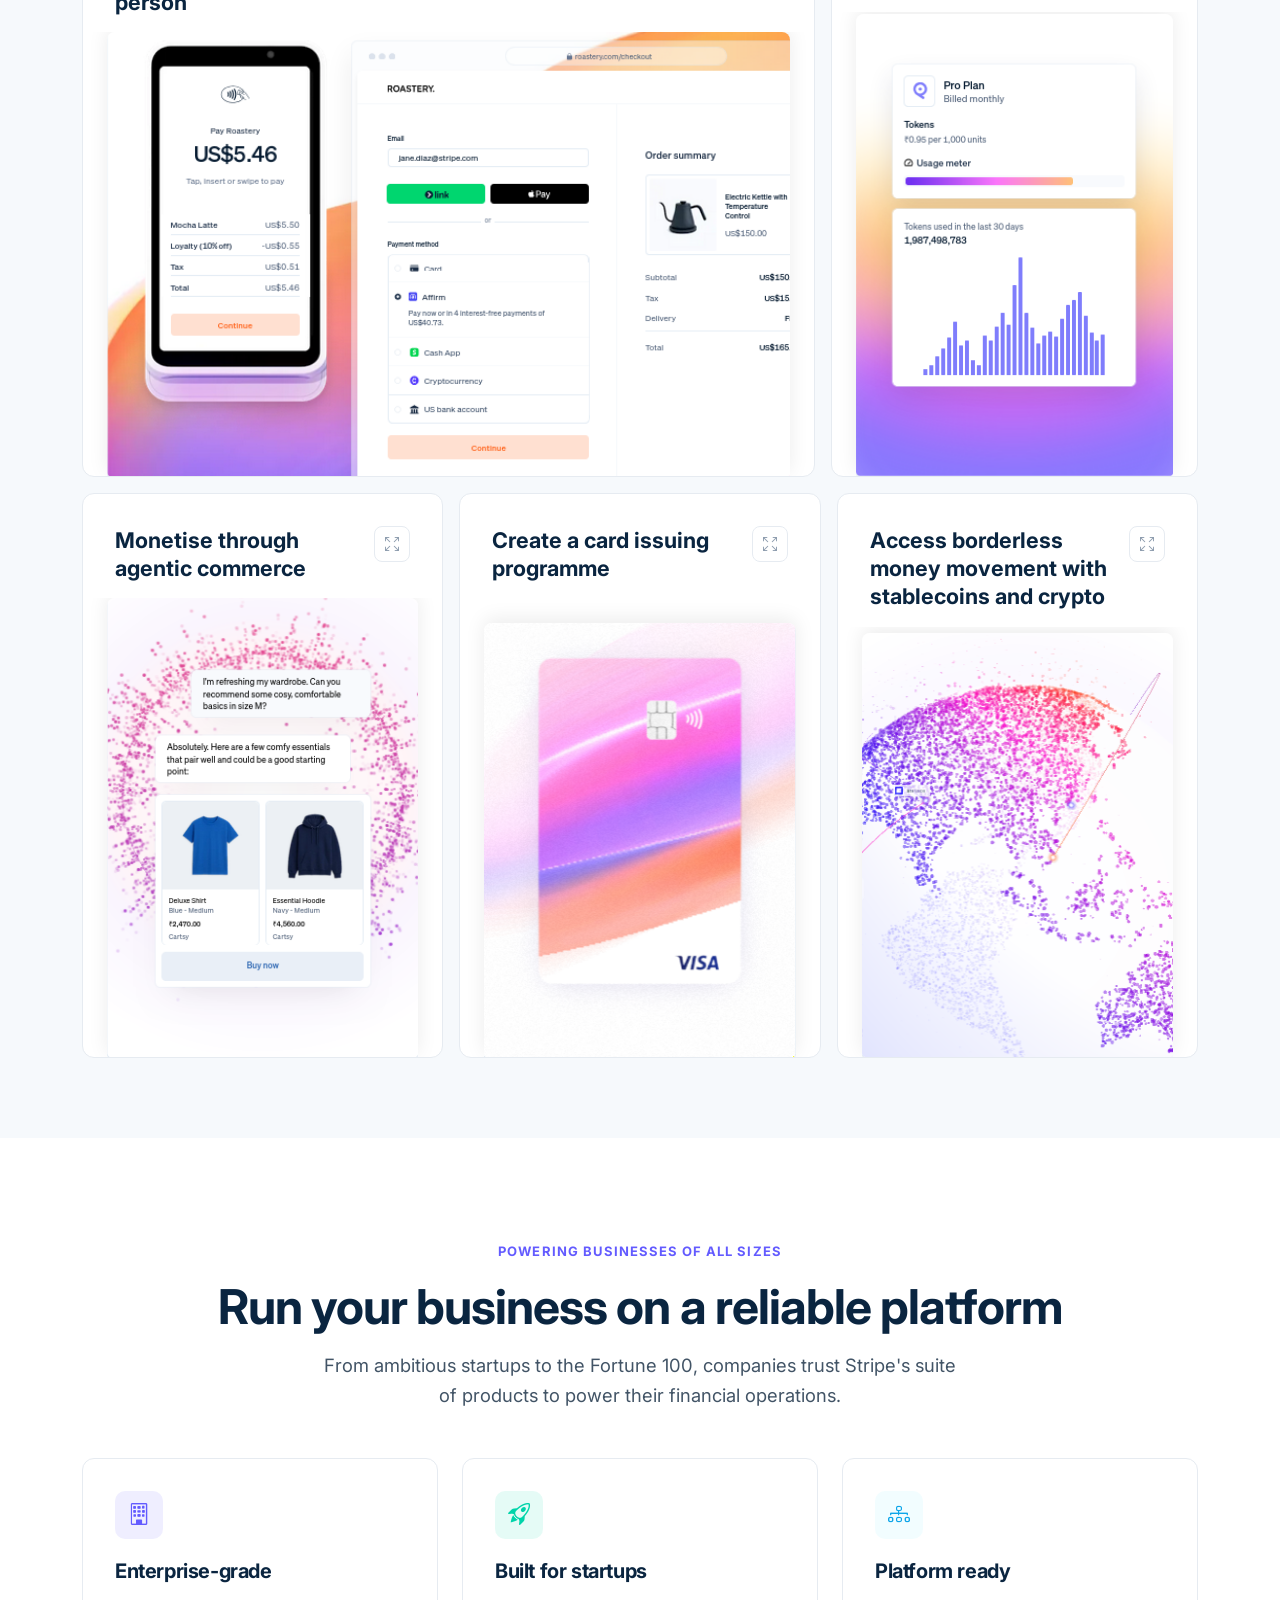
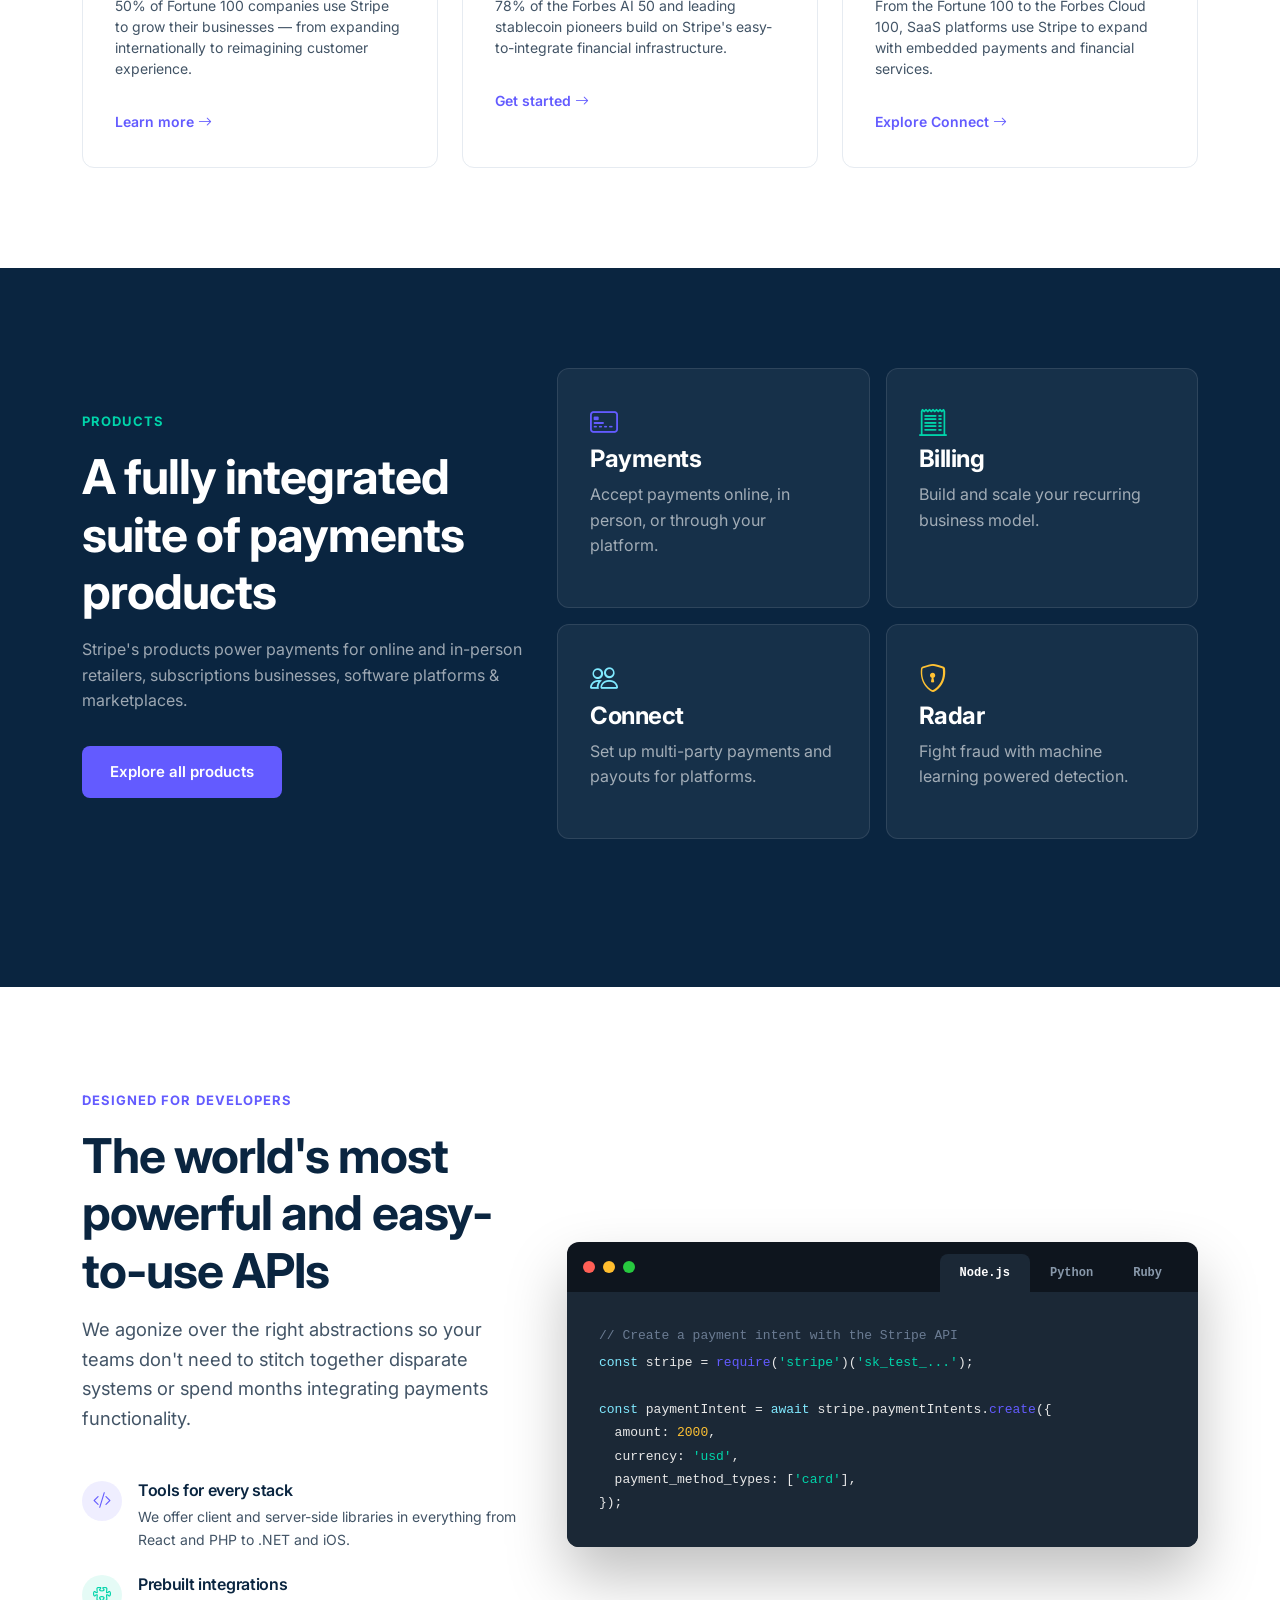
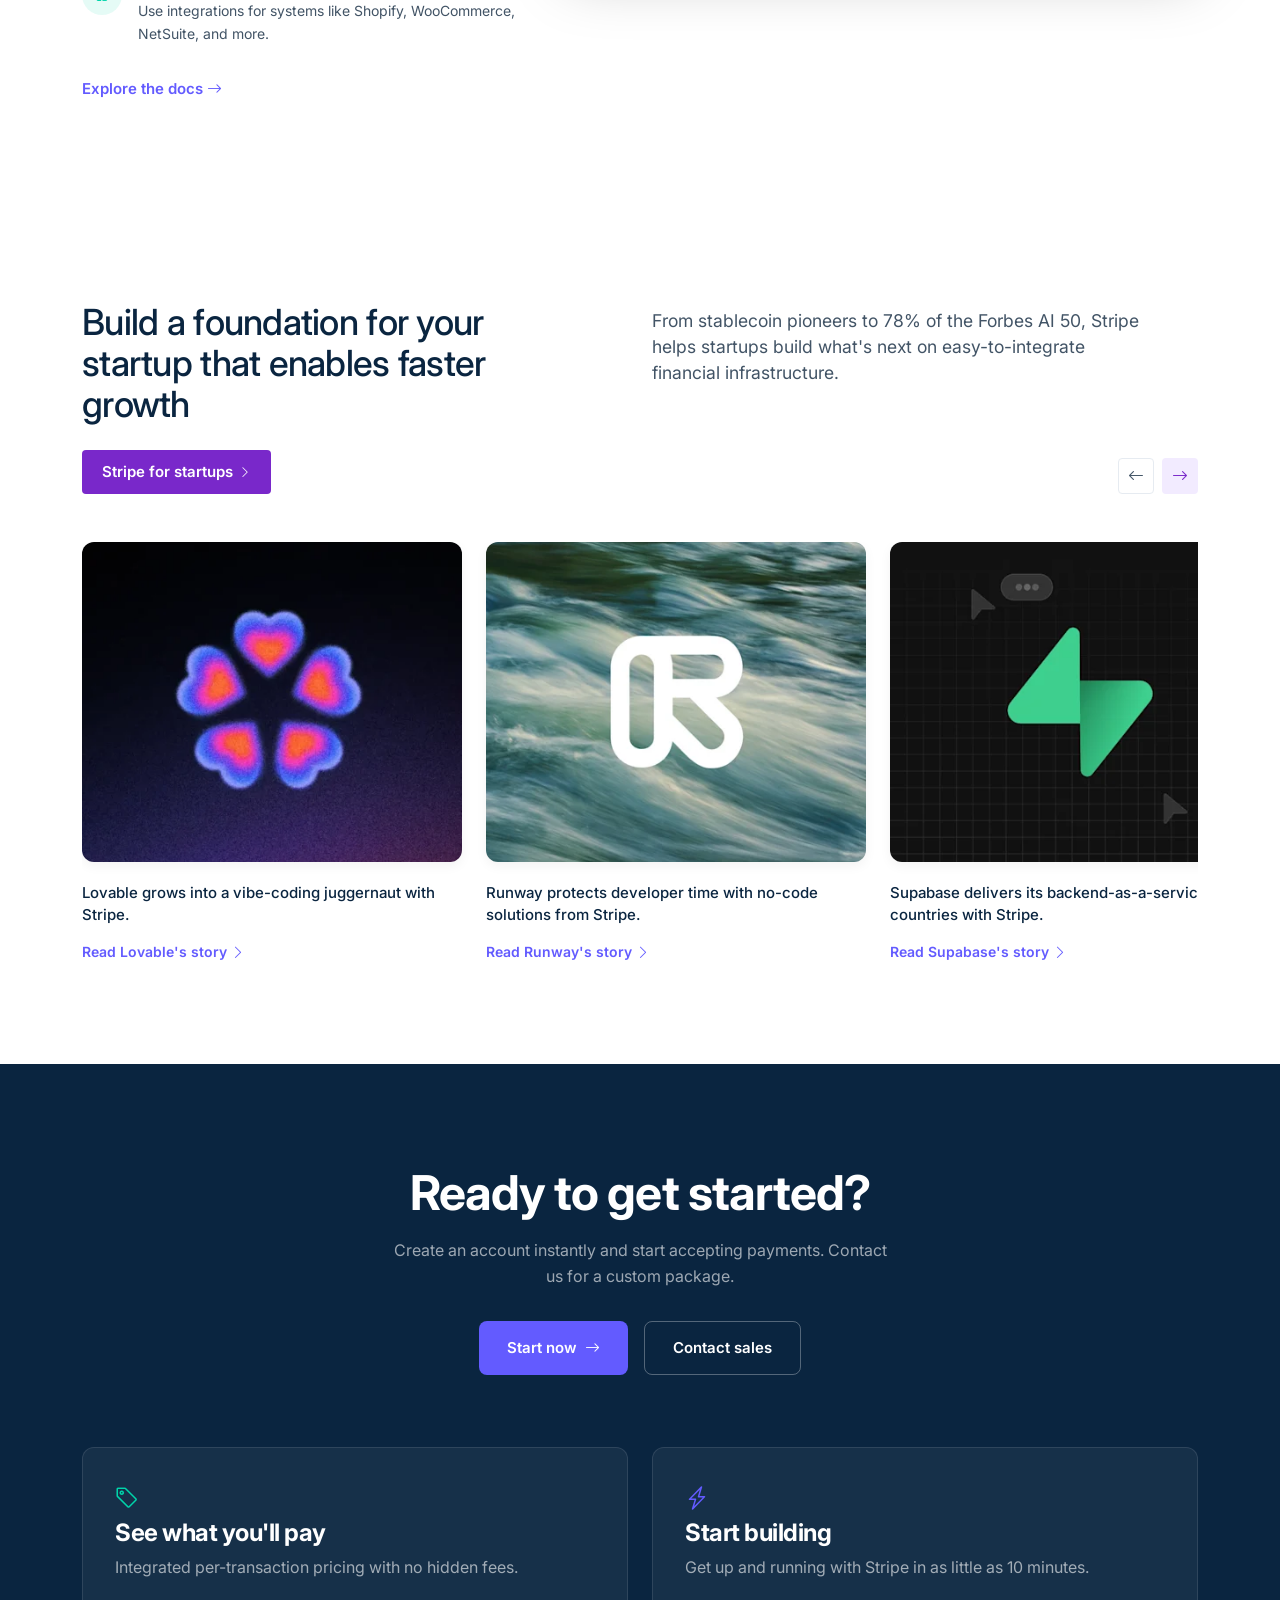
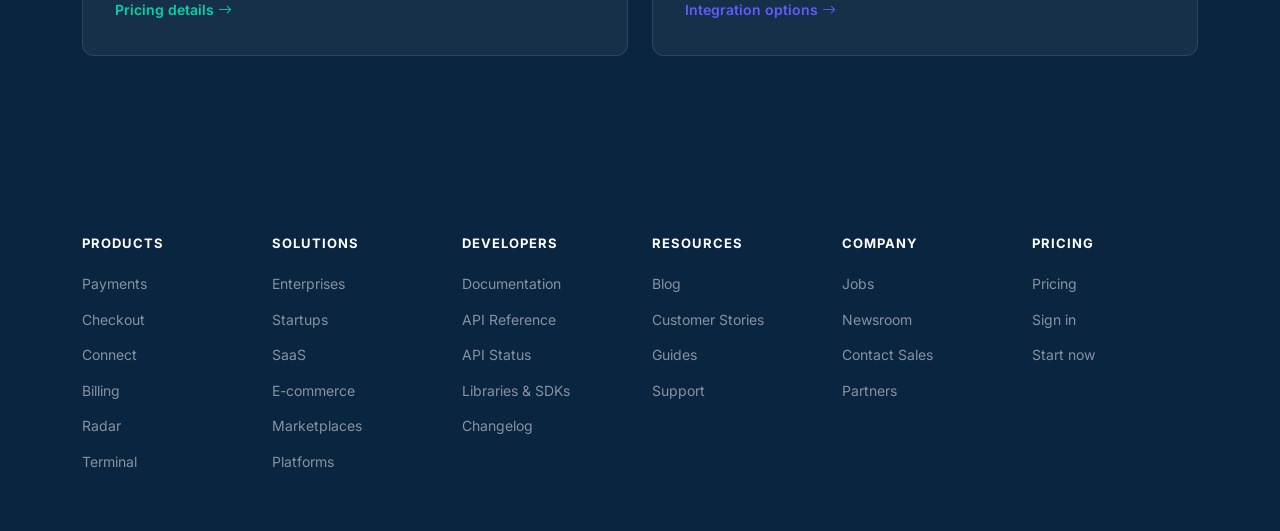
==== commit 5c18d7ef: "fix folder structure" ====
--- a/index.html
+++ b/index.html
@@ -4,7 +4,7 @@
 <head>
   <meta charset="UTF-8">
   <meta name="viewport" content="width=device-width, initial-scale=1.0">
-  <title>Stripe</title>
+  <title>Stripe CLone</title>
   <meta name="description"
     content="Stripe powers online and in-person payment processing and financial solutions for businesses of all sizes.">
   <link href="https://cdn.jsdelivr.net/npm/bootstrap@5.3.3/dist/css/bootstrap.min.css" rel="stylesheet">
@@ -13,7 +13,6 @@
 </head>
 
 <body>
-
   <nav class="stripe-nav navbar navbar-expand-lg" id="mainNav">
     <div class="container">
       <a class="navbar-brand" href="index.html">
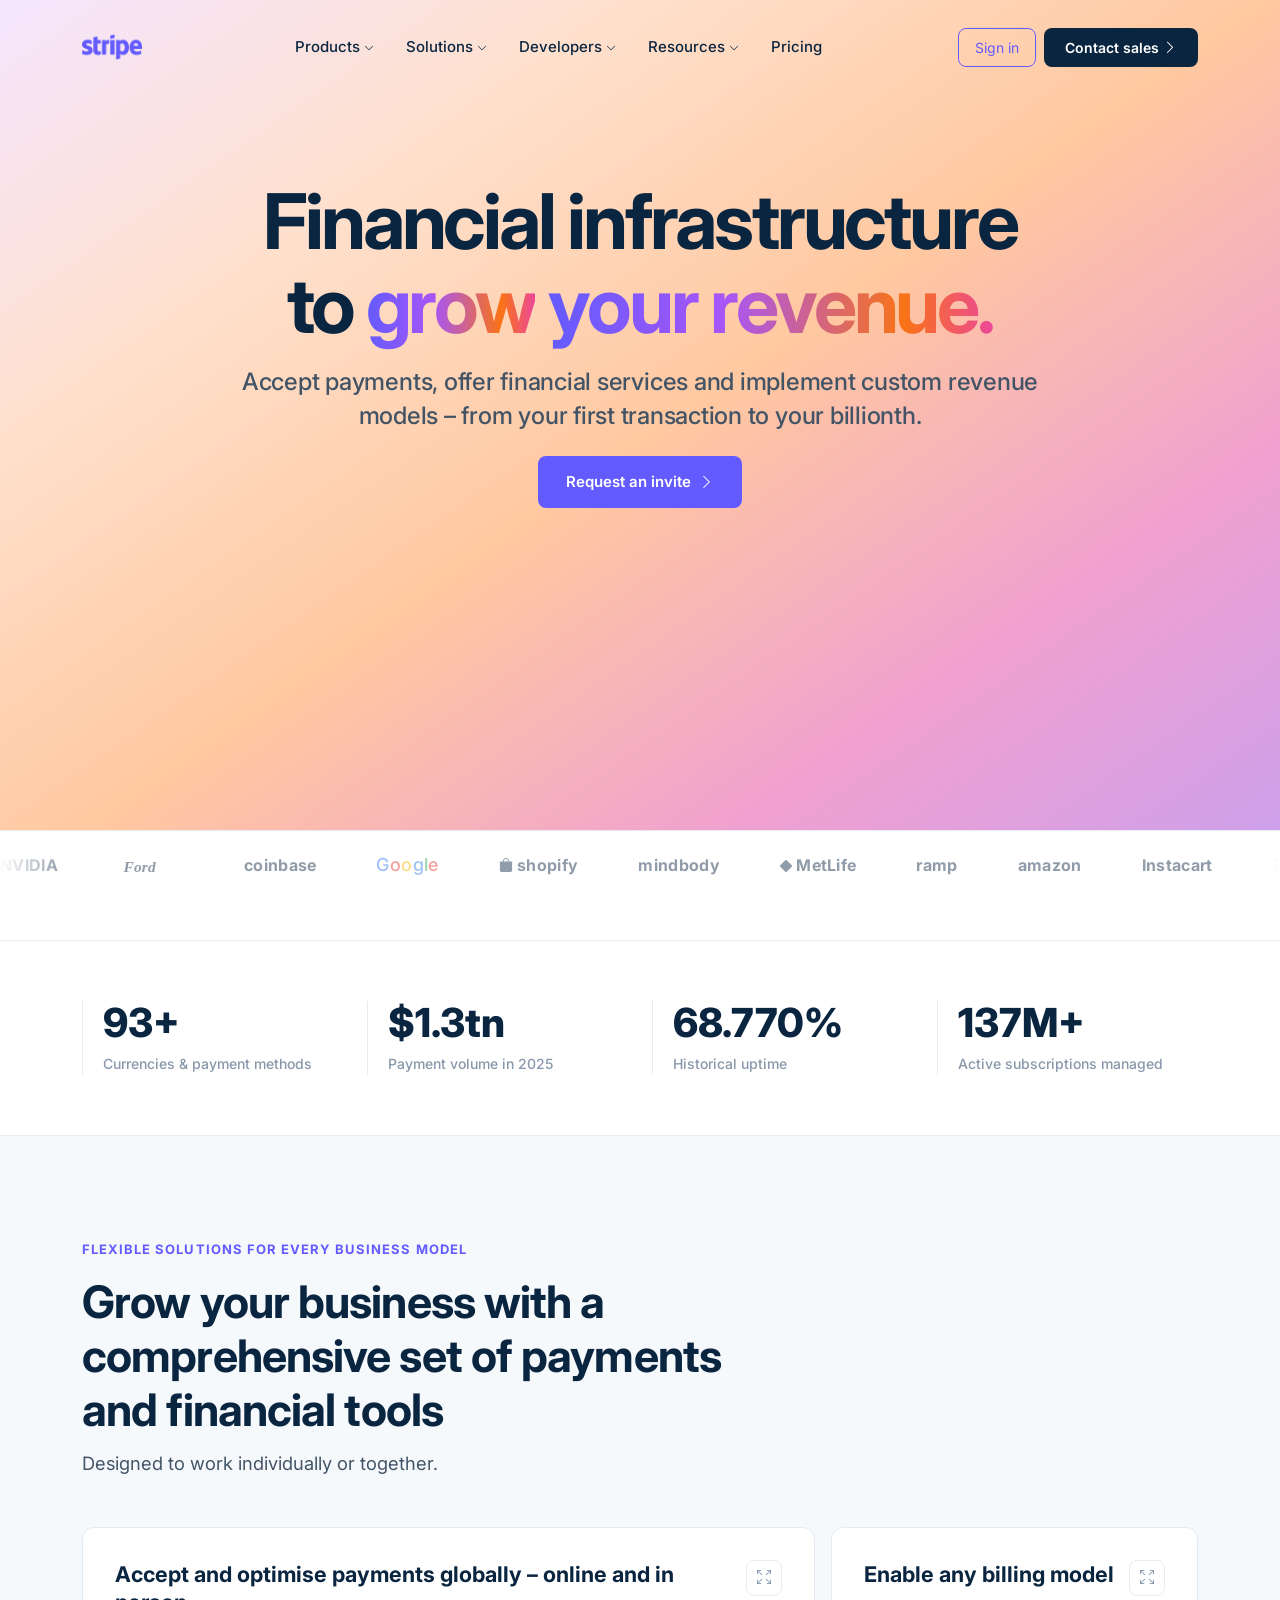
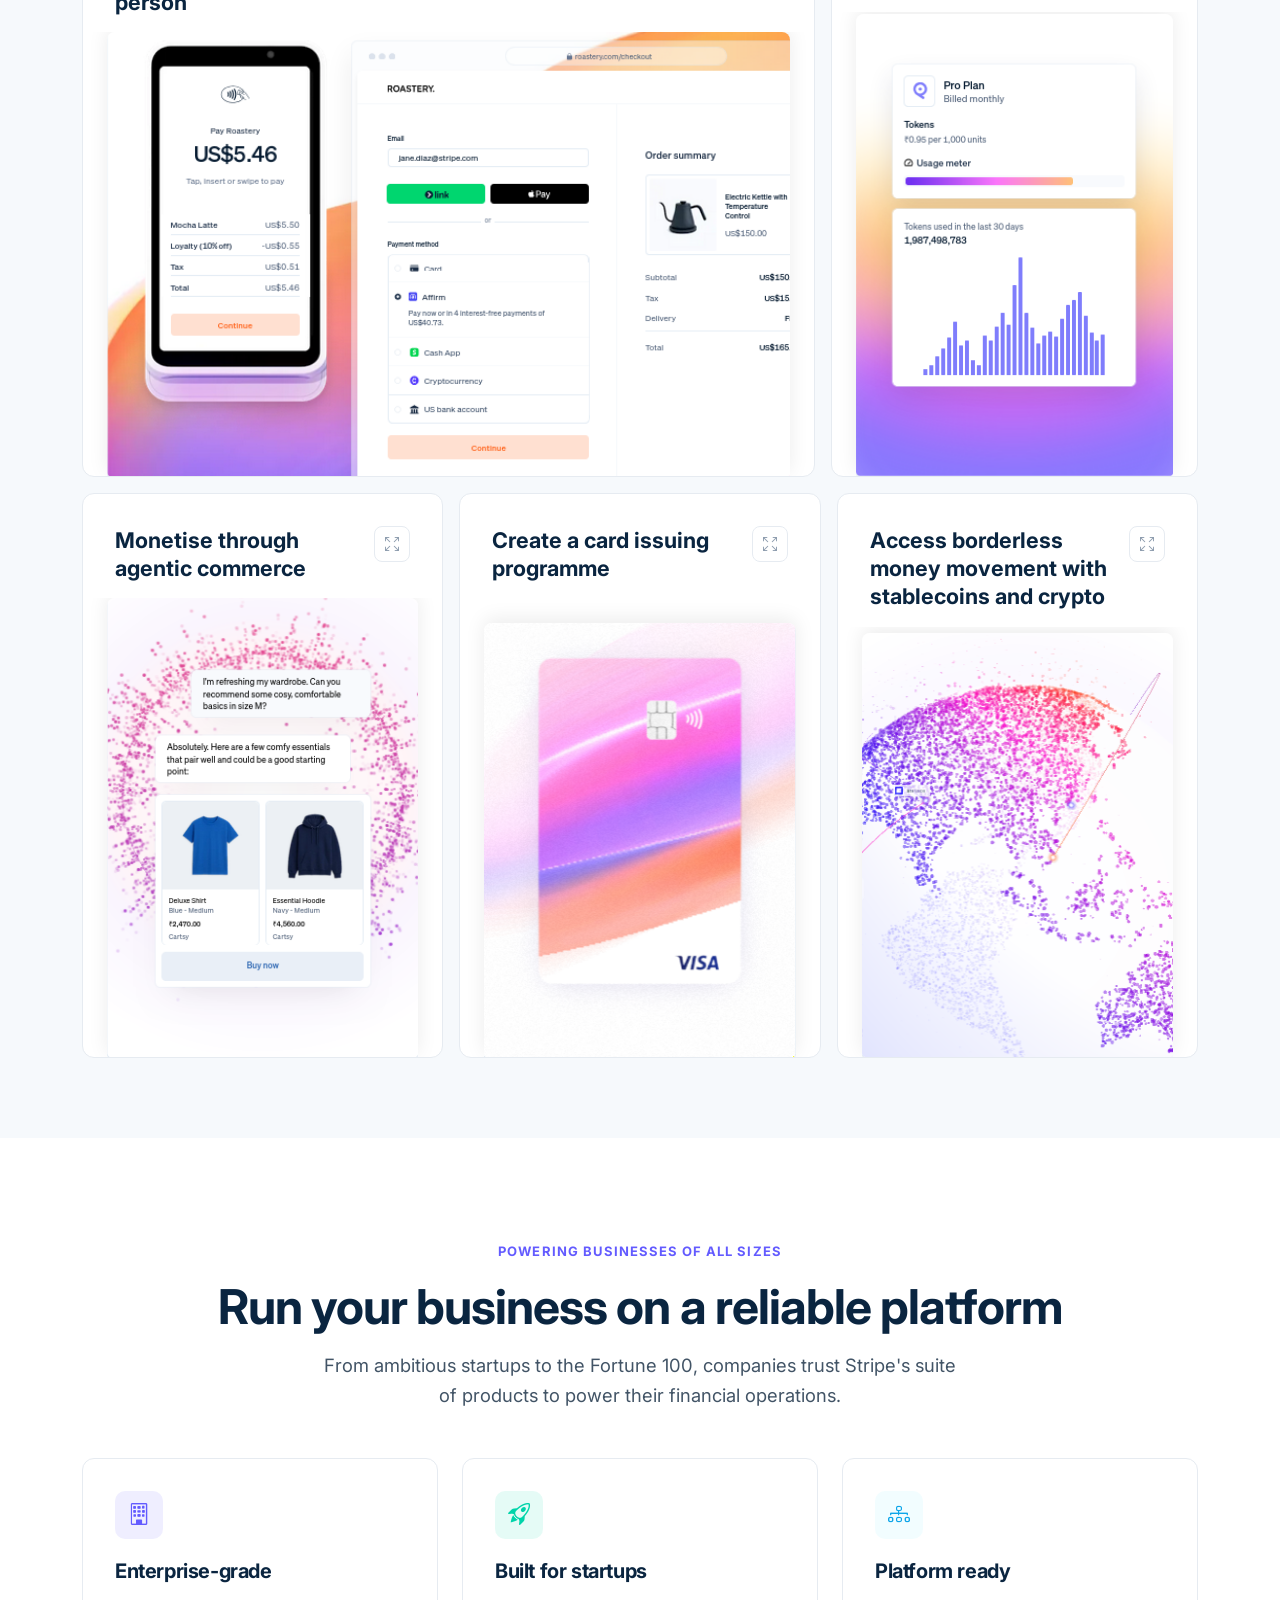
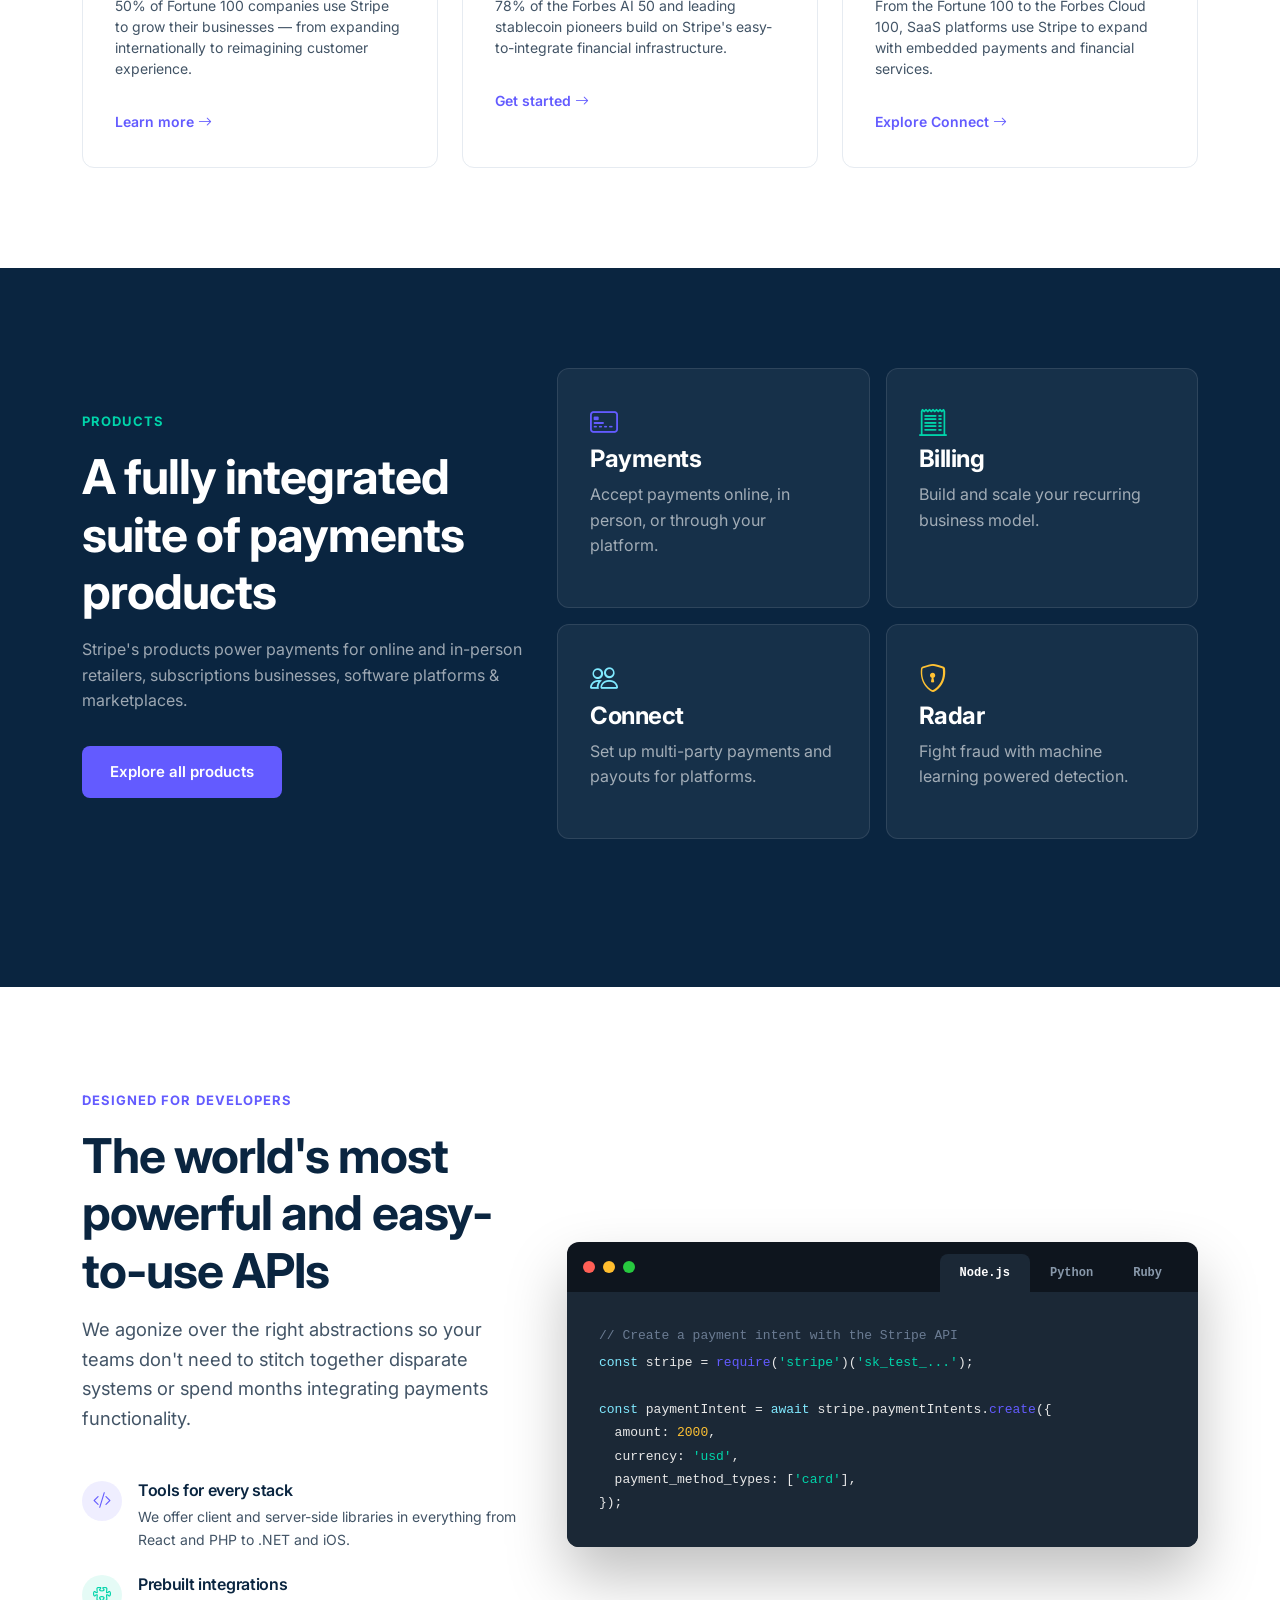
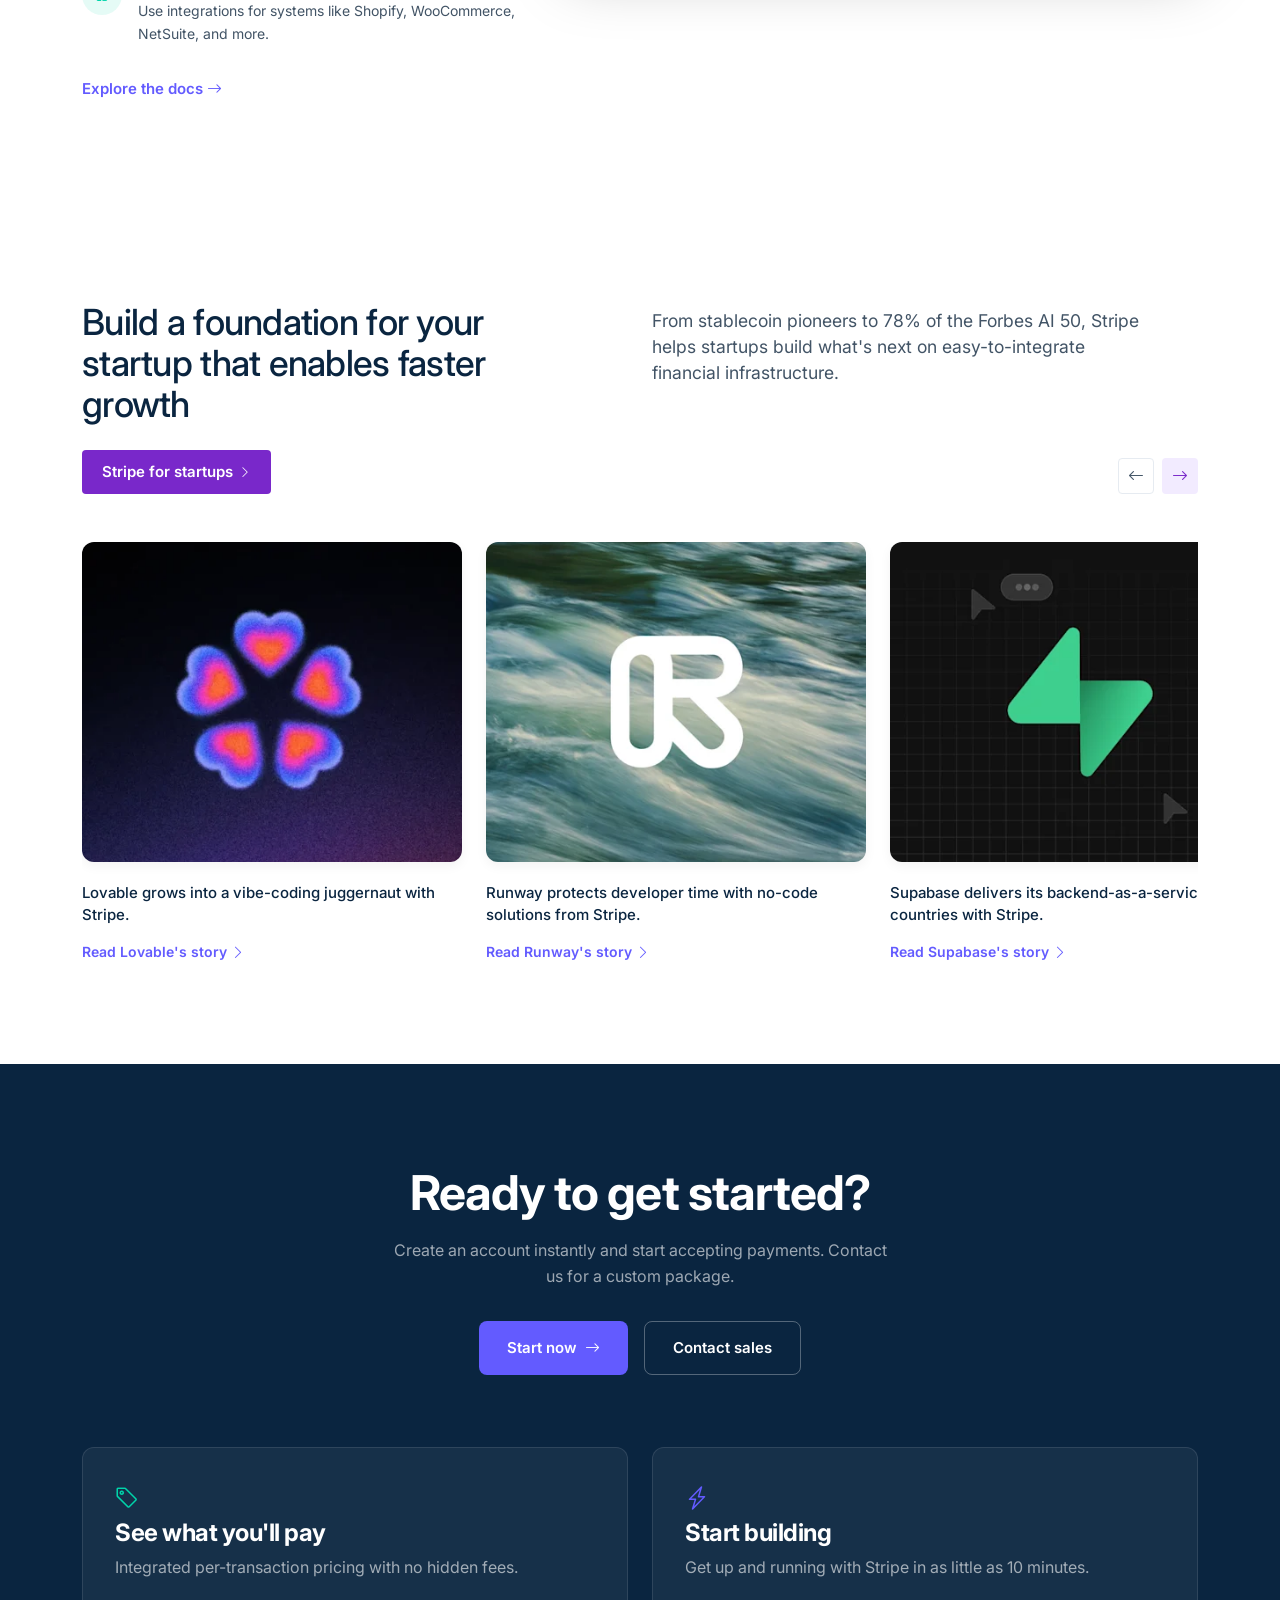
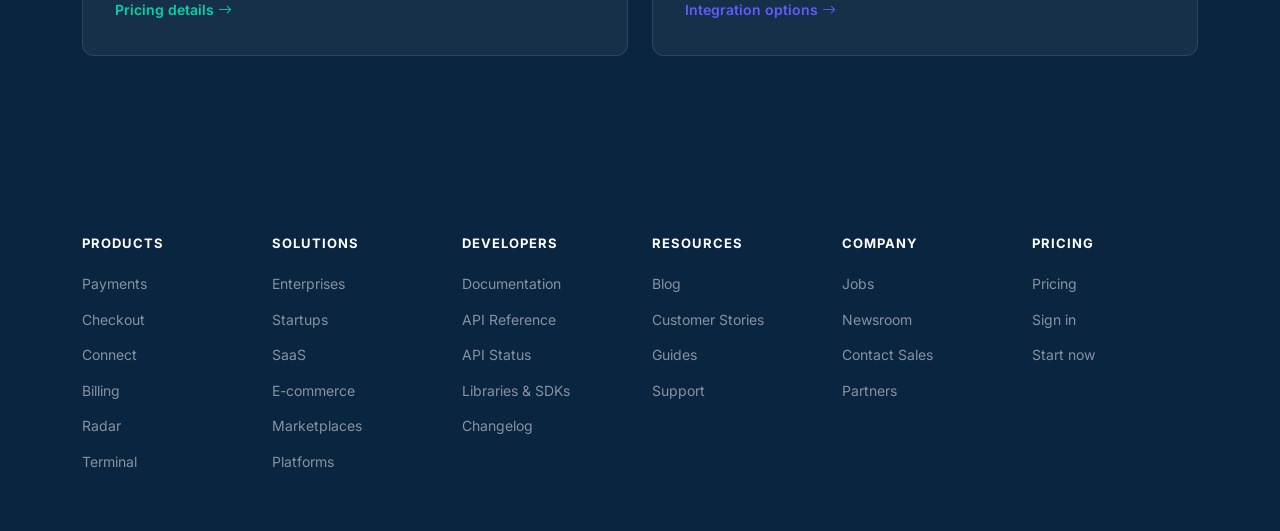
==== commit 4a8047c7: "fix folder structure" ====
--- a/index.html
+++ b/index.html
@@ -19,7 +19,8 @@
         <img src="stripe.png" width="60" alt="stripe logo">
       </a>
       <button class="navbar-toggler-mobile" type="button" id="mobileMenuOpen">
-        <i class="bi bi-list"></i>
+        <i class="bi bi-list">
+        </i>
       </button>
       <div class="collapse navbar-collapse" id="navContent">
         <ul class="navbar-nav mx-auto">
